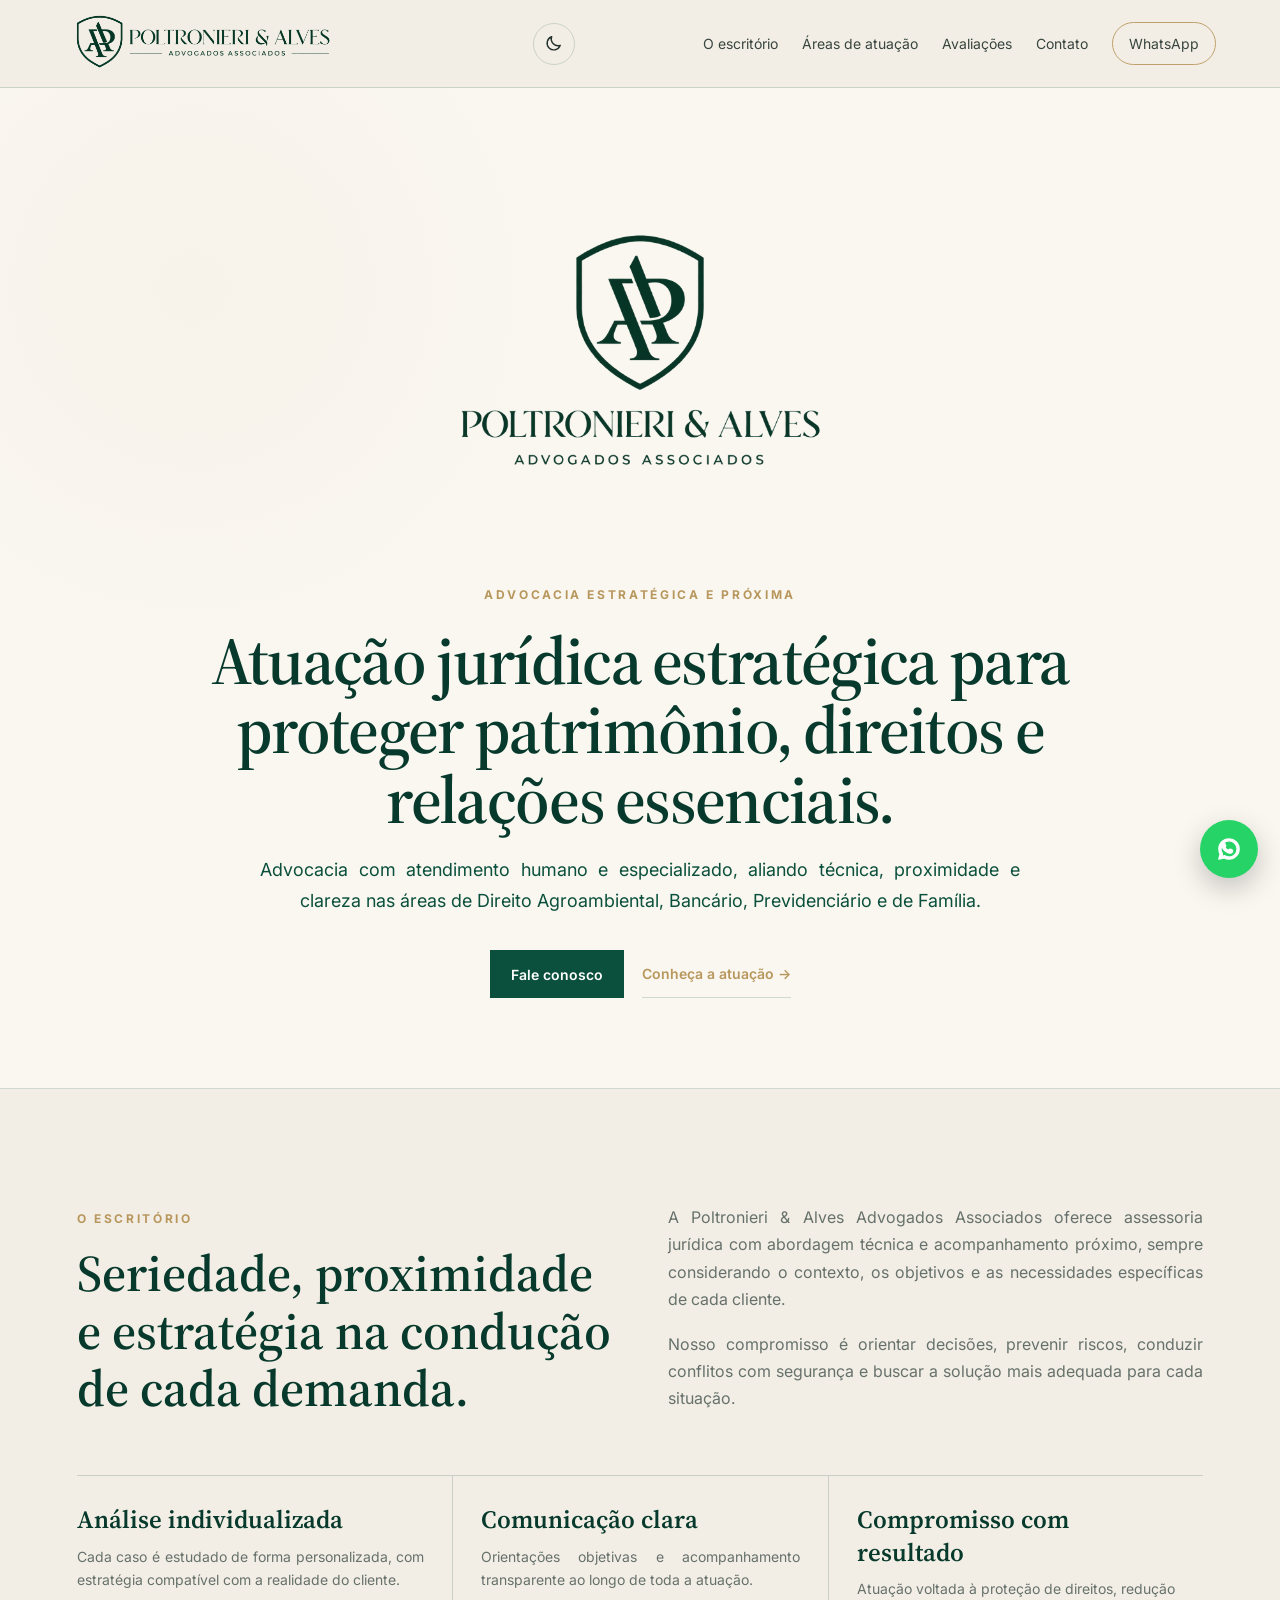
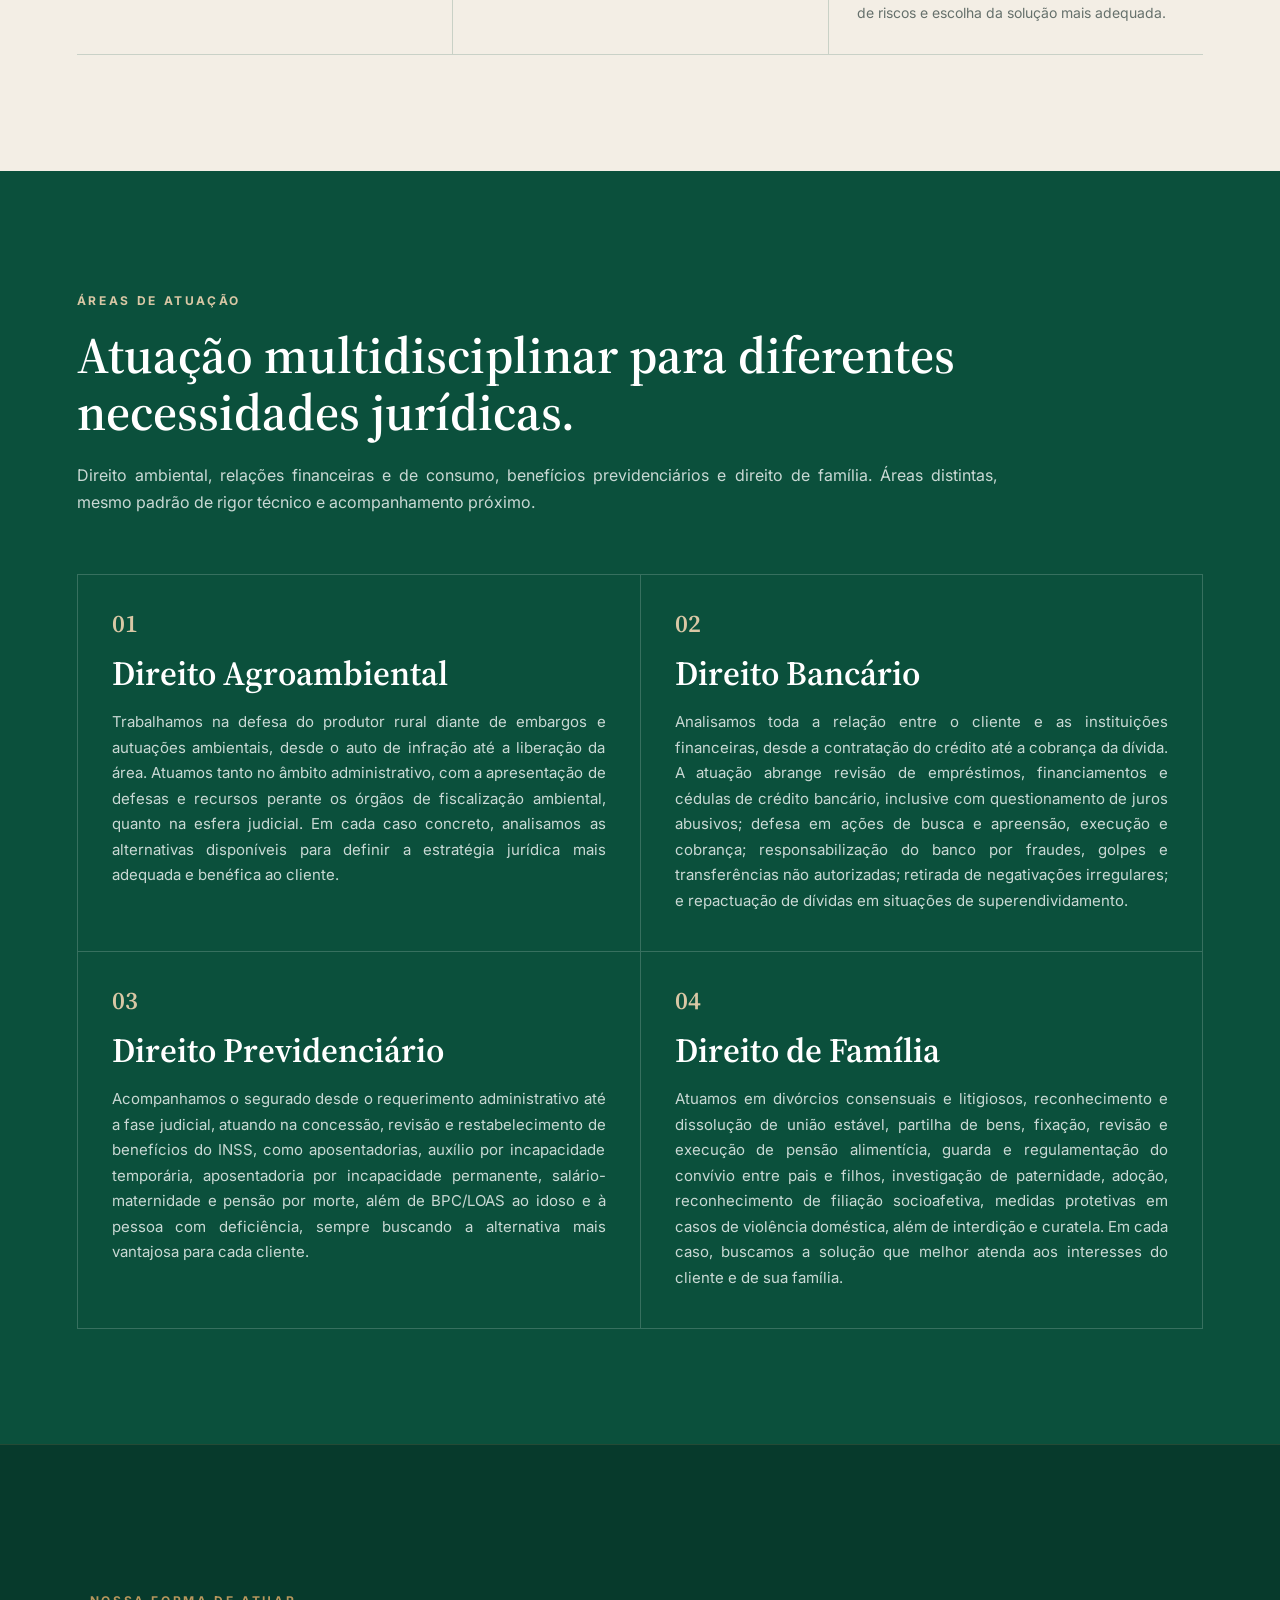
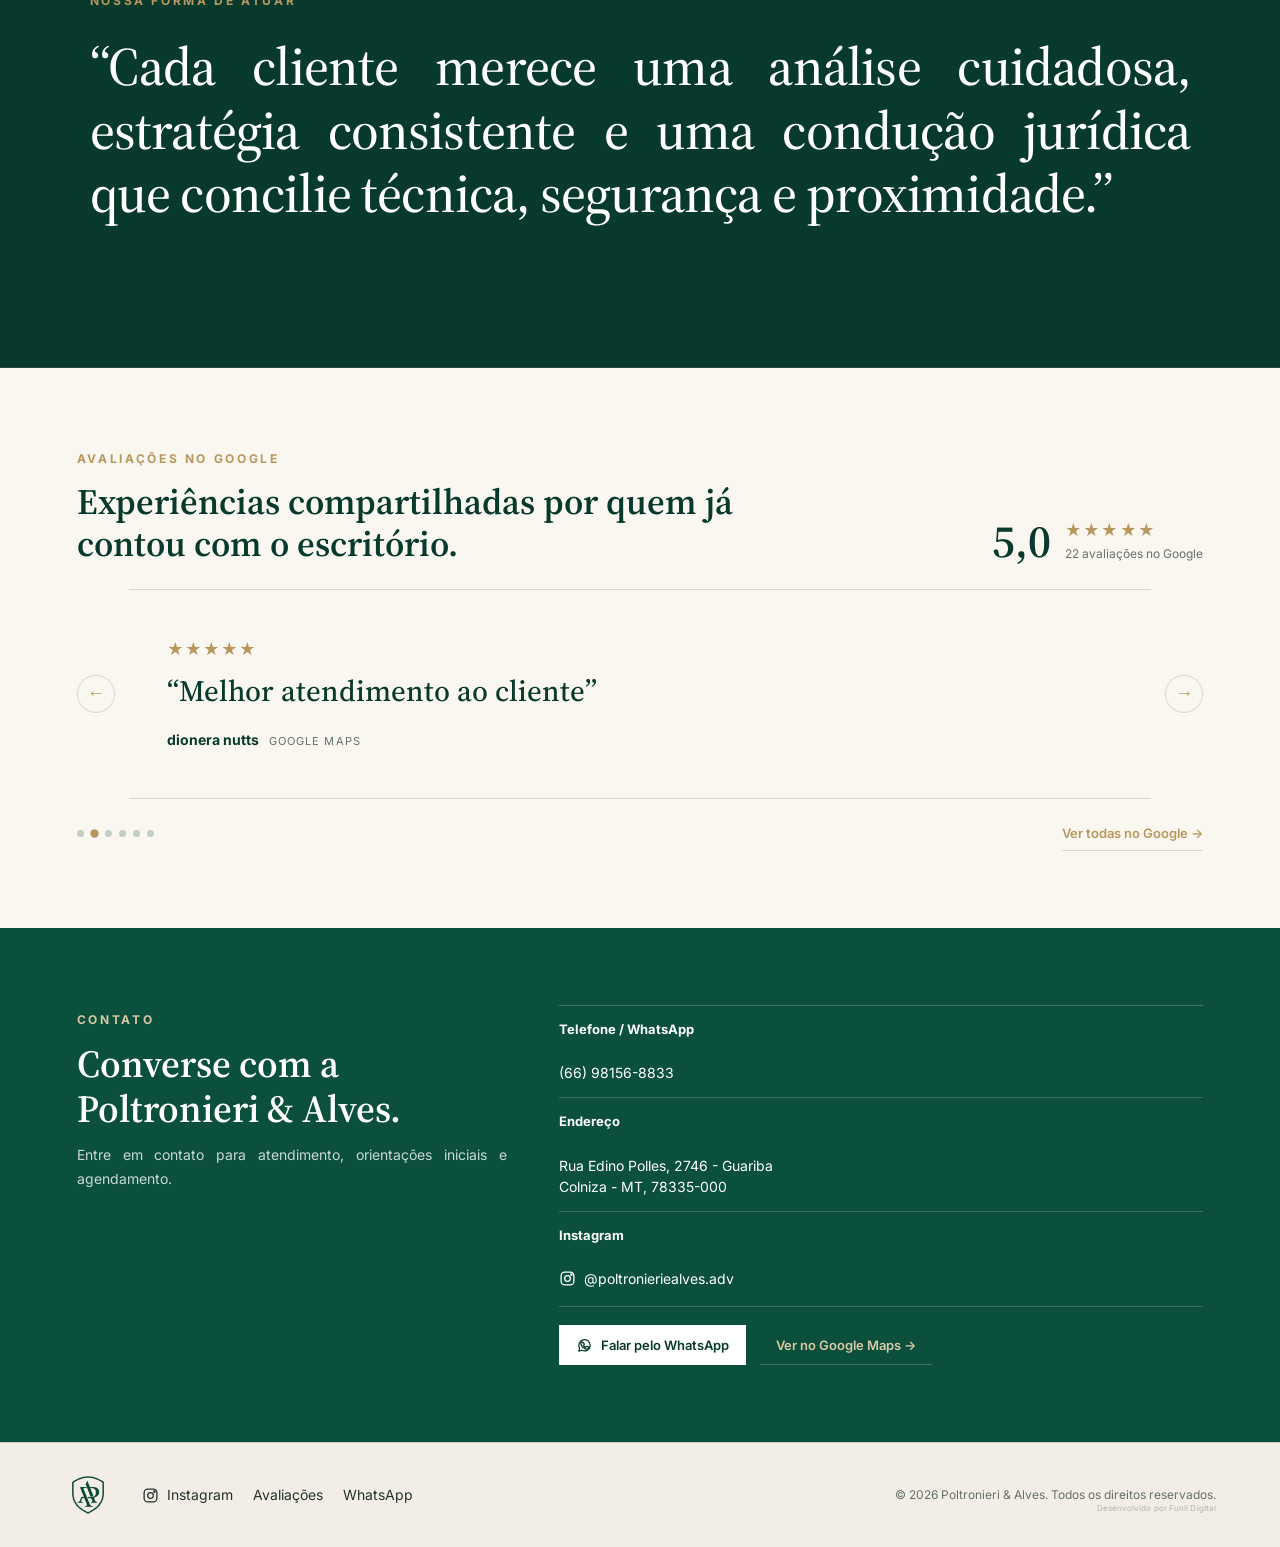
==== index.html @ 0ce02454 "style: use filled WhatsApp icon" ====
<!doctype html>
<html lang="pt-BR">
<head>
  <meta charset="utf-8" />
  <meta name="viewport" content="width=device-width, initial-scale=1" />
  <meta name="description" content="Poltronieri & Alves Advogados Associados — atuação em Direito Agroambiental, Bancário, Previdenciário e de Família." />
  <title>Poltronieri & Alves | Advogados Associados</title>
  <link rel="icon" type="image/png" href="assets/logo-shield-green.png" />
  <link rel="apple-touch-icon" href="assets/logo-shield-green.png" />
  <link rel="preconnect" href="https://fonts.googleapis.com">
  <link rel="preconnect" href="https://fonts.gstatic.com" crossorigin>
  <link href="https://fonts.googleapis.com/css2?family=Source+Serif+4:wght@500;600;700&family=Inter:wght@400;500;600;700&display=swap" rel="stylesheet">
  <script>document.documentElement.dataset.theme=localStorage.getItem('theme')||'light';</script>
  <link rel="stylesheet" href="styles.css" />
  <link rel="stylesheet" href="hero-ornament.css" />
  <link rel="stylesheet" href="tweaks.css" />
  <style>
    .hero::before{width:min(62vw,900px)!important;right:-5vw!important;top:34px!important;opacity:.3!important;mix-blend-mode:multiply!important;filter:saturate(.95) contrast(1)!important}
    html[data-theme="dark"] .hero::before{opacity:.13!important;mix-blend-mode:screen!important;filter:grayscale(.2) saturate(.8) brightness(.95)!important}
    @media(max-width:1000px){.hero::before{width:min(72vw,760px)!important;right:-20vw!important;top:76px!important;opacity:.22!important}}
    @media(max-width:760px){.hero::before{width:500px!important;right:-280px!important;top:150px!important;opacity:.1!important}}
  </style>
</head>
<body>
  <header class="site-header">
    <a class="brand" href="#inicio" aria-label="Poltronieri & Alves - início">
      <img class="brand-logo theme-logo theme-logo-dark" src="assets/logo-horizontal-white.png" alt="Poltronieri & Alves Advogados Associados" />
      <img class="brand-logo theme-logo theme-logo-light" src="assets/logo-horizontal-green.png" alt="Poltronieri & Alves Advogados Associados" />
    </a>
    <div class="header-actions">
      <button class="theme-toggle" type="button" aria-label="Alternar para tema escuro" title="Alternar tema">
        <svg class="theme-icon-sun" viewBox="0 0 24 24" aria-hidden="true"><circle cx="12" cy="12" r="4"></circle><path d="M12 2v2M12 20v2M4.93 4.93l1.42 1.42M17.65 17.65l1.42 1.42M2 12h2M20 12h2M4.93 19.07l1.42-1.42M17.65 6.35l1.42-1.42"></path></svg>
        <svg class="theme-icon-moon" viewBox="0 0 24 24" aria-hidden="true"><path d="M20.5 14.3A8.5 8.5 0 0 1 9.7 3.5 8.5 8.5 0 1 0 20.5 14.3Z"></path></svg>
      </button>
      <button class="menu-toggle" aria-label="Abrir menu" aria-expanded="false">☰</button>
    </div>
    <nav class="nav" aria-label="Navegação principal">
      <a href="#escritorio">O escritório</a>
      <a href="#atuacao">Áreas de atuação</a>
      <a href="#avaliacoes">Avaliações</a>
      <a href="#contato">Contato</a>
      <a class="nav-cta" href="https://wa.me/5566981568833" target="_blank" rel="noopener noreferrer">WhatsApp</a>
    </nav>
  </header>

  <main>
    <section class="hero" id="inicio">
      <div class="hero-copy reveal">
        <img class="hero-brand theme-logo theme-logo-dark" src="assets/logo-stacked-white.png" alt="Poltronieri & Alves Advogados Associados" />
        <img class="hero-brand theme-logo theme-logo-light" src="assets/logo-stacked-green.png" alt="Poltronieri & Alves Advogados Associados" />
        <span class="eyebrow">Advocacia estratégica e próxima</span>
        <h1>Atuação jurídica estratégica para proteger patrimônio, direitos e relações essenciais.</h1>
        <p>Advocacia com atendimento humano e especializado, aliando técnica, proximidade e clareza nas áreas de Direito Agroambiental, Bancário, Previdenciário e de Família.</p>
        <div class="hero-actions">
          <a class="button button-primary" href="https://wa.me/5566981568833" target="_blank" rel="noopener noreferrer">Fale conosco</a>
          <a class="button button-link" href="#atuacao">Conheça a atuação →</a>
        </div>
      </div>
    </section>

    <section class="intro section" id="escritorio">
      <div class="section-heading">
        <div><span class="section-label">O escritório</span><h2>Seriedade, proximidade e estratégia na condução de cada demanda.</h2></div>
        <div class="section-text"><p>A Poltronieri & Alves Advogados Associados oferece assessoria jurídica com abordagem técnica e acompanhamento próximo, sempre considerando o contexto, os objetivos e as necessidades específicas de cada cliente.</p><p>Nosso compromisso é orientar decisões, prevenir riscos, conduzir conflitos com segurança e buscar a solução mais adequada para cada situação.</p></div>
      </div>
      <div class="principles">
        <div><span>01</span><strong>Análise individualizada</strong><p>Cada caso é estudado de forma personalizada, com estratégia compatível com a realidade do cliente.</p></div>
        <div><span>02</span><strong>Comunicação clara</strong><p>Orientações objetivas e acompanhamento transparente ao longo de toda a atuação.</p></div>
        <div><span>03</span><strong>Compromisso com resultado</strong><p>Atuação voltada à proteção de direitos, redução de riscos e escolha da solução mais adequada.</p></div>
      </div>
    </section>

    <section class="practice section" id="atuacao">
      <div class="section-heading">
        <div><span class="section-label">Áreas de atuação</span><h2>Atuação multidisciplinar para diferentes necessidades jurídicas.</h2></div>
        <p>Direito ambiental, relações financeiras e de consumo, benefícios previdenciários e direito de família. Áreas distintas, mesmo padrão de rigor técnico e acompanhamento próximo.</p>
      </div>
      <div class="practice-list">
        <article class="practice-item reveal"><div class="practice-number">01</div><div class="practice-content"><h3>Direito Agroambiental</h3><p>Trabalhamos na defesa do produtor rural diante de embargos e autuações ambientais, desde o auto de infração até a liberação da área. Atuamos tanto no âmbito administrativo, com a apresentação de defesas e recursos perante os órgãos de fiscalização ambiental, quanto na esfera judicial. Em cada caso concreto, analisamos as alternativas disponíveis para definir a estratégia jurídica mais adequada e benéfica ao cliente.</p></div></article>
        <article class="practice-item reveal"><div class="practice-number">02</div><div class="practice-content"><h3>Direito Bancário</h3><p>Analisamos toda a relação entre o cliente e as instituições financeiras, desde a contratação do crédito até a cobrança da dívida. A atuação abrange revisão de empréstimos, financiamentos e cédulas de crédito bancário, inclusive com questionamento de juros abusivos; defesa em ações de busca e apreensão, execução e cobrança; responsabilização do banco por fraudes, golpes e transferências não autorizadas; retirada de negativações irregulares; e repactuação de dívidas em situações de superendividamento.</p></div></article>
        <article class="practice-item reveal"><div class="practice-number">03</div><div class="practice-content"><h3>Direito Previdenciário</h3><p>Acompanhamos o segurado desde o requerimento administrativo até a fase judicial, atuando na concessão, revisão e restabelecimento de benefícios do INSS, como aposentadorias, auxílio por incapacidade temporária, aposentadoria por incapacidade permanente, salário-maternidade e pensão por morte, além de BPC/LOAS ao idoso e à pessoa com deficiência, sempre buscando a alternativa mais vantajosa para cada cliente.</p></div></article>
        <article class="practice-item reveal"><div class="practice-number">04</div><div class="practice-content"><h3>Direito de Família</h3><p>Atuamos em divórcios consensuais e litigiosos, reconhecimento e dissolução de união estável, partilha de bens, fixação, revisão e execução de pensão alimentícia, guarda e regulamentação do convívio entre pais e filhos, investigação de paternidade, adoção, reconhecimento de filiação socioafetiva, medidas protetivas em casos de violência doméstica, além de interdição e curatela. Em cada caso, buscamos a solução que melhor atenda aos interesses do cliente e de sua família.</p></div></article>
      </div>
    </section>

    <section class="statement" id="diferenciais"><div class="statement-inner reveal"><span class="section-label light">Nossa forma de atuar</span><blockquote>“Cada cliente merece uma análise cuidadosa, estratégia consistente e uma condução jurídica que concilie técnica, segurança e proximidade.”</blockquote></div></section>

    <section class="reviews section" id="avaliacoes">
      <div class="reviews-head reveal"><div><span class="section-label">Avaliações no Google</span><h2>Experiências compartilhadas por quem já contou com o escritório.</h2></div><div class="rating-summary" aria-label="Nota 5 de 5 em 22 avaliações"><strong>5,0</strong><div><div class="rating-stars" aria-hidden="true">★★★★★</div><span>22 avaliações no Google</span></div></div></div>
      <div class="reviews-carousel reveal" aria-roledescription="carrossel" aria-label="Avaliações de clientes">
        <button class="carousel-button carousel-prev" type="button" aria-label="Avaliação anterior">←</button>
        <div class="reviews-viewport"><div class="reviews-track">
          <article class="review-slide"><div class="review-stars" aria-label="5 estrelas">★★★★★</div><blockquote>“Competência e trabalho.”</blockquote><footer><strong>Douglas Gomes Oliveira</strong><span>Google Maps</span></footer></article>
          <article class="review-slide"><div class="review-stars" aria-label="5 estrelas">★★★★★</div><blockquote>“Melhor atendimento ao cliente”</blockquote><footer><strong>dionera nutts</strong><span>Google Maps</span></footer></article>
          <article class="review-slide"><div class="review-stars" aria-label="5 estrelas">★★★★★</div><blockquote>“Excelente escritório de advocacia, com atendimento humanizado, profissionais competentes e muito atenciosos.”</blockquote><footer><strong>Sandra Oliveira</strong><span>Google Maps</span></footer></article>
          <article class="review-slide"><div class="review-stars" aria-label="5 estrelas">★★★★★</div><blockquote>“São excelentes Advogados, muito competentes e Atenciosos.”</blockquote><footer><strong>roselaine goncalves</strong><span>Google Maps</span></footer></article>
          <article class="review-slide"><div class="review-stars" aria-label="5 estrelas">★★★★★</div><blockquote>“Profissionais extremamente sérios e competentes!”</blockquote><footer><strong>Felipe Giacchetto de Queiroz</strong><span>Google Maps</span></footer></article>
          <article class="review-slide"><div class="review-stars" aria-label="5 estrelas">★★★★★</div><blockquote>“Atendimento rápido, seguro e muito eficiente. Recomendo o trabalho de toda a equipe.”</blockquote><footer><strong>Jaqueline Medeiros</strong><span>Google Maps</span></footer></article>
        </div></div>
        <button class="carousel-button carousel-next" type="button" aria-label="Próxima avaliação">→</button>
      </div>
      <div class="reviews-footer reveal"><div class="carousel-dots" aria-label="Navegação das avaliações"></div><a class="button button-link" href="https://www.google.com.br/maps/place/Poltronieri+%26+Alves+advogados/@-9.4622697,-59.2281042,14.71z/data=!4m18!1m9!3m8!1s0x93b3232e2f95b8a1:0x21c16306e943656!2sPoltronieri+%26+Alves+advogados!8m2!3d-9.4637153!4d-59.2229645!9m1!1b1!16s%2Fg%2F11zwmxw1gk!3m7!1s0x93b3232e2f95b8a1:0x21c16306e943656!8m2!3d-9.4637153!4d-59.2229645!9m1!1b1!16s%2Fg%2F11zwmxw1gk?hl=pt-BR&entry=ttu" target="_blank" rel="noopener noreferrer">Ver todas no Google →</a></div>
    </section>

    <section class="contact section" id="contato">
      <div class="contact-copy"><span class="section-label">Contato</span><h2>Converse com a Poltronieri & Alves.</h2><p>Entre em contato para atendimento, orientações iniciais e agendamento.</p></div>
      <div class="contact-details reveal">
        <p><strong>Telefone / WhatsApp</strong><br><a href="tel:+5566981568833">(66) 98156-8833</a></p>
        <p><strong>Endereço</strong><br><a href="https://www.google.com/maps/search/?api=1&query=Rua+Edino+Polles%2C+2746+-+Guariba%2C+Colniza+-+MT%2C+78335-000" target="_blank" rel="noopener noreferrer">Rua Edino Polles, 2746 - Guariba<br>Colniza - MT, 78335-000</a></p>
        <p><strong>Instagram</strong><br><a class="social-link" href="https://www.instagram.com/poltronieriealves.adv/" target="_blank" rel="noopener noreferrer"><svg viewBox="0 0 24 24" aria-hidden="true"><rect x="3" y="3" width="18" height="18" rx="5"></rect><circle cx="12" cy="12" r="4"></circle><circle cx="17.5" cy="6.5" r="1"></circle></svg>@poltronieriealves.adv</a></p>
        <div class="contact-actions"><a class="button button-primary icon-button" href="https://wa.me/5566981568833" target="_blank" rel="noopener noreferrer"><svg viewBox="0 0 24 24" aria-hidden="true"><path d="M20 11.7a8 8 0 0 1-11.8 7l-4.2 1.1 1.1-4.1A8 8 0 1 1 20 11.7Z"></path><path d="M9.1 8.2c.2-.4.4-.4.7-.4h.5c.2 0 .4.1.5.4l.8 1.9c.1.3.1.5-.1.7l-.6.8c-.2.2-.1.4 0 .6.5.9 1.2 1.7 2.1 2.2.3.2.5.2.7-.1l.8-1c.2-.3.5-.3.8-.2l1.8.9c.3.1.5.3.5.5 0 .3-.1 1.4-.8 2-.6.5-1.4.8-2.3.6-1.2-.2-2.7-.8-4.3-2.2-1.8-1.6-2.9-3.5-3.2-4.8-.3-1.1 0-1.9.4-2.4.4-.4.9-.7 1.2-.7.2 0 .3 0 .5.1Z"></path></svg>Falar pelo WhatsApp</a><a class="button button-link" href="https://www.google.com/maps/search/?api=1&query=Rua+Edino+Polles%2C+2746+-+Guariba%2C+Colniza+-+MT%2C+78335-000" target="_blank" rel="noopener noreferrer">Ver no Google Maps →</a></div>
      </div>
    </section>
  </main>

  <footer class="site-footer">
    <img class="footer-logo theme-logo theme-logo-dark" src="assets/logo-shield-white.png" alt="" aria-hidden="true" />
    <img class="footer-logo theme-logo theme-logo-light" src="assets/logo-shield-green.png" alt="" aria-hidden="true" />
    <div class="footer-links"><a class="social-link" href="https://www.instagram.com/poltronieriealves.adv/" target="_blank" rel="noopener noreferrer"><svg viewBox="0 0 24 24" aria-hidden="true"><rect x="3" y="3" width="18" height="18" rx="5"></rect><circle cx="12" cy="12" r="4"></circle><circle cx="17.5" cy="6.5" r="1"></circle></svg>Instagram</a><a href="#avaliacoes">Avaliações</a><a class="social-link" href="https://wa.me/5566981568833" target="_blank" rel="noopener noreferrer">WhatsApp</a></div>
    <div class="footer-meta">
      <p>© <span id="year"></span> Poltronieri & Alves. Todos os direitos reservados.</p>
      <a class="developer-credit" href="https://www.funildigital.com.br/" target="_blank" rel="noopener noreferrer">Desenvolvido por Funil Digital</a>
    </div>
  </footer>

  <a class="whatsapp-float" href="https://wa.me/5566981568833" target="_blank" rel="noopener noreferrer" aria-label="Falar pelo WhatsApp">
    <svg viewBox="0 0 32 32" aria-hidden="true">
      <path fill="currentColor" d="M19.11 17.21c-.27-.14-1.61-.79-1.86-.88-.25-.09-.43-.14-.61.14-.18.27-.7.88-.86 1.06-.16.18-.32.2-.59.07-.27-.14-1.16-.43-2.2-1.38-.81-.72-1.36-1.61-1.52-1.88-.16-.27-.02-.41.12-.54.12-.12.27-.32.41-.48.14-.16.18-.27.27-.45.09-.18.05-.34-.02-.48-.07-.14-.61-1.47-.84-2.02-.22-.53-.45-.45-.61-.46h-.52c-.18 0-.48.07-.73.34s-.95.93-.95 2.27.98 2.63 1.11 2.82c.14.18 1.91 2.92 4.63 4.09.65.28 1.16.45 1.56.57.66.21 1.26.18 1.73.11.53-.08 1.61-.66 1.84-1.3.23-.64.23-1.18.16-1.3-.07-.11-.25-.18-.52-.32zM16.02 5.33c-5.89 0-10.67 4.77-10.67 10.66 0 1.87.49 3.7 1.42 5.31L5.33 26.67l5.51-1.41c1.56.85 3.31 1.3 5.11 1.3h.01c5.88 0 10.66-4.78 10.66-10.67 0-2.85-1.11-5.53-3.12-7.54a10.58 10.58 0 0 0-7.48-3.02zm-.01 19.42h-.01c-1.58 0-3.13-.42-4.49-1.22l-.32-.19-3.27.84.87-3.19-.21-.33a8.8 8.8 0 0 1-1.35-4.67c0-4.85 3.95-8.8 8.81-8.8 2.35 0 4.56.92 6.22 2.58a8.75 8.75 0 0 1 2.58 6.22c0 4.86-3.95 8.8-8.83 8.8z"/>
    </svg>
  </a>

  <script src="script.js"></script>
</body>
</html>
---- styles.css ----
:root{
  color-scheme:dark;
  --forest:#173126;
  --forest-deep:#10271e;
  --sage:#a7ad8e;
  --gold:#c9a76b;
  --paper:#152d22;
  --paper-light:#193529;
  --surface:#10271e;
  --text:#f4efe5;
  --heading:#fffaf0;
  --muted:#c6c2b8;
  --line:rgba(211,180,119,.25);
  --header-bg:rgba(16,39,30,.94);
  --button-bg:#c9a76b;
  --button-text:#10271e;
  --featured:linear-gradient(90deg,rgba(201,167,107,.08),transparent 62%);
  --statement-bg:#0d2119;
  --dot:rgba(201,167,107,.30);
}
html[data-theme="light"]{
  color-scheme:light;
  --forest:#0b503c;
  --forest-deep:#073a2c;
  --sage:#8f9d68;
  --gold:#b8975d;
  --paper:#f3eee5;
  --paper-light:#faf7f1;
  --surface:#faf7f1;
  --text:#23322d;
  --heading:#073a2c;
  --muted:#66716c;
  --line:rgba(11,80,60,.18);
  --header-bg:rgba(243,238,229,.94);
  --button-bg:#0b503c;
  --button-text:#fff;
  --featured:linear-gradient(90deg,rgba(11,80,60,.045),transparent 62%);
  --statement-bg:#073a2c;
  --dot:rgba(11,80,60,.24);
}
*{box-sizing:border-box}
html{scroll-behavior:smooth;background:var(--paper)}
body{margin:0;font-family:Inter,Arial,sans-serif;color:var(--text);background:var(--paper);line-height:1.7;transition:background .25s ease,color .25s ease}
a{color:inherit;text-decoration:none}
h1,h2,h3,blockquote,.principles strong,.practice-number,.rating-summary>strong{font-family:"Source Serif 4",Georgia,serif}
.theme-logo-light{display:none!important}html[data-theme="light"] .theme-logo-dark{display:none!important}html[data-theme="light"] .theme-logo-light{display:block!important}.theme-icon-moon{display:none}.theme-icon-sun{display:block}html[data-theme="light"] .theme-icon-sun{display:none}html[data-theme="light"] .theme-icon-moon{display:block}
.site-header{position:sticky;top:0;z-index:30;display:flex;align-items:center;justify-content:space-between;gap:24px;height:88px;min-height:88px;padding:10px clamp(22px,5vw,72px);background:var(--header-bg);backdrop-filter:blur(12px);border-bottom:1px solid var(--line);transition:background .25s ease,border-color .25s ease;overflow:visible}
.brand{display:flex;align-items:center;flex:0 0 auto;height:68px;overflow:visible}.brand-logo{height:68px!important;width:auto!important;max-width:320px!important;object-fit:contain!important;object-position:left center;transform:scale(1.22);transform-origin:left center}.nav{display:flex;align-items:center;gap:24px;font-size:14px;color:var(--text)}.nav a{opacity:.9}.nav a:hover{color:var(--gold);opacity:1}.nav-cta{padding:9px 16px;border:1px solid var(--gold);border-radius:999px}.menu-toggle{display:none;border:0;background:none;font-size:28px;color:var(--text)}
.theme-toggle{display:inline-grid;place-items:center;width:42px;height:42px;flex:0 0 42px;border:1px solid var(--line);border-radius:50%;background:transparent;color:var(--text);cursor:pointer;transition:background .2s ease,color .2s ease,border-color .2s ease}.theme-toggle:hover{background:rgba(201,167,107,.12);border-color:var(--gold)}.theme-toggle svg{width:19px;height:19px;fill:none;stroke:currentColor;stroke-width:1.8;stroke-linecap:round;stroke-linejoin:round}.header-actions{display:flex;align-items:center;gap:12px}
.hero{position:relative;display:block;background:var(--paper-light);color:var(--text);overflow:hidden;border-bottom:1px solid var(--line);transition:background .25s ease}.hero::before{content:"";position:absolute;width:560px;height:560px;border-radius:50%;border:1px solid rgba(201,167,107,.28);right:-210px;top:20px}.hero::after{content:"";position:absolute;inset:0;background:radial-gradient(circle at 15% 20%,rgba(201,167,107,.055),transparent 30%);pointer-events:none}.hero-copy{position:relative;z-index:1;max-width:1280px;margin:0 auto;padding:clamp(44px,5.5vw,78px) clamp(24px,5.5vw,80px) clamp(68px,7vw,96px);text-align:center}.hero-brand{display:block;width:min(100%,1160px);height:auto;max-height:400px;object-fit:contain;margin:0 auto 22px}.eyebrow,.section-label{display:inline-block;text-transform:uppercase;letter-spacing:.22em;font-size:12px;font-weight:700}.eyebrow{color:var(--gold)}.section-label{color:var(--gold)}.hero h1{margin:18px auto 20px;max-width:980px;font-size:clamp(48px,5.25vw,78px);line-height:1.04;letter-spacing:-.025em;color:var(--heading);font-weight:600}.hero p{max-width:760px;margin:0 auto;color:var(--muted);font-size:18px;text-align:justify;text-align-last:center;hyphens:none}.hero-actions,.contact-actions{display:flex;flex-wrap:wrap;gap:18px;align-items:center;margin-top:34px}.hero-actions{justify-content:center}.button{display:inline-flex;align-items:center;justify-content:center;min-height:48px;padding:0 20px;font-size:14px;font-weight:600;transition:transform .2s ease,background .2s ease,color .2s ease}.button:hover{transform:translateY(-1px)}.button-primary{background:var(--button-bg);color:var(--button-text)!important;border:1px solid var(--button-bg)}.button-link{padding-left:0;padding-right:0;color:var(--gold);border-bottom:1px solid var(--line)}
.section{padding:clamp(78px,9vw,120px) clamp(24px,6vw,90px)}.section-heading{display:grid;grid-template-columns:1fr 1fr;gap:56px;align-items:start;margin-bottom:58px}.section-heading h2{margin:14px 0 0;font-size:clamp(38px,4vw,60px);line-height:1.12;color:var(--heading);font-weight:600}.section-heading>p,.section-text p{margin:0;color:var(--muted);font-size:16px;text-align:justify;hyphens:none}.section-text{display:grid;gap:18px}.principles{display:grid;grid-template-columns:repeat(3,1fr);border-top:1px solid var(--line);border-bottom:1px solid var(--line)}.principles>div{padding:28px 28px 30px 0}.principles>div+div{padding-left:28px;border-left:1px solid var(--line)}.principles span{display:none}.principles strong{font-size:25px;line-height:1.25;color:var(--heading);font-weight:600}.principles p{margin:8px 0 0;color:var(--muted);font-size:14px;text-align:justify;hyphens:none}
.practice{background:var(--paper-light);transition:background .25s ease}.practice .section-heading{grid-template-columns:1fr;gap:20px}.practice .section-heading>p{max-width:920px}.practice-list{display:grid;grid-template-columns:repeat(2,minmax(0,1fr));border-top:1px solid var(--line);border-left:1px solid var(--line)}.practice-item{display:block;padding:36px 34px 38px;border-right:1px solid var(--line);border-bottom:1px solid var(--line);min-height:100%}.practice-number{font-size:25px;color:var(--gold);line-height:1;margin-bottom:18px;font-weight:600}.practice-content{max-width:none}.practice-kicker{display:block;margin-bottom:8px;text-transform:uppercase;letter-spacing:.18em;font-size:11px;font-weight:700;color:var(--sage)}.practice-item h3{margin:0 0 16px;font-size:34px;line-height:1.15;color:var(--heading);font-weight:600}.practice-item p{margin:0;color:var(--muted);font-size:15px;text-align:justify;hyphens:none}.practice-item.featured{background:var(--featured)}
.statement{padding:clamp(90px,11vw,150px) clamp(24px,7vw,110px);background:var(--statement-bg);color:#fff;border-top:1px solid rgba(201,167,107,.15);border-bottom:1px solid rgba(201,167,107,.15)}.section-label.light{color:var(--gold)}.statement-inner{max-width:1160px}.statement blockquote{margin:22px 0 0;font-size:clamp(36px,4.2vw,62px);line-height:1.18;letter-spacing:-.015em;text-align:justify;text-justify:inter-word;font-weight:500}
.reviews{background:var(--paper);padding-top:clamp(58px,6vw,82px);padding-bottom:clamp(58px,6vw,82px)}.reviews-head{display:grid;grid-template-columns:1.35fr .65fr;gap:40px;align-items:end;margin-bottom:24px}.reviews h2{margin:10px 0 0;max-width:720px;font-size:clamp(28px,2.8vw,40px);line-height:1.16;color:var(--heading);font-weight:600}.rating-summary{display:flex;justify-content:flex-end;align-items:center;gap:14px}.rating-summary>strong{font-size:46px;line-height:1;color:var(--heading);font-weight:600}.rating-summary span{display:block;color:var(--muted);font-size:12px}.rating-stars,.review-stars{color:var(--gold);letter-spacing:.07em}.reviews-carousel{display:grid;grid-template-columns:auto minmax(0,1fr) auto;align-items:center;gap:14px}.reviews-viewport{overflow:hidden}.reviews-track{display:flex;transition:transform .45s ease}.review-slide{flex:0 0 100%;min-height:190px;padding:28px clamp(18px,3vw,38px);border-top:1px solid var(--line);border-bottom:1px solid var(--line);display:flex;flex-direction:column;justify-content:center}.review-slide blockquote{margin:10px 0 18px;max-width:860px;font-size:clamp(22px,2.3vw,32px);line-height:1.25;color:var(--heading);font-weight:500;text-align:justify;hyphens:none}.review-slide footer{display:flex;flex-direction:row;align-items:baseline;gap:10px}.review-slide footer strong{color:var(--heading);font-size:14px}.review-slide footer span{font-size:11px;color:var(--muted);text-transform:uppercase;letter-spacing:.1em}.carousel-button{width:38px;height:38px;border-radius:50%;border:1px solid var(--line);background:transparent;color:var(--gold);font-size:18px;cursor:pointer}.carousel-button:hover{background:var(--gold);color:var(--forest-deep)}.reviews-footer{display:flex;justify-content:space-between;align-items:center;gap:20px;margin-top:16px}.carousel-dots{display:flex;gap:7px}.carousel-dot{width:7px;height:7px;border:0;border-radius:50%;padding:0;background:var(--dot);cursor:pointer}.carousel-dot.active{background:var(--gold);transform:scale(1.2)}.reviews-footer .button{min-height:36px;font-size:13px}
.contact{display:grid;grid-template-columns:.8fr 1.2fr;gap:52px;align-items:start;background:var(--paper-light);padding-top:clamp(54px,6vw,78px);padding-bottom:clamp(54px,6vw,78px)}.contact-copy h2{margin:10px 0 12px;max-width:520px;font-size:clamp(30px,3vw,42px);line-height:1.16;color:var(--heading);font-weight:600}.contact-copy p{margin:0;max-width:520px;color:var(--muted);font-size:14px;text-align:justify;hyphens:none}.contact-details{border-top:1px solid var(--line)}.contact-details p{margin:0;padding:14px 0;border-bottom:1px solid var(--line);color:var(--muted);font-size:14px;line-height:1.5}.contact-details strong{display:block;margin-bottom:2px;color:var(--heading);font-size:13px}.contact-details a{color:var(--text)}.contact-actions{margin-top:18px;gap:14px}.contact-actions .button{min-height:40px;padding:0 16px;font-size:13px}.social-link{display:inline-flex;align-items:center;gap:8px}.social-link svg,.icon-button svg{width:17px;height:17px;fill:none;stroke:currentColor;stroke-width:1.8;stroke-linecap:round;stroke-linejoin:round;flex:0 0 auto}.icon-button{gap:8px}
.site-footer{display:grid;grid-template-columns:auto 1fr auto;gap:30px;align-items:center;padding:28px clamp(22px,5vw,72px);border-top:1px solid var(--line);background:var(--paper)}.footer-logo{height:48px!important;width:auto!important;max-width:54px!important;object-fit:contain!important}.footer-links{display:flex;gap:20px;flex-wrap:wrap;font-size:14px;color:var(--text)}.footer-meta{position:relative;display:flex;align-items:center;justify-content:flex-end;align-self:center}.site-footer p{margin:0;font-size:12px;line-height:1.2;color:var(--muted);white-space:nowrap}.developer-credit{position:absolute;top:calc(100% + 2px);right:0;font-size:8px;line-height:1;color:var(--muted);opacity:.48;letter-spacing:.01em;white-space:nowrap}.developer-credit:hover{opacity:.9;color:var(--gold)}
html[data-theme="light"] .hero{background:var(--paper-light)}html[data-theme="light"] .hero h1{color:var(--forest-deep)}html[data-theme="light"] .hero p{color:var(--forest)}html[data-theme="light"] .hero .eyebrow{color:var(--gold)}html[data-theme="light"] .intro{background:var(--paper)}html[data-theme="light"] .practice{background:var(--forest);color:#fff}html[data-theme="light"] .practice .section-label{color:#d9c7a5}html[data-theme="light"] .practice .section-heading h2,html[data-theme="light"] .practice .practice-item h3{color:#fff}html[data-theme="light"] .practice .section-heading>p,html[data-theme="light"] .practice .practice-item p{color:rgba(255,255,255,.78)}html[data-theme="light"] .practice-list,html[data-theme="light"] .practice-item{border-color:rgba(255,255,255,.18)}html[data-theme="light"] .practice-number{color:#d9c7a5}html[data-theme="light"] .reviews{background:var(--paper-light)}html[data-theme="light"] .contact{background:var(--forest);color:#fff}html[data-theme="light"] .contact .section-label{color:#d9c7a5}html[data-theme="light"] .contact-copy h2,html[data-theme="light"] .contact-details strong,html[data-theme="light"] .contact-details a{color:#fff}html[data-theme="light"] .contact-copy p,html[data-theme="light"] .contact-details p{color:rgba(255,255,255,.78)}html[data-theme="light"] .contact-details{border-color:rgba(255,255,255,.22)}html[data-theme="light"] .contact-details p{border-color:rgba(255,255,255,.18)}html[data-theme="light"] .contact .button-link{color:#d9c7a5;border-color:rgba(255,255,255,.22)}html[data-theme="light"] .contact .button-primary{background:#fff;color:var(--forest-deep)!important;border-color:#fff}
.reveal{opacity:0;transform:translateY(14px);transition:opacity .65s ease,transform .65s ease}.reveal.visible{opacity:1;transform:none}
@media(max-width:1100px){.site-header{gap:16px}.brand-logo{transform:scale(1.14);max-width:285px!important}.nav{gap:15px}.theme-toggle{width:38px;height:38px;flex-basis:38px}.site-footer{gap:22px}.footer-links{gap:14px;font-size:13px}.practice-item{padding:30px 28px 32px}.practice-item h3{font-size:32px}}
@media(max-width:1000px){.hero-copy{padding-top:42px}.hero-brand{width:min(100%,940px);max-height:320px;margin-bottom:20px}.section-heading,.contact,.reviews-head{grid-template-columns:1fr}.rating-summary{justify-content:flex-start}.principles{grid-template-columns:1fr}.principles>div{padding:24px 0}.principles>div+div{padding-left:0;border-left:0;border-top:1px solid var(--line)}.nav{gap:16px}.reviews-head{gap:18px}.rating-summary>strong{font-size:42px}.contact{gap:30px}}
@media(max-width:760px){.site-header{height:72px;min-height:72px}.brand{height:54px}.brand-logo{height:54px!important;max-width:225px!important;transform:scale(1.1)}.menu-toggle{display:block}.theme-toggle{margin-left:auto}.nav{position:absolute;display:none;top:100%;left:0;right:0;flex-direction:column;align-items:stretch;padding:16px 24px 24px;background:var(--paper);border-bottom:1px solid var(--line)}.nav.open{display:flex}.nav a{padding:9px 0}.nav-cta{text-align:center;margin-top:6px}.hero-copy{padding:34px 20px 58px}.hero-brand{width:min(100%,720px);max-height:240px;margin-bottom:18px}.hero h1{font-size:40px;line-height:1.12;margin-top:16px}.practice-list{grid-template-columns:1fr}.practice-item{padding:28px 22px 30px}.practice-item h3{font-size:30px}.practice-number{font-size:23px;margin-bottom:14px}.reviews{padding-top:52px;padding-bottom:52px}.reviews h2{font-size:30px}.reviews-carousel{grid-template-columns:1fr}.carousel-button{display:none}.review-slide{padding:24px 4px;min-height:180px}.review-slide blockquote{font-size:24px;margin-bottom:14px}.review-slide footer{flex-direction:column;gap:0}.reviews-footer{align-items:flex-start;flex-direction:column;margin-top:14px}.contact{padding-top:48px;padding-bottom:48px}.contact-copy h2{font-size:30px}.contact-details p{padding:12px 0}.contact-actions{margin-top:16px}.site-footer{grid-template-columns:1fr;gap:12px;padding-top:22px;padding-bottom:22px}.footer-logo{height:44px!important;max-width:50px!important}.footer-links{gap:14px}.footer-meta{position:relative;display:block;justify-self:start}.site-footer p{font-size:11px;white-space:normal}.developer-credit{position:static;display:block;margin-top:2px;font-size:7px;line-height:1.1;opacity:.42;white-space:normal}}
---- hero-ornament.css ----
.hero::before{
  content:"";
  position:absolute;
  z-index:0;
  top:18px;
  right:-7vw;
  width:min(54vw,820px);
  aspect-ratio:1.2/1;
  border:0;
  border-radius:0;
  background:url("[data-uri][... ELLIPSIZATION ...]YdLOQI8ZhR+FTjEE/mGcTyh6HCR3K2X/WzyuVERecw43HNOuMoltroamnHHEHckXSlWk8k1KcoMYDd52ulc/gx5qlV482Nmzu4LVzpEoJz49l/5oRpD5prqC9AyHg8zFnmyZplEZLLfyKvoKzKHu+vOeJ8BalLEj7hxJ0ZgbIU7K1XnU+3yaGE6Kxf/vQImK5h2iST12sgFkYCAqO6SuOsYit/J4G4YjR2HE+m9fMK42EtKUavXgABi1gFrnDiPtwjdhQn09NUP364cWLJbTegAZ63hlZPuxFE8BRkmRCbpu+fXtHLL9vjDkrFu0WZa/QByw0u3nGVNNZcti+RHGCr6KP9AKJt62dVVWIFt5vcRP2nWQv7nIeSsB2GX7ekgcOTFpJZV4LJO6hVgvOyMXTYTMplsthJCqYLi7L4h3iid/ACeUKSW97VsUvlWfvghXYE7x1Bhwbdo74xVVvTZQN935VnJNCob0+sZ2IPHtkNTa8VKsB2958h7F+p6ONBQAqq/tH9I9tzo+jpPnuo0HuktXuijP4KvwZCCD6toIS+aElMqFU2XEwfc+SNEWZjN1/L0yqs0WyehQyYiy2Z5UaBeMEg5hBefmQs8YwHaUD3dhjzdQyLluZt+AAaTqeeqln+g8gCcixfCD/M0FaAJuxDVxMQyaEABLswlLmJ0tjChUwX2SrJfy6TvkvJPE4gsLlld+tygRMF2ymoEfwJGwAiMRCuq9G/QmRIH46owGFn3J3zA0IAcBxXxsEf5s3zwW3lz3v8FkJSJG9EDeUoO8R0yNOIdhML0kZsKMeZO+mt9GQ7fl9EaJAvKOA//BSNWUuJofJ9aqB9c3vIvEsVvRC1HpMcTECnaVqyBGMhronXhx5fTZgpJrBayAYsI7o4waC/XoCKhkIrnpF2tPpHDJPe3W4LxLHSAffPkgEpqfCNAkGTugFWKnQXEVtZ3TYcMq+L+HqPZJucGzttjV3kkT3Y/lifDr30NtfVp9uVJMxkIK5HBeaJ8oy3JpTuESNZ6ZOq7evbwygOjS2ed0nwjjKX/O5MNtrBFMAr6PAadHllAOuRfcVuv4XHf6y9Gu4d8hC+jmAlSBAAAAjQ+NtN5kUgJs1cyUZpMybfcga/2DGW/RBIHC3gPU+qbClxahP/qMWJPDynj0EZugaK+rfNI4wDetN+NvI8RCTthmAPgqNoaN1AbJMaD4+aTgSAEMZ5srxOUQvyaVVoL2Fu/PO48Ftg7Nx+2o0BrnCjOQcdGxiBXeexbeoVDNH1CR+yuojRdk7m7EXFibPBB1xdL5jgv/hk62iURg3BZgDbDKvtncx3MTfCN6nPSrIDVoYIKKIHkIY0iOBLs0PXSOl3iT81GDnH+KDBbX4i4bMJ00YDgYUCZHNCIXO0p2fvt2F5JZ7J7XW7Xh5cXiPgmgwPanrZZDxyFzZ8ACP9DernOt/Fs+EHgvVE9ayHIN2Bjpx8IzOZLtQso0WTb8s88TgmyCAAJacgKc1HQoRZ10s/wt9vO9BD94Yg2+H29AHYsYME+AICLV8+Z7nnkP72YDJv7NfBW4MoHbjZDzcVyWfMsjdJRN9t9R5ZiwaRr+3m1x5XhGnPI7Y0vqtg/e4nCFKHkfru2OSDtQvcmYJMhvnO3NGPy0HfzlGNnjG9cnrUPU8TpADrVWIrBR4Nxa9AJ5lmot2w3rjbZK7ukDeYlAcuTU1U0hNdYFSzko1kRVHNmcG+kFj2DIWyHg7mrlf7/YY7pe8nMUXfq6p92gFL+NHRulY++gdJL5P9d9hzKDKaHQl/5XA8hX/0vwnS4jOYLcsXh4Olx6sAlr6vvXLbeio2YQAR+rLILOJSTtdFL16sdmIQ5WWXNJWG7/4SwCLt7ayk5jklgk/FQB2jEu+SosfD9xVVrpB0eB7fVgNe3Uy/UbOMWqiNZZDwFJardHnSSf6cwuIjHiT4Pae38eX2Br4I68DRy1ly9jJrK9HX5s5cYylN8PJszh1U4aNZ2k9JsAYK+EhqX1c0fWFY/XxLJBu+EvCyKUoE/Ea+WdChZi2OWjZhj4dphqv3JASCpoxqdTsHowR3ZYqWeE+XU+i0uYIRbiVwIWxZmHlneRqbaDhObzAuFspB5NIFdbIAD0mvgsWVbi9f8ByEx27AOrH6DAWeR+WxOC8j7zHIDctsQEw+KRhHwPJNJaIHC2iZ4bJsfqDl4AUrCTsXzy82Mbk/ZYHmMWyKvq9vGoITc8ttiVJCu5mnI1wzbhvR6I68k0I+/ue9m4n3LazbF1xaVdXHTFGXm7fqTxlWm9KexwAAdqk5w8DszXmeuDS9tTnusPba611nLN2XsvYMgEL+F4wETYq6PBZD+Kig6Gl2+uNGp23RQE/3fz8pTnH1G9XSKxzFjr71f5P4aC+C2zcSxuFUY2B+YH50bRgZuRFM8wW6lwIuyetb27zZkx5/zQURItQbr+8+znsR+gwKM/Nim5musjVUI+2l53IL5ke1hwjJPF/3k7mx/RWG/B6TbBEEjd5Y2/uk1NbqTz2+i7uGPivkHLlaDILo55j3lMHmY6AG3HQqILJkeLvzQghGj9GQ32f5RQ2xTNFw1Ef35xVqMAOgKVKyfeTOL4CTiiwf35LfJPCW3SQ/[base64]/aFuc4y2jXd6j/Y2DjJpZlJzc17hFN8Q2awensCdr4bLY9DS8sF7GmGo9UDNZqF+scXC/o3iZZnHtTzswhtBm4uOK9hpFajRPw9cKStGYlNA1KUTD6e2KcPHp7EHq8WlWN3htUBljCXlp199ms4OWhEXfXIWFh3fTq7LTwADjZ79HSMm9kMLIB66SKHM6keJWKXAsEAP9tHQ8AAAW8yX9ENauSdZ/P7sYpgXwzpA0vzH7yzbtBi+uPR88HHUN2kNalDi/WHrlAGvTuzLuLxzCYnDd+PjuX9QE2v+PKh9loRXK960qgTi7rPfkvYvcXJi6Nal5tIkMqDNoZW+Lp28pZnbyXlOxt4ro2IMLC5bgqmOxk/qEXDtmIjzW0HJF+cJ4Pvy4JcAAxfS3YKL8UmcTgADF6xdC6xtsyZfmzo2hfNsPoe35L8p2RRxk0Yy5azc/xfWS1w4as5IE1B/[base64]/RnXW6GFufdJIyl/p5+IakGimIkiXs0LhZ52PCIAvixK/r3QG/[base64]/xo8bILDXDa7By7V2t7y6NslHAjluwuMoJVZmIgZplJFK+QdyoQ1XQKJPBAazp7TRdDVvkxvajdvXwxLxDEm6H5bOBIc9wZ1F7A4ZaPrBS9/380eGpELeCWC0Eff4XjcXa93EyUVgAFt/uLKIV4oJHVSUBJL0/b8pIFJR6kYgXJP9SrI3UAAgujquUIdv2CLK9Z//7ZkslE+Y0WMTzN3FVa7V3CS/72ugWY/LF2KTYdgqKvMtPd7/yCFbqut+itNUTzb8L72oRbFccW1nAJT/bTZpvdmwqmdAYIBJNETMXTKnlBtFggxCo3QJ7iWURFw9BRoJ1LaHD/Gc9T15SW42YEI57NyNGglV1Y9SKL5JbOcBL4b7uwUv85ZBpcyaxROz0mVJ//MBXBb9xhjizm2MnaenhaKL6ZuQJ/8Xg1SKqUYTtYVhd2C1eVecxAebm2iLkWocqB2SkG6Zb4vJmqqrLqo2qKKGlywpMd+SlganeqUlbkO7oGCtHoAABFOlhHepcP5oORezWYoHc5z1WLppaeuOvUW5fYk0TDmpzci5z/r6hiSmXrZu0c3lEH51JSxDjySSUlxdXQChBo4+u2haUoIN+14oAPGA+25r3HA0VZFcwmr0encLK5iZEFGP24BQ4ABrZTnjzyP8Dd7uzpL2UleLqCfAB+aeC5kkkOij91HgF3ZVikmo0qOqS86aZkQ29Hh9EnjjbJt9xdabvqA9sZn96Eo7QYIe/6dYMVuzkWt96bHdRO9RDCj1spvCg0ntPpQ1kKz0YpIrcc80rY6H5gH52bMhBM41rq1cUMEavLoPSTxf+pJdnYHxHzN/hBxcRcHxJH+drvNAYlQA4Y0IpZkGLu9gg49qsxDl/5D6+CMxqcJl6wYDFZaWwzmwx/bUyzancrBsa4ijmjiHT1bhbyN7xVsyqxHazkvch0Mpee+VKQJ5ybGSbKIVHBZ1C0nPUackKCRQ3s3ZYH2Z6Yr+190r2poefIs88uIS5LDKwEO9fIi5QOT9E9/bhYe7mh2raqwjHJAAAAAABFGGM2fy1ulSJls+jDlOtJjNq+c+n/tq4IST0IT7ss5G3w8TOsgADXp0pdVBPr4pUZMvNw4d+5n2cI2Z8csTDlkVwOPOuz/fRYMwmJurFNgXuXI3dd+mIdNkaBNbur8SISbC9ISU9boNsLFaE9kn5grPCy9KyMHezJLMD2H/2o+1hGPRJ+IWgxfP/y7kD0nZqY2Bl8V7q02mVphN4WFwP3O689qkaFJ56gfyC3LauWF2KdBqIk7/iKyxGEojPLtk0SjsoQlOErtjdkm9tYumP93/aADJCnCKCwhXz2C1FLMhEi2hH/mcGNfAs/HjsCfALsAUb1dpyYPLx+GppLTbUYvDQuwSUWRgcMO+qr09xpl7BgUf409KJch90Bvqu9GLbdY2Ri7B/cikI+xyNI+jbQr2KbOocFgPFOSOy3LoLsgMU0/BT1ZUHL9oZzsshd5vmzrwaJZfqI/oOV3IBp4ImsFoJtvyasv8AP/tq/TeVL9vf5cKSVjF6Zg872h8UsCxZkKPB+VVqLpomYjxIJSkVZBseloVxMaNO+FuSqoVL/1A/SLXLvAtbSg9Kp+/2rhwOKSUAFDaBC5vkFAAAB1IeTPH7t9VeuUYXpSqI44tN24T4WdGrOBOAABE2eytf9ag9BYTH7w/tsEcQXmYwPgvL/SgJd5qN0Ral0irqQ51rSPigdCzg+OKwZm3830hRZeAq40rsTTffsHme/KTFpTVBXEw7hlbl8qS8SHfEbZog9FtmHncEGGBtNjjdfyf0dxUwCskZdb7Ue1D4afTTn3qwx+UIroJvWCuL4sgGFWis9D7NcwKMV4EQDph4lhtjFZfqT1uhAyT4NbqgufroxYM88I1Y2YSA4E/lHqIQbP01cGtVQeoQ3dR1iDcS17ICa7Nh2oFWGWKlmo5gspSEZcjYnPmG61WfsHeIiWzNTcm7OY+EgVvhsQiUnSmA7+FFGJCAVj+2IdCCoFZTtbIA1LnkRRVAByko//1xTSs+MXtcqMggLdZq/F3tEkjl8jkSD/tYfTW9Hy2OobEojcvN8Jrk3SYI/i8PZPPCsnBDJ7fdP+VNf2tJcC/6a/LwtvB0E33NIrcvrQhzvASBn6TL+SP9G43Ma/SmFrrYcjARlH9HsfdhSXJKCLFwSSSa3L5Aety7xSSWk+GL9TR9/sHWDCyJAAjZtR3SBEAAAgRKSTkZw9+AD7YN78i9OtHeA4637TLkLMkWbX+AABN/y3lfBugl+pLbf6ZOs2AcA5KWP5RmOX6TGkTudhW7OD8E2MqbzN0rA1X+1jdjcCD7LBeHJ9GYahLVU6TPcotqbj04cVO4ejC6vjEm4izPeZGQafOF8SRiMCoXJeXIGuSG/KG3VTBJJY/9jSK1d27Bo9BD/TT0EvVD4QaqilrtJSig92h3GJgT9N3fX3oQGs/Arfpp+YdwWnbiDIhoWHrUvdybD7L0TVoYCD1rSh9lnRMjFtI62s58YMzw8yavUz7vGuO8QBZIZ8AjceOh8Y0Z4t7aY73Z+xzClsRU0yNag01H13FK9v25GOQhtpAatuLr6JtG/GSWxqS65bGZ4/rRE5YYDGQ0ilqCrUSB7vrFVbkYuZ5cLOosWSHLDbuZKD/9M85624FPnbKHtxXdEw3l93hWqVF1zrS0rnTXcwbDgmZ/3P5rV108JC9iXB2Q4vZ9vd2rxi6NogM/tkUM8JBmP++TN7ip4KlEeXp1h3qY4/i/xP7mHPwvTiXFxFxb4JV8hMZ8ZE/EX8iyP79btEmTLEKFUCjWhGTyVo/NVdMgAABMdxdXZPmOa8m3lP+Uj/KgLGrD+xPPXFDjpXhZsgWIz+XgAB5dzipJNSziIfzsGINMFVVRX5EJAnbsvr8rxBEmWhqITF9N0H3+uJr5V89KclA7/ivKhiJJRNSWjW06TZROjEVry6c1vRO3SEH/qZH6iYRreo+jooLW6CcraSdfLtoEiPAN+cpWnxl+2ZiItqcyJFFZtAAi5OXoyUByzTnUwBSRi1BvQMl5tScXOJWDNTqAXgJaXiA1ECuHsB/OAVHfmuz+3adAwp6xiJymg62YgbZu5KaMS6/woIfHkxxJF1dWgjjaSg2B0UGDltxBJy45Bp2A07TPHWYpFol2DyV0y4PPDQLzr22pN265Qie6xx8K/ai4zGnOZBe6oyKaDA/gIXm0nwRdjrHfMwgkVJoQ7Exd6lvSuWNnuJr3g6sNXf4w6Yv/D5vaoNTSL9VxZbE7VzGE0VPy1l8MVzONPr6w/uMzdzxoEI9lQTj8XUnHCk1EQQ4+XEQdXDyrHM6d9zS9kAAAIefxHo1E3x00jK/qJBXfPWgMX2GNzGDgAAAW0aNQXGUbG1ylwbqc3qiZmxOVuuJJbX/hMNAzu6eSATcC0NJz5YPW6UBk8ThvxjnYpIE2pK3vgSX3cP1Sy+J7CvfpNr4B/jDnkqy1Btro64NZeUZQM5vqpXRusseK7OOyC6Z5T+yB9ercnniHA8yFCRTdniy3s4s1Iql7KrGyXjsUZBsHd0cYKSYNoYhGCMsAv/aknmIcj0NnJVpOPqrgqjid7m/YcB5qCeGgUZUQ1G8pKXn+3+5FQf5SF+PBrkJ77vGpgx2H2SE6hyDVf4n7JtykBb39fm46mO8Dd/C/oIRrVhD9cbbIepGOmrITY6DsXadqUcbcE223r3E38soVYaZ2GzIWfP51473Mcw7SK/57AAAAD6lxjz4BRMxIb6fGKYetapo/6ElLeNHiizm8dg6IIAAFJfH40WecsH/U5Io9vmXsV9g6E8+Dv+cC9YUq629p3DqXBpeGI8NEkzHF4HYr5EMX6u56GVoX5PHfl8beS5lN8BvQRNZhptWBs7ZGE5ifPwlUjGd83eCpV9SgfAXnet9gsPBnz1ROxyiOjiD28zAYOxDQtJOa+/tDkjNXW4596nngw7c96TAZ9aU2d5MT9+iq3D5o2guolFAycm9CejNLQK76d9yK+28euF9PEb2gETKLTHVsuU819VzvRf/baRumCo/wEuAHk3NU8w/kE3YviStiAxxfw4yk4z9nEugGSqGy53t2WIAAABNOztgp1AZJvDO/QUClF7O2BoqGXKxd9vzdF2bI+CbehPvxAAAAAACePXBVrf5hN8TFeCSH/Zqh9iJHSD+/[base64]/a0wFU1iaeYSwdgf+fC3uPfG/7cXxBvcWx1ALKgYr9qu7Bp3oTTa8unDzUMEaGwHcbNl77m+R/80Qkdgz+8l92j2IZBV+hyHLTtyZdUo2/0JqszlkNSZWVKh0lXqH6nI/hHUASyQZ/N3J5gEC/co0dRtPutZ+lgBaoJgO6rO3bgn183tMCsBvvV2/ikkh3vhTX5Q7XFeKEfodsK0w7hw20D6npwXKpjcAAAFgApirS9qJ7mvcYvO6aOv73B+yJ3pAQqMg8cIvgACVh8M1PlvwSvaPo5vnhkRj/XEdb8LEbXaEgPrWLUGtn6Px/12O1P88nzRS3Ph84ClejECfG7U3OaQVSYXEflUriK/+G5+n2Cm7AwIxuUosPh9knQL9l+5wjieryXwxzJntLpJnXH9/gCWor6qn8dfGIrlkF8PAXCEucaWX05bsPozWSqaYjTeRw++iy367NPN5zj6HW6qSrmZX4w6wJVQzDqK+QZV2gJ3UiKJM5DdOHxtE8yCtOrhcz+LY8rFEd4qm6iIzy2VNnESJ3cTJqe0w/mP2A/EW0WDpw7g3/qsO3sucxtjNXnlFvR3pwxN21mtAvhFiUpCbbu3ant8UF7bOfDDHpSEQ/1cWmBKBrp9+VN2Y/VUOW3jSfvhzE/Qdo6dEG+TOuSy4raS+YzQPf1/Bm/yk0o0zRLbed0WGxMEO+HxhA/7mDcrenMh0S38j0awcCnMBGoKjvLnXr/WrYpDLj7onNOimfbq7M7ieOBbxnjjr0TJS/95GdHeGLDhyeO/xaDKOp7flhei+Q5k0EI9NOtME1v807cQo6K7QMC+phdHNJ+30qF8UAAACVi6WhhtQ7kzy0d02Gwp7Cz+FBtC/yzrWarIa9IOsMAABQzkvqSXVKZkM/Gc6rnYGxwK3rHuAbn9ootX8Rtx570Szo0+vv2SroEZJgmR4912QQPNcUv/xp9o8D7hBwgfOR+ZA/wavQPKQIoc/K0mdkZ2OEwDDcwlIwUcKMIv0aUFXm5yAhjE2af2VpzbrUMpf/S+4GQkNS+nFoKjPktu5ZJ5eNzCLZGeLIdTIMDeT5N4a8p/ZbVC0jEBd/ZSMg34oQt9X6pKcAAABd+qYgXrX2/+Me3b0qIfhLx6JmUM+4yvupVoAAAAAAAAATWw6LzDOh2U8UDfs44uKKP1j/MbJHTEZYphGefdjmt9DAAAAAAAAB6YCMvqf9A9Z8p3H06ASNirKu9Dri3N1V0roQAAAAAAAINUCSyTRdDuj/keoqO+pBdmQUH6mRe0d0U2AAAAAAAACCHX2PftL3V0JdvSY2xegybFUvrIMAHG5YxUwJNAPuAAAAAAAAO1Tn49/q6+KKoqBXYak2kVF76ySe9UgAAAAAAAGIj8IWSPygNcm7U7Bhn5dj36uLzk/LiRxP74Nvi1OEAAAAAAABch50Fur4YtnA5p9z/zjscYlztKsi6e9fo9CTcF9Rq3pwAAAAAAAB8ag8h/fD13tvbe+JrigqtEzOpHiVMjRuHrTJ1J78AAAAAAABgjhioT68+qvXzSUG6lVntXmHNZABQ18juVJ4AAAAAAAQu9k//Kjd6bnkG25hIbIY1fhQbQv8syr+UxT/H8O4lAAAAAAAAVHK9f2Xpp0EL5nhNXZ3INBUhlaFjj4+jQAAAAAAAGt+QY0Fxv32AZFWKYgNEqE1Jsc1s+CwAAAAA") center/contain no-repeat;
  opacity:.16;
  mix-blend-mode:multiply;
  filter:saturate(.9) contrast(.96);
  transform:rotate(-1.5deg);
  transform-origin:center;
  pointer-events:none;
}
.hero-copy{z-index:1}
html[data-theme="dark"] .hero::before{
  opacity:.075;
  mix-blend-mode:screen;
  filter:grayscale(.35) saturate(.7) brightness(.9);
}
@media(max-width:1000px){
  .hero::before{width:min(66vw,700px);right:-18vw;top:56px;opacity:.12}
  html[data-theme="dark"] .hero::before{opacity:.055}
}
@media(max-width:760px){
  .hero::before{width:520px;right:-280px;top:110px;opacity:.07;transform:rotate(-4deg)}
  html[data-theme="dark"] .hero::before{opacity:.035}
}
---- tweaks.css ----
.brand-logo{transform:scale(1.36)!important;max-width:360px!important}.brand{width:340px}.whatsapp-float{position:fixed;right:22px;bottom:22px;z-index:60;width:58px;height:58px;border-radius:50%;display:grid;place-items:center;background:#25d366;color:#fff;box-shadow:0 10px 28px rgba(0,0,0,.22);transition:transform .2s ease,box-shadow .2s ease}.whatsapp-float:hover{transform:translateY(-2px) scale(1.03);box-shadow:0 14px 34px rgba(0,0,0,.28)}.whatsapp-float svg{width:30px;height:30px;fill:none;stroke:currentColor;stroke-width:1.8;stroke-linecap:round;stroke-linejoin:round}.hero::before{width:min(68vw,980px)!important;right:-3vw!important;top:26px!important;opacity:.42!important;background-position:center!important;background-size:contain!important}.hero-copy{position:relative;z-index:2}@media(max-width:1100px){.brand{width:300px}.brand-logo{transform:scale(1.26)!important;max-width:320px!important}}@media(max-width:760px){.brand{width:215px}.brand-logo{transform:scale(1.18)!important;max-width:235px!important}.hero p,.section-heading>p,.section-text p,.principles p,.review-slide blockquote,.contact-copy p,.statement blockquote{text-align:center!important;text-align-last:center!important;word-spacing:normal!important;letter-spacing:normal}.principles strong{display:block;text-align:center!important}.practice-item p{text-align:justify!important;text-align-last:auto!important;word-spacing:normal!important;letter-spacing:normal!important}.section-heading,.practice-content,.contact-copy,.contact-details,.review-slide,.statement-inner{text-align:center}.hero-actions,.contact-actions,.reviews-footer{justify-content:center}.review-slide footer{align-items:center}.whatsapp-float{right:16px;bottom:16px;width:54px;height:54px}.whatsapp-float svg{width:28px;height:28px}.hero::before{width:520px!important;right:-240px!important;top:120px!important;opacity:.16!important}}
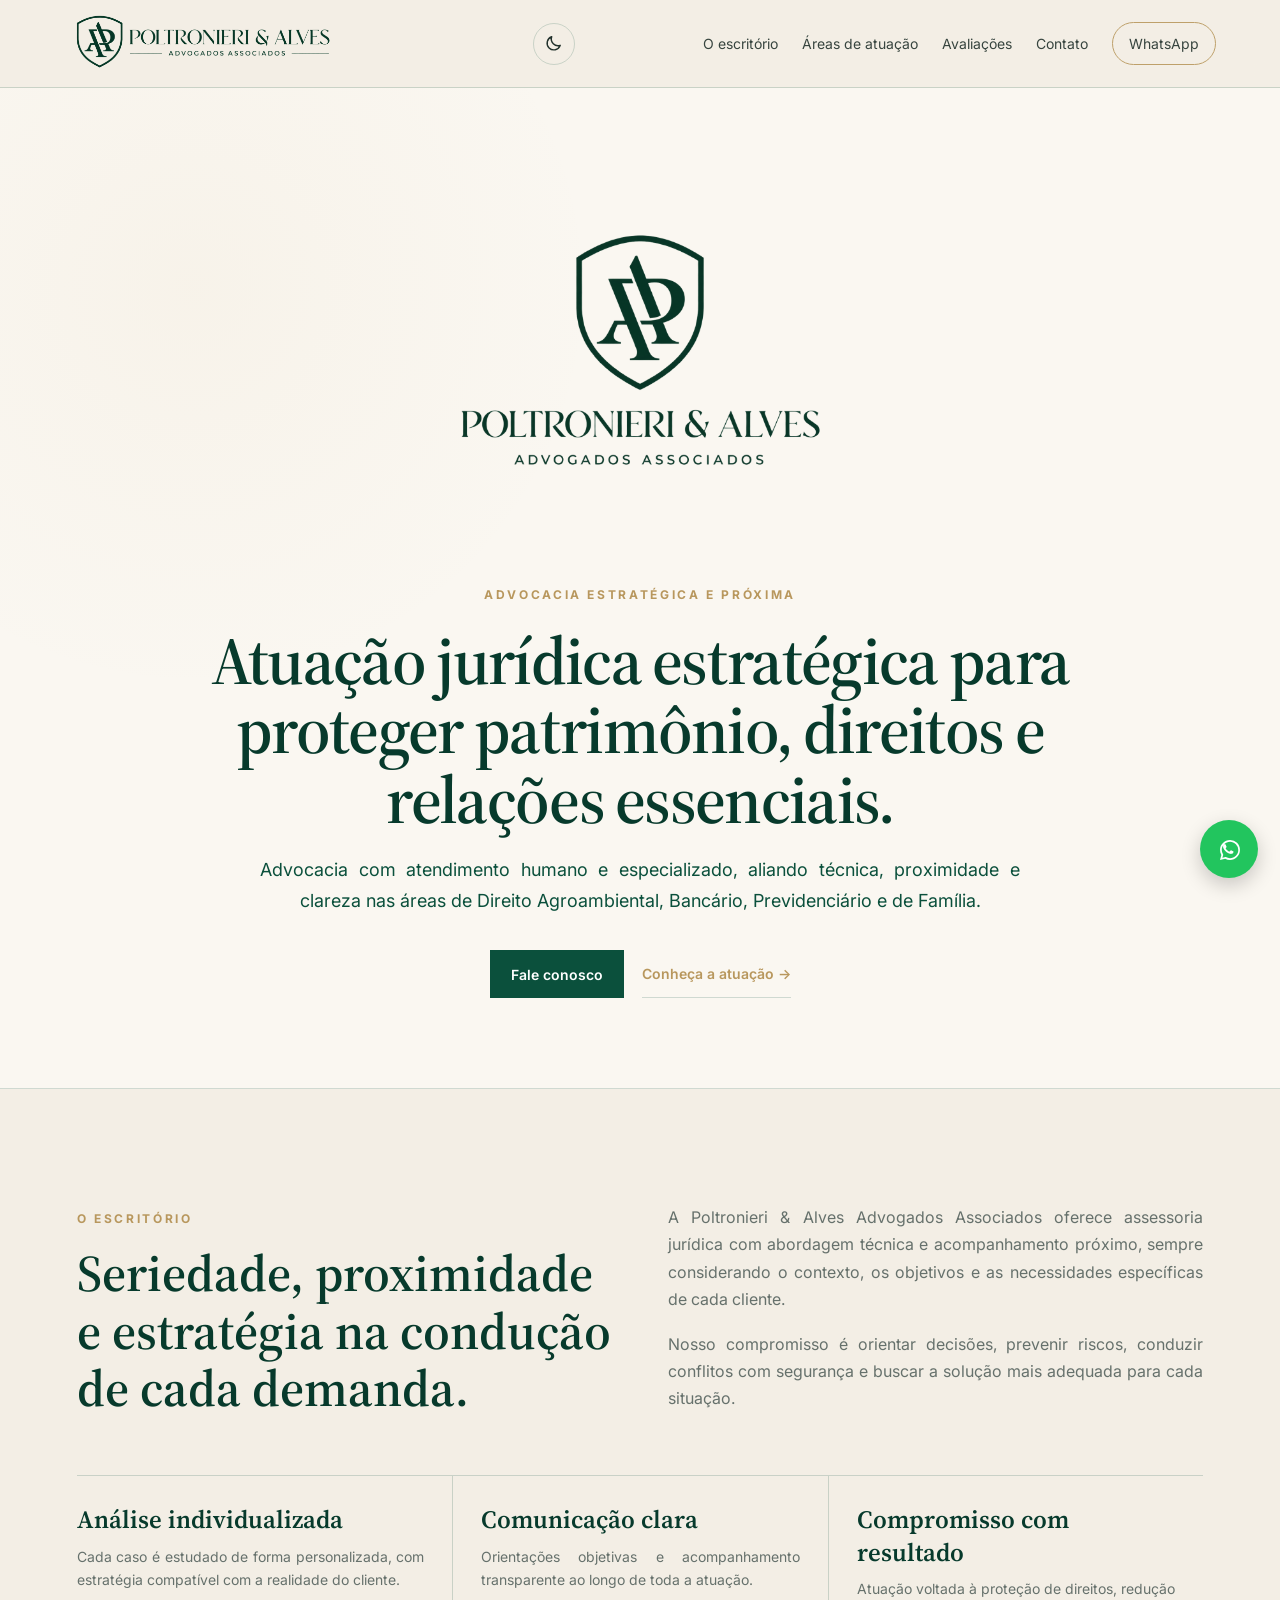
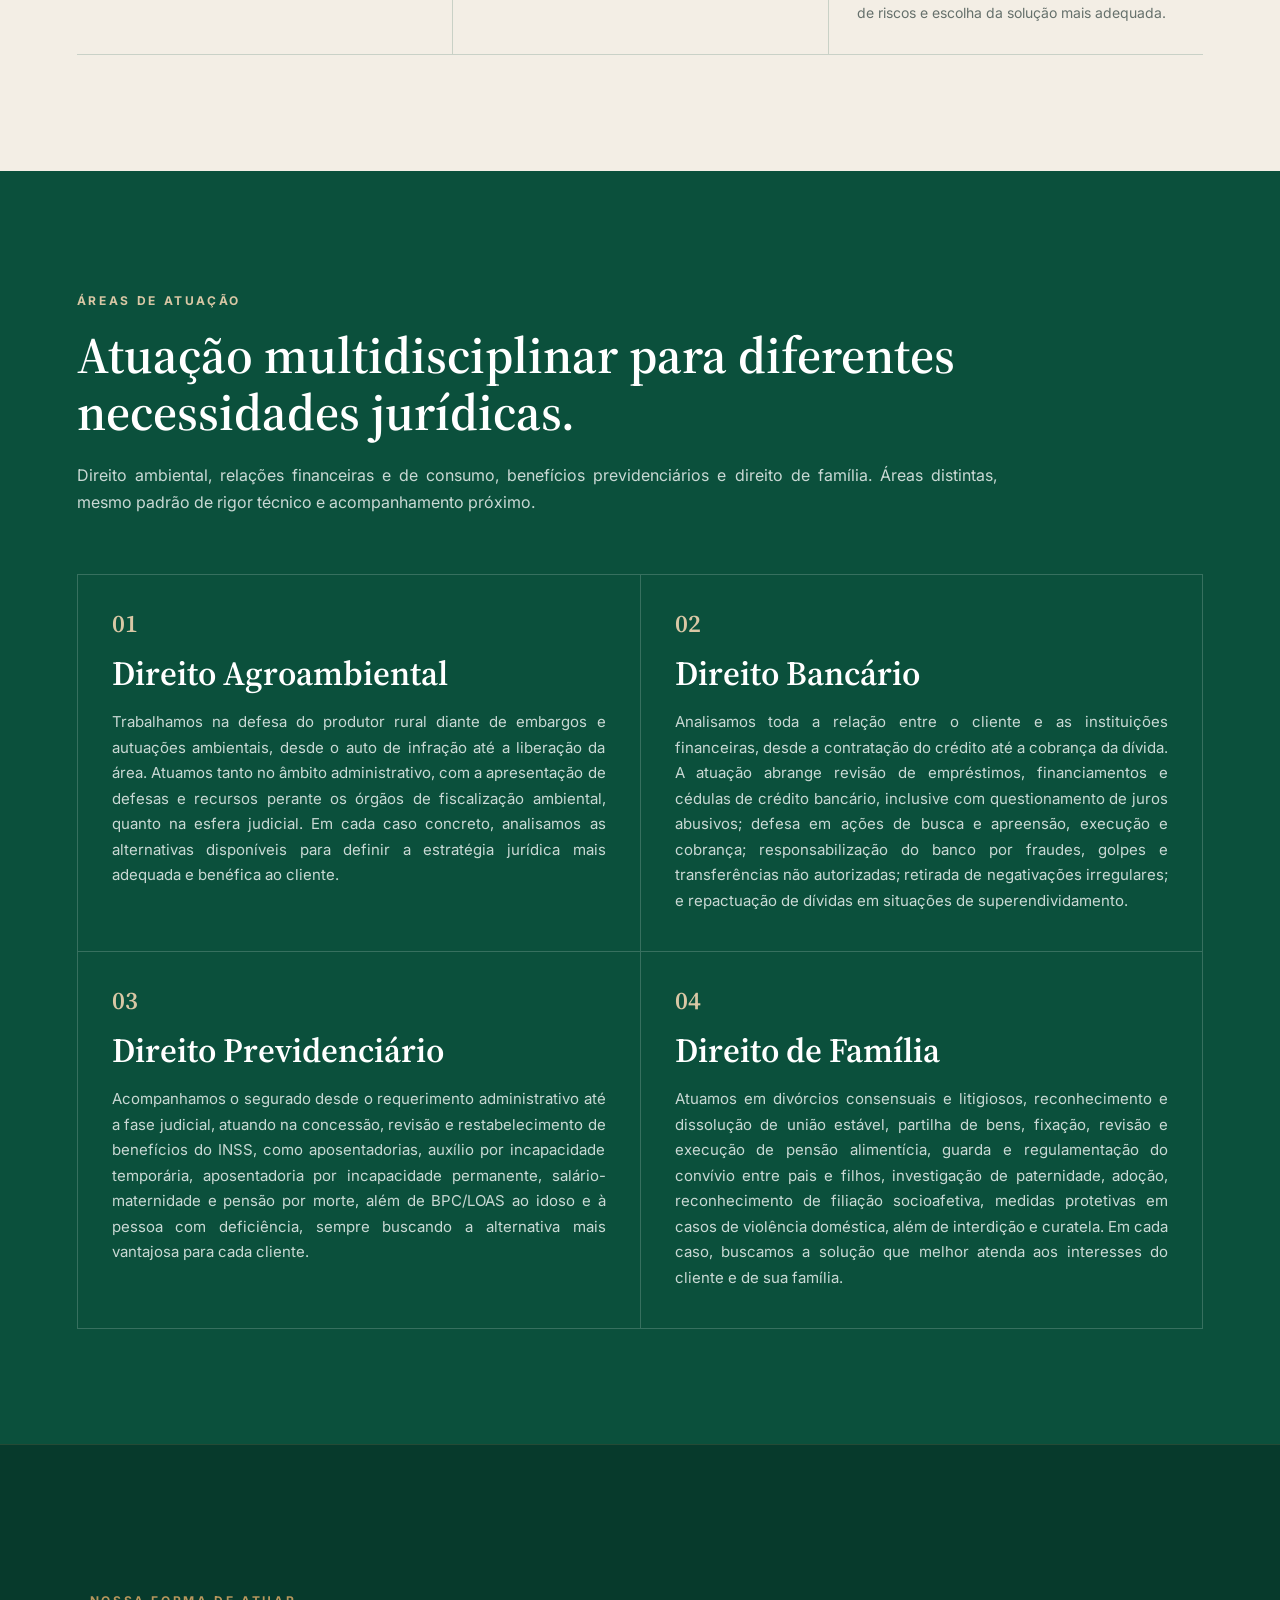
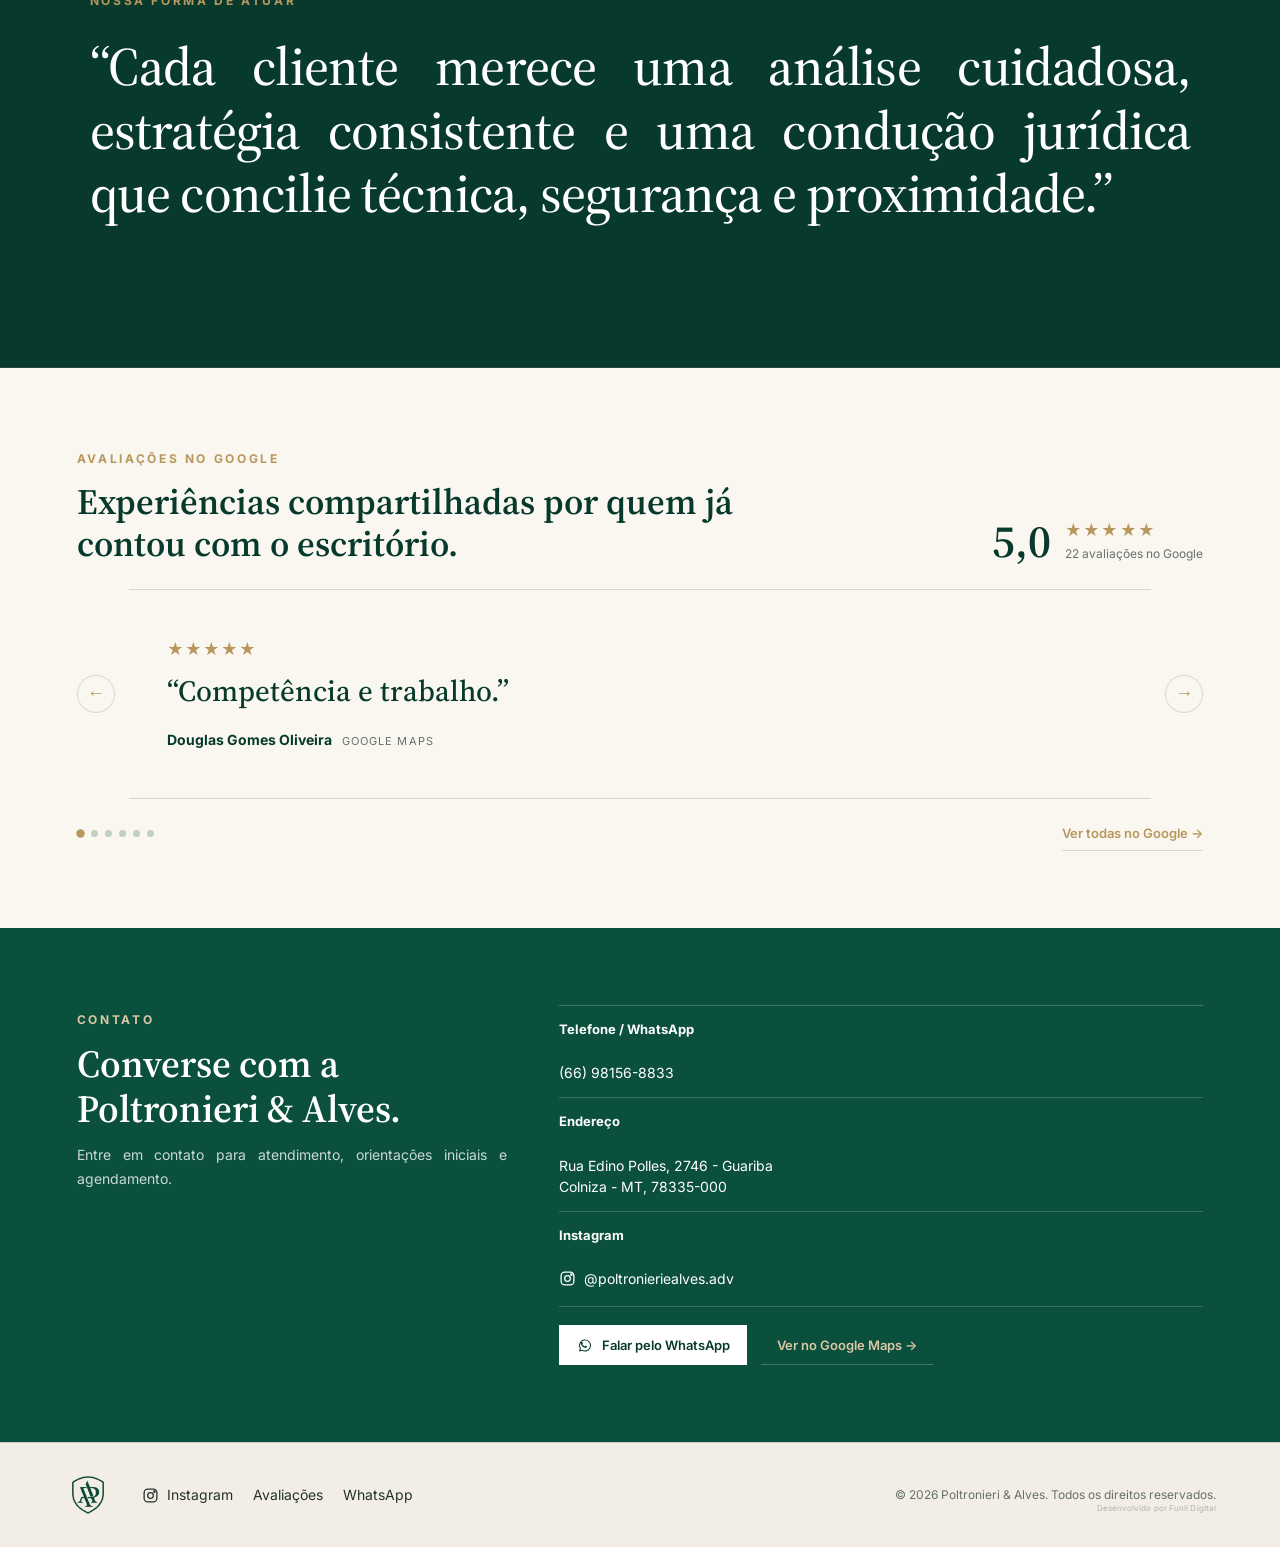
==== commit 77e1d0f5: "style: correct inline WhatsApp icon" ====
--- a/index.html
+++ b/index.html
@@ -108,7 +108,7 @@
         <p><strong>Telefone / WhatsApp</strong><br><a href="tel:+5566981568833">(66) 98156-8833</a></p>
         <p><strong>Endereço</strong><br><a href="https://www.google.com/maps/search/?api=1&query=Rua+Edino+Polles%2C+2746+-+Guariba%2C+Colniza+-+MT%2C+78335-000" target="_blank" rel="noopener noreferrer">Rua Edino Polles, 2746 - Guariba<br>Colniza - MT, 78335-000</a></p>
         <p><strong>Instagram</strong><br><a class="social-link" href="https://www.instagram.com/poltronieriealves.adv/" target="_blank" rel="noopener noreferrer"><svg viewBox="0 0 24 24" aria-hidden="true"><rect x="3" y="3" width="18" height="18" rx="5"></rect><circle cx="12" cy="12" r="4"></circle><circle cx="17.5" cy="6.5" r="1"></circle></svg>@poltronieriealves.adv</a></p>
-        <div class="contact-actions"><a class="button button-primary icon-button" href="https://wa.me/5566981568833" target="_blank" rel="noopener noreferrer"><svg viewBox="0 0 24 24" aria-hidden="true"><path d="M20 11.7a8 8 0 0 1-11.8 7l-4.2 1.1 1.1-4.1A8 8 0 1 1 20 11.7Z"></path><path d="M9.1 8.2c.2-.4.4-.4.7-.4h.5c.2 0 .4.1.5.4l.8 1.9c.1.3.1.5-.1.7l-.6.8c-.2.2-.1.4 0 .6.5.9 1.2 1.7 2.1 2.2.3.2.5.2.7-.1l.8-1c.2-.3.5-.3.8-.2l1.8.9c.3.1.5.3.5.5 0 .3-.1 1.4-.8 2-.6.5-1.4.8-2.3.6-1.2-.2-2.7-.8-4.3-2.2-1.8-1.6-2.9-3.5-3.2-4.8-.3-1.1 0-1.9.4-2.4.4-.4.9-.7 1.2-.7.2 0 .3 0 .5.1Z"></path></svg>Falar pelo WhatsApp</a><a class="button button-link" href="https://www.google.com/maps/search/?api=1&query=Rua+Edino+Polles%2C+2746+-+Guariba%2C+Colniza+-+MT%2C+78335-000" target="_blank" rel="noopener noreferrer">Ver no Google Maps →</a></div>
+        <div class="contact-actions"><a class="button button-primary icon-button" href="https://wa.me/5566981568833" target="_blank" rel="noopener noreferrer"><svg class="whatsapp-inline-icon" viewBox="0 0 32 32" aria-hidden="true"><path d="M19.11 17.21c-.27-.14-1.61-.79-1.86-.88-.25-.09-.43-.14-.61.14-.18.27-.7.88-.86 1.06-.16.18-.32.2-.59.07-.27-.14-1.16-.43-2.2-1.38-.81-.72-1.36-1.61-1.52-1.88-.16-.27-.02-.41.12-.54.12-.12.27-.32.41-.48.14-.16.18-.27.27-.45.09-.18.05-.34-.02-.48-.07-.14-.61-1.47-.84-2.02-.22-.53-.45-.45-.61-.46h-.52c-.18 0-.48.07-.73.34s-.95.93-.95 2.27.98 2.63 1.11 2.82c.14.18 1.91 2.92 4.63 4.09.65.28 1.16.45 1.56.57.66.21 1.26.18 1.73.11.53-.08 1.61-.66 1.84-1.3.23-.64.23-1.18.16-1.3-.07-.11-.25-.18-.52-.32zM16.02 5.33c-5.89 0-10.67 4.77-10.67 10.66 0 1.87.49 3.7 1.42 5.31L5.33 26.67l5.51-1.41c1.56.85 3.31 1.3 5.11 1.3h.01c5.88 0 10.66-4.78 10.66-10.67 0-2.85-1.11-5.53-3.12-7.54a10.58 10.58 0 0 0-7.48-3.02zm-.01 19.42h-.01c-1.58 0-3.13-.42-4.49-1.22l-.32-.19-3.27.84.87-3.19-.21-.33a8.8 8.8 0 0 1-1.35-4.67c0-4.85 3.95-8.8 8.81-8.8 2.35 0 4.56.92 6.22 2.58a8.75 8.75 0 0 1 2.58 6.22c0 4.86-3.95 8.8-8.83 8.8z"/></svg>Falar pelo WhatsApp</a><a class="button button-link" href="https://www.google.com/maps/search/?api=1&query=Rua+Edino+Polles%2C+2746+-+Guariba%2C+Colniza+-+MT%2C+78335-000" target="_blank" rel="noopener noreferrer">Ver no Google Maps →</a></div>
       </div>
     </section>
   </main>
--- a/tweaks.css
+++ b/tweaks.css
@@ -1 +1 @@
-.brand-logo{transform:scale(1.36)!important;max-width:360px!important}.brand{width:340px}.whatsapp-float{position:fixed;right:22px;bottom:22px;z-index:60;width:58px;height:58px;border-radius:50%;display:grid;place-items:center;background:#25d366;color:#fff;box-shadow:0 10px 28px rgba(0,0,0,.22);transition:transform .2s ease,box-shadow .2s ease}.whatsapp-float:hover{transform:translateY(-2px) scale(1.03);box-shadow:0 14px 34px rgba(0,0,0,.28)}.whatsapp-float svg{width:30px;height:30px;fill:none;stroke:currentColor;stroke-width:1.8;stroke-linecap:round;stroke-linejoin:round}.hero::before{width:min(68vw,980px)!important;right:-3vw!important;top:26px!important;opacity:.42!important;background-position:center!important;background-size:contain!important}.hero-copy{position:relative;z-index:2}@media(max-width:1100px){.brand{width:300px}.brand-logo{transform:scale(1.26)!important;max-width:320px!important}}@media(max-width:760px){.brand{width:215px}.brand-logo{transform:scale(1.18)!important;max-width:235px!important}.hero p,.section-heading>p,.section-text p,.principles p,.review-slide blockquote,.contact-copy p,.statement blockquote{text-align:center!important;text-align-last:center!important;word-spacing:normal!important;letter-spacing:normal}.principles strong{display:block;text-align:center!important}.practice-item p{text-align:justify!important;text-align-last:auto!important;word-spacing:normal!important;letter-spacing:normal!important}.section-heading,.practice-content,.contact-copy,.contact-details,.review-slide,.statement-inner{text-align:center}.hero-actions,.contact-actions,.reviews-footer{justify-content:center}.review-slide footer{align-items:center}.whatsapp-float{right:16px;bottom:16px;width:54px;height:54px}.whatsapp-float svg{width:28px;height:28px}.hero::before{width:520px!important;right:-240px!important;top:120px!important;opacity:.16!important}}+.brand-logo{transform:scale(1.36)!important;max-width:360px!important}.brand{width:340px}.whatsapp-float{position:fixed;right:22px;bottom:22px;z-index:60;width:58px;height:58px;border-radius:50%;display:grid;place-items:center;background:#22c55e;color:#fff;border:0;box-shadow:0 7px 20px rgba(0,0,0,.2);transition:transform .2s ease,box-shadow .2s ease}.whatsapp-float:hover{transform:translateY(-2px) scale(1.035);box-shadow:0 10px 26px rgba(0,0,0,.26)}.whatsapp-float svg{width:30px;height:30px;display:block;fill:currentColor!important;stroke:none!important;transform:translate(1px,1px)}.whatsapp-float svg path{fill:currentColor!important;stroke:none!important}.whatsapp-inline-icon{width:18px!important;height:18px!important;display:block;fill:currentColor!important;stroke:none!important;transform:translateY(.5px)}.whatsapp-inline-icon path{fill:currentColor!important;stroke:none!important}.hero::before{width:min(68vw,980px)!important;right:-3vw!important;top:26px!important;opacity:.42!important;background-position:center!important;background-size:contain!important}.hero-copy{position:relative;z-index:2}@media(max-width:1100px){.brand{width:300px}.brand-logo{transform:scale(1.26)!important;max-width:320px!important}}@media(max-width:760px){.brand{width:215px}.brand-logo{transform:scale(1.18)!important;max-width:235px!important}.hero p,.section-heading>p,.section-text p,.principles p,.review-slide blockquote,.contact-copy p,.statement blockquote{text-align:center!important;text-align-last:center!important;word-spacing:normal!important;letter-spacing:normal}.principles strong{display:block;text-align:center!important}.practice-item p{text-align:justify!important;text-align-last:auto!important;word-spacing:normal!important;letter-spacing:normal!important}.section-heading,.practice-content,.contact-copy,.contact-details,.review-slide,.statement-inner{text-align:center}.hero-actions,.contact-actions,.reviews-footer{justify-content:center}.review-slide footer{align-items:center}.whatsapp-float{right:16px;bottom:16px;width:54px;height:54px}.whatsapp-float svg{width:28px;height:28px;transform:translate(1px,1px)}.hero::before{width:520px!important;right:-240px!important;top:120px!important;opacity:.16!important}}
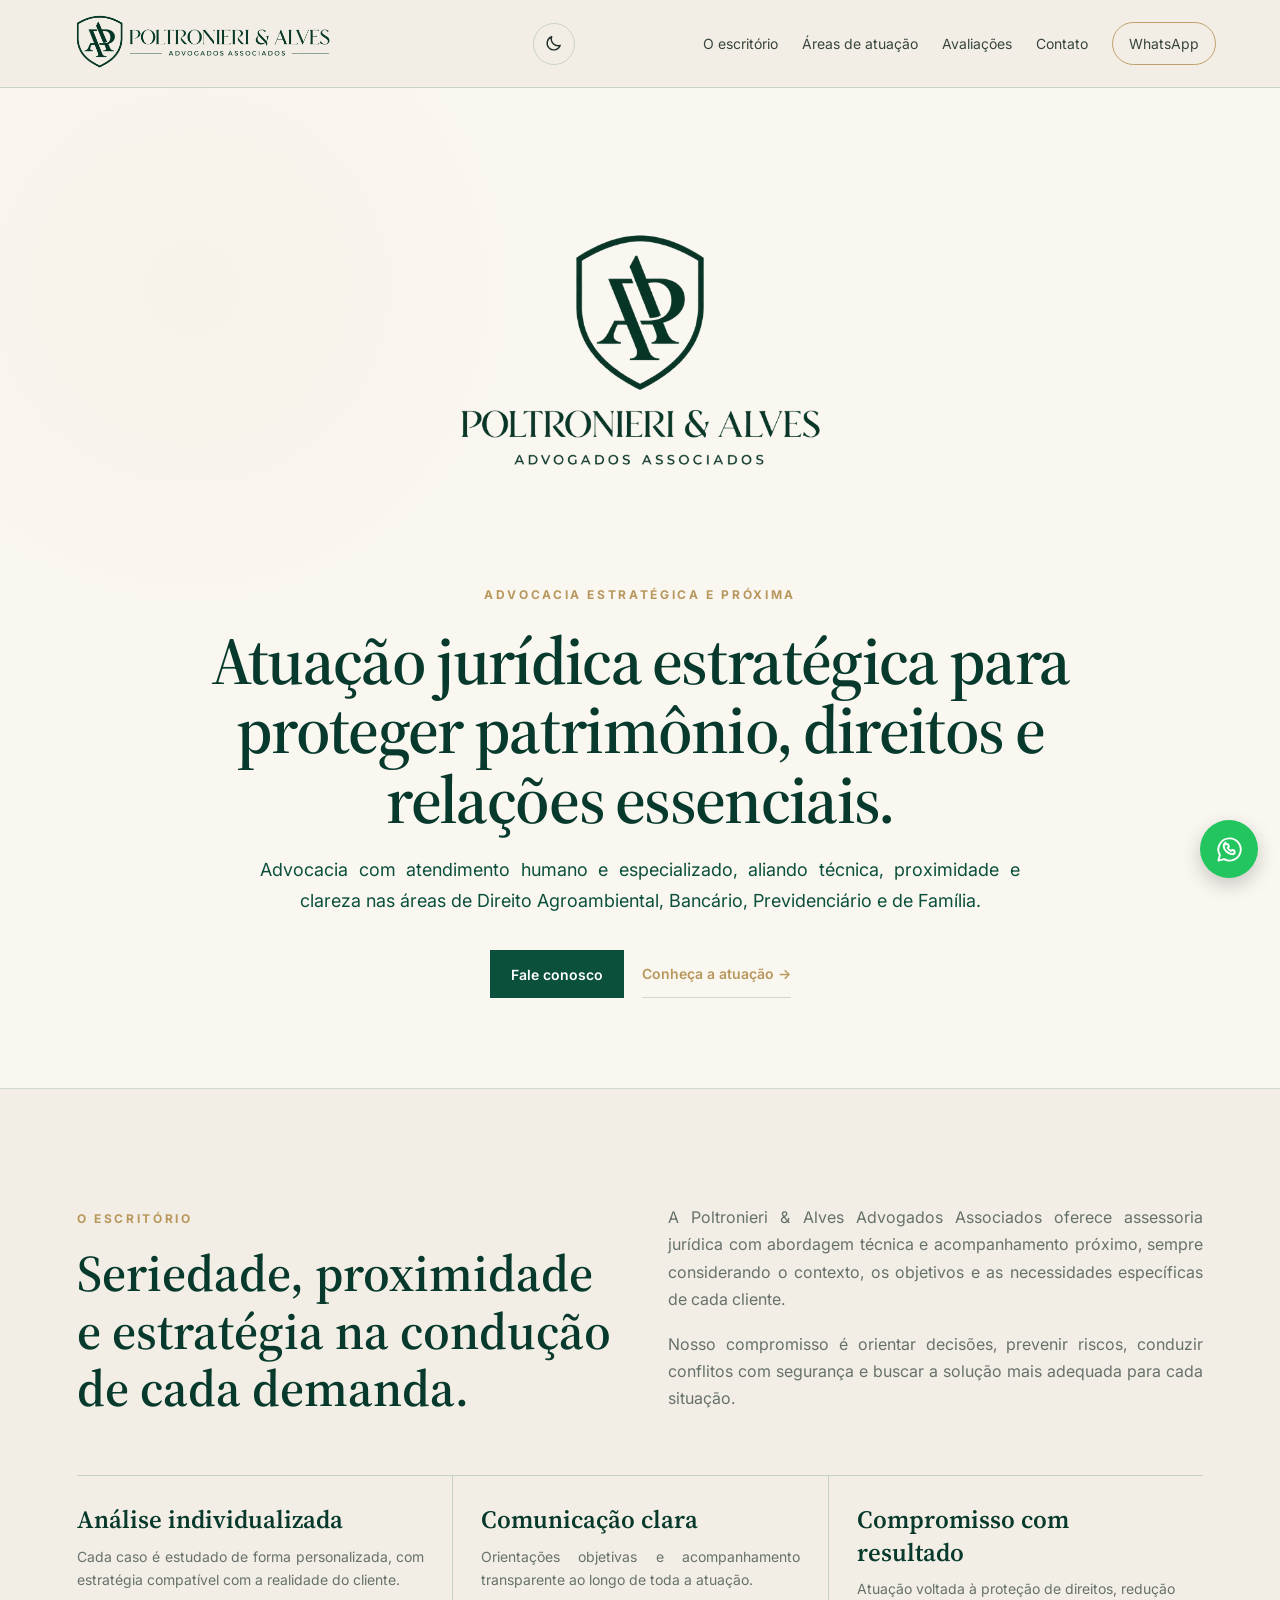
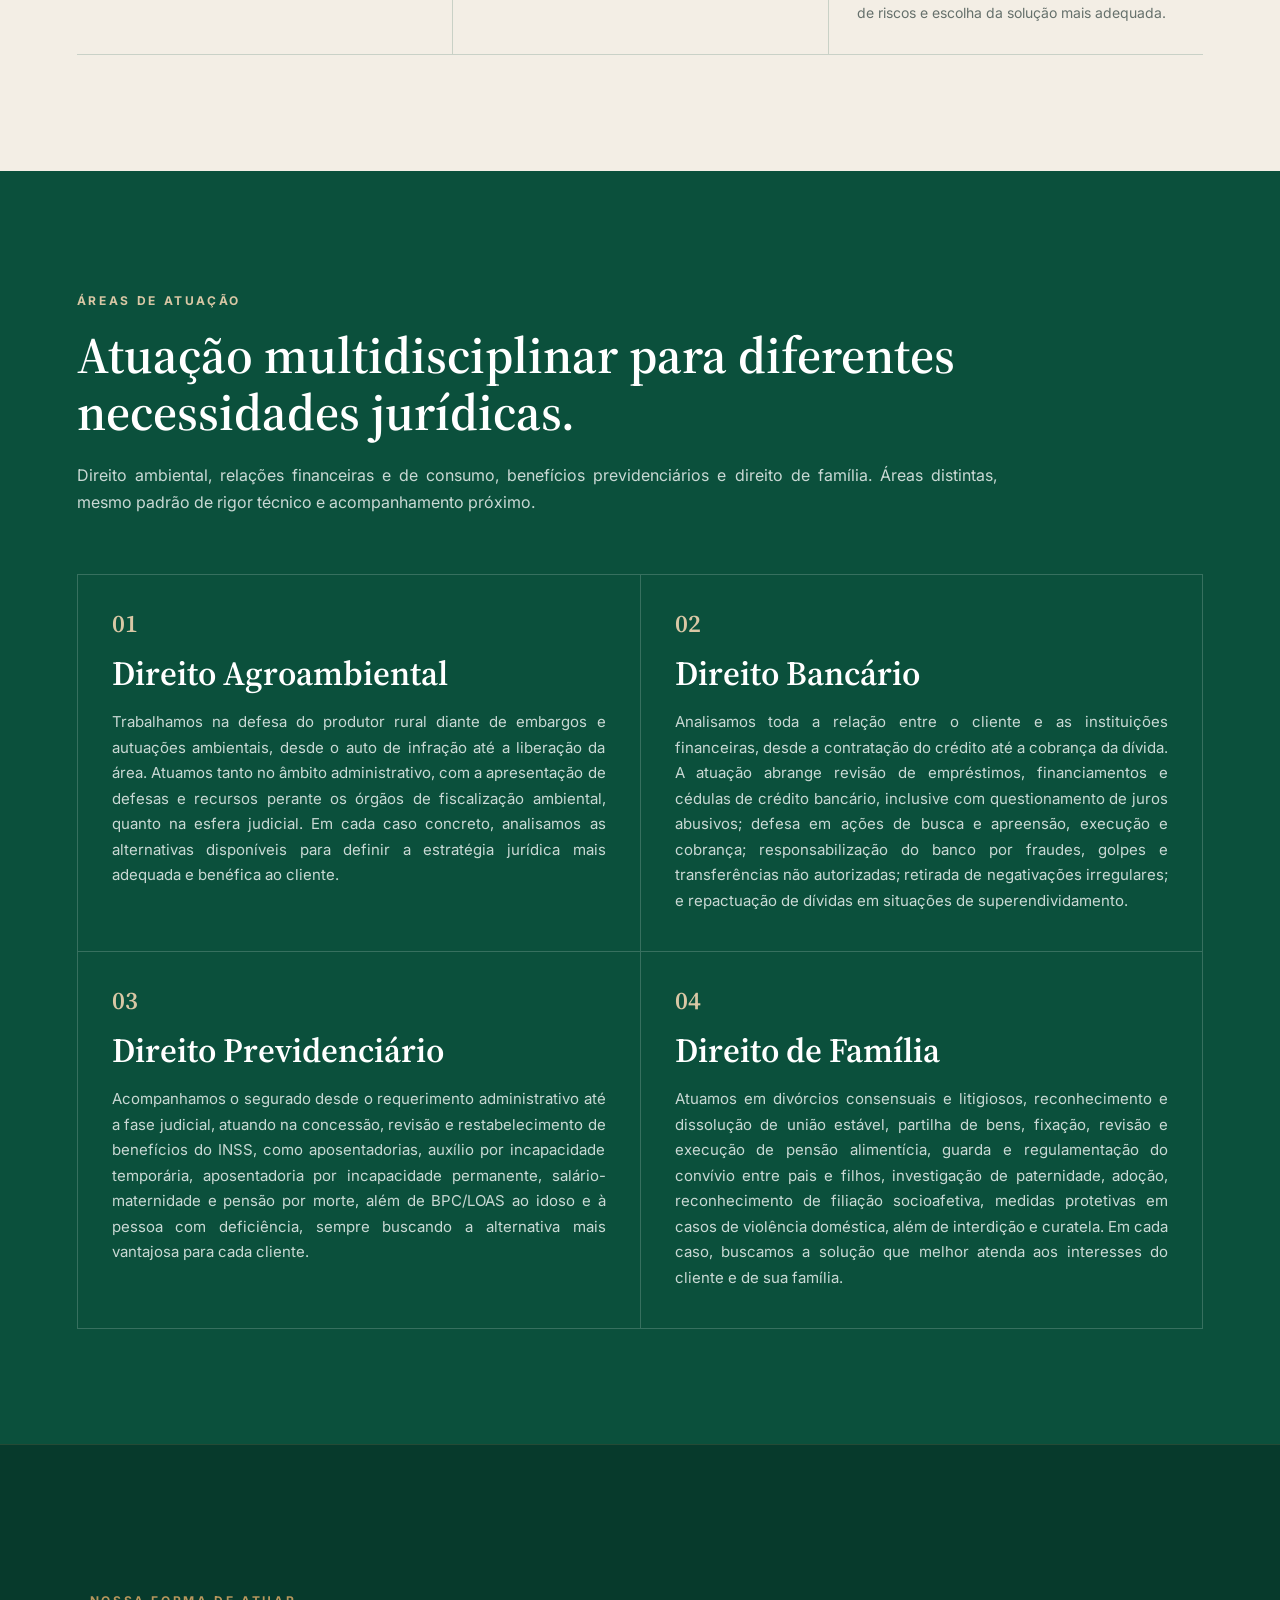
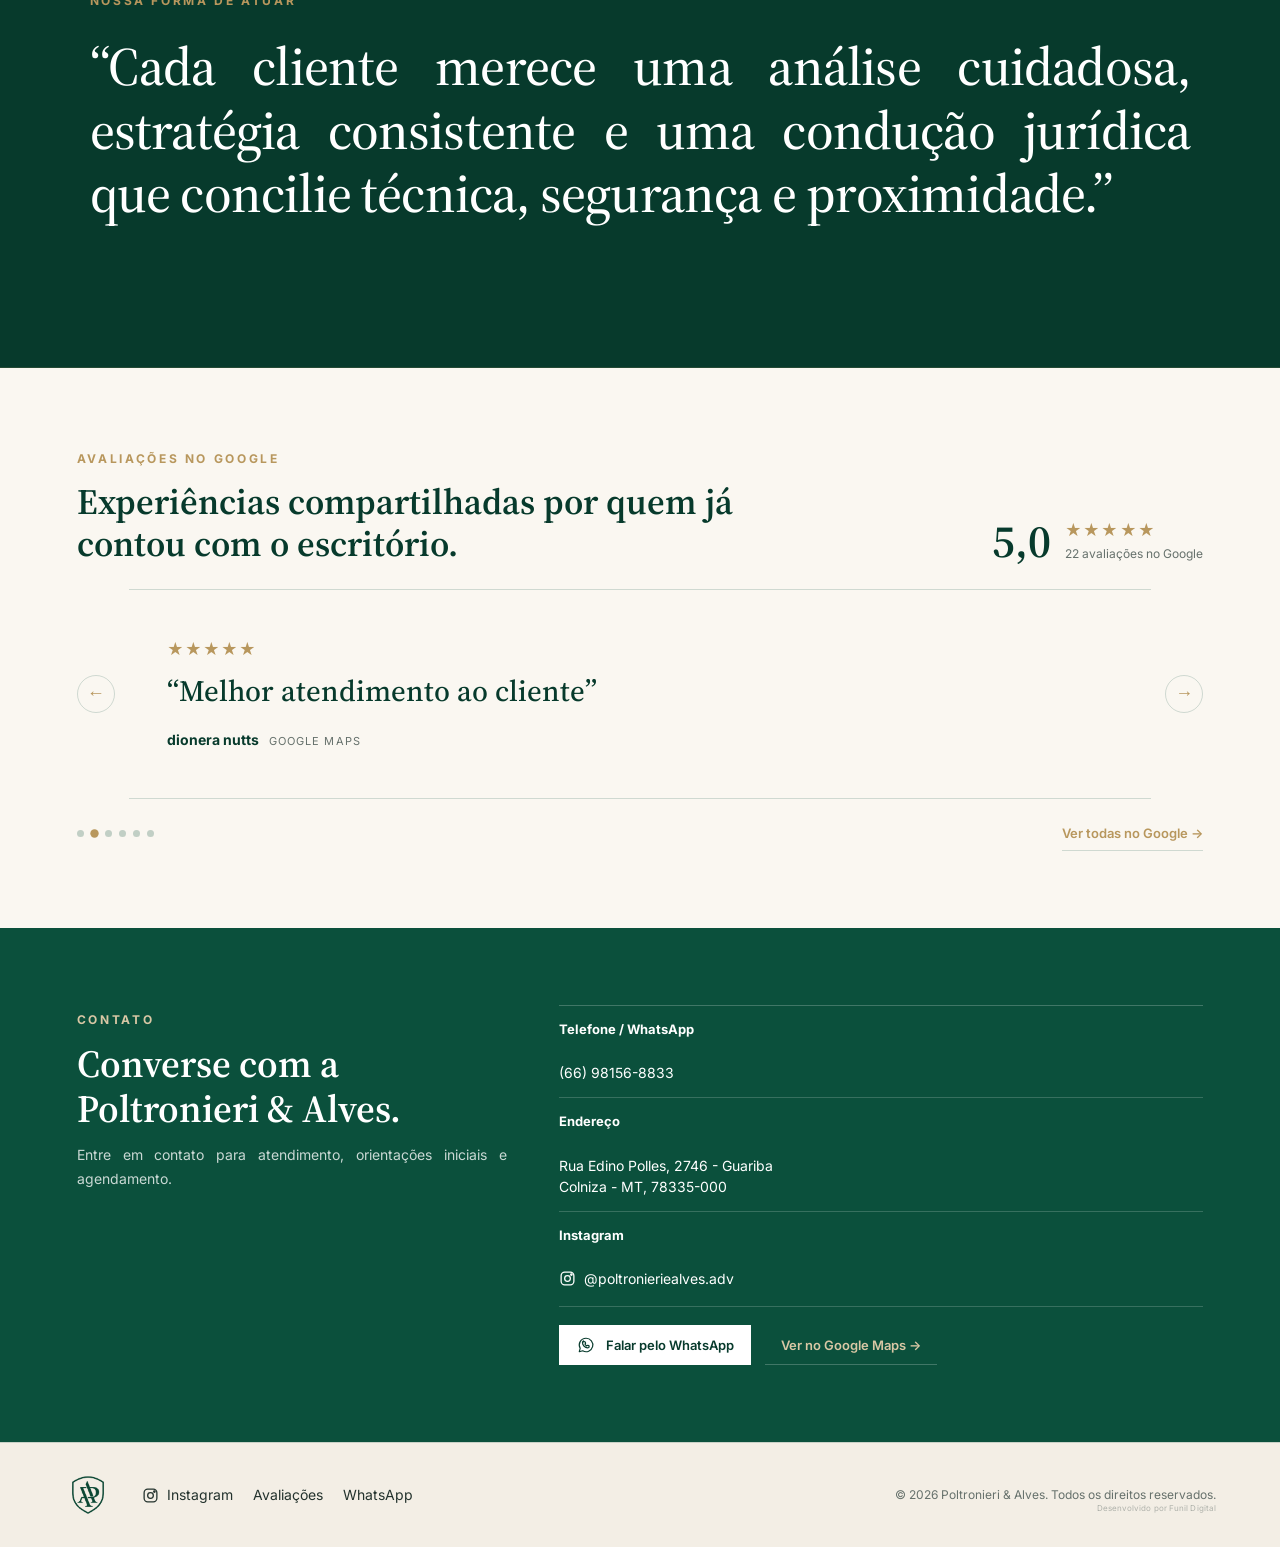
==== commit 1f6be8cb: "style: redraw WhatsApp icon geometry" ====
--- a/index.html
+++ b/index.html
@@ -108,7 +108,7 @@
         <p><strong>Telefone / WhatsApp</strong><br><a href="tel:+5566981568833">(66) 98156-8833</a></p>
         <p><strong>Endereço</strong><br><a href="https://www.google.com/maps/search/?api=1&query=Rua+Edino+Polles%2C+2746+-+Guariba%2C+Colniza+-+MT%2C+78335-000" target="_blank" rel="noopener noreferrer">Rua Edino Polles, 2746 - Guariba<br>Colniza - MT, 78335-000</a></p>
         <p><strong>Instagram</strong><br><a class="social-link" href="https://www.instagram.com/poltronieriealves.adv/" target="_blank" rel="noopener noreferrer"><svg viewBox="0 0 24 24" aria-hidden="true"><rect x="3" y="3" width="18" height="18" rx="5"></rect><circle cx="12" cy="12" r="4"></circle><circle cx="17.5" cy="6.5" r="1"></circle></svg>@poltronieriealves.adv</a></p>
-        <div class="contact-actions"><a class="button button-primary icon-button" href="https://wa.me/5566981568833" target="_blank" rel="noopener noreferrer"><svg class="whatsapp-inline-icon" viewBox="0 0 32 32" aria-hidden="true"><path d="M19.11 17.21c-.27-.14-1.61-.79-1.86-.88-.25-.09-.43-.14-.61.14-.18.27-.7.88-.86 1.06-.16.18-.32.2-.59.07-.27-.14-1.16-.43-2.2-1.38-.81-.72-1.36-1.61-1.52-1.88-.16-.27-.02-.41.12-.54.12-.12.27-.32.41-.48.14-.16.18-.27.27-.45.09-.18.05-.34-.02-.48-.07-.14-.61-1.47-.84-2.02-.22-.53-.45-.45-.61-.46h-.52c-.18 0-.48.07-.73.34s-.95.93-.95 2.27.98 2.63 1.11 2.82c.14.18 1.91 2.92 4.63 4.09.65.28 1.16.45 1.56.57.66.21 1.26.18 1.73.11.53-.08 1.61-.66 1.84-1.3.23-.64.23-1.18.16-1.3-.07-.11-.25-.18-.52-.32zM16.02 5.33c-5.89 0-10.67 4.77-10.67 10.66 0 1.87.49 3.7 1.42 5.31L5.33 26.67l5.51-1.41c1.56.85 3.31 1.3 5.11 1.3h.01c5.88 0 10.66-4.78 10.66-10.67 0-2.85-1.11-5.53-3.12-7.54a10.58 10.58 0 0 0-7.48-3.02zm-.01 19.42h-.01c-1.58 0-3.13-.42-4.49-1.22l-.32-.19-3.27.84.87-3.19-.21-.33a8.8 8.8 0 0 1-1.35-4.67c0-4.85 3.95-8.8 8.81-8.8 2.35 0 4.56.92 6.22 2.58a8.75 8.75 0 0 1 2.58 6.22c0 4.86-3.95 8.8-8.83 8.8z"/></svg>Falar pelo WhatsApp</a><a class="button button-link" href="https://www.google.com/maps/search/?api=1&query=Rua+Edino+Polles%2C+2746+-+Guariba%2C+Colniza+-+MT%2C+78335-000" target="_blank" rel="noopener noreferrer">Ver no Google Maps →</a></div>
+        <div class="contact-actions"><a class="button button-primary icon-button" href="https://wa.me/5566981568833" target="_blank" rel="noopener noreferrer"><svg class="whatsapp-inline-icon" viewBox="0 0 32 32" aria-hidden="true"><path class="wa-bubble" d="M16 5.25a10.75 10.75 0 0 0-9.29 16.16L5.25 26.75l5.52-1.45A10.75 10.75 0 1 0 16 5.25Z"/><path class="wa-phone" d="M12.05 10.9c.23-.22.55-.34.84-.29l1.34.22c.29.05.5.24.59.51l.48 1.55c.08.26.02.52-.17.72l-.8.86c.54 1.3 1.57 2.36 2.86 2.93l.9-.77c.21-.18.48-.23.73-.14l1.52.54c.27.1.45.32.49.61l.17 1.35c.04.31-.09.61-.33.82-.54.47-1.34.78-2.21.78-3.86 0-8.05-4.18-8.05-8.04 0-.84.29-1.61.74-2.15l.9-1.04Z"/></svg>Falar pelo WhatsApp</a><a class="button button-link" href="https://www.google.com/maps/search/?api=1&query=Rua+Edino+Polles%2C+2746+-+Guariba%2C+Colniza+-+MT%2C+78335-000" target="_blank" rel="noopener noreferrer">Ver no Google Maps →</a></div>
       </div>
     </section>
   </main>
@@ -124,9 +124,7 @@
   </footer>
 
   <a class="whatsapp-float" href="https://wa.me/5566981568833" target="_blank" rel="noopener noreferrer" aria-label="Falar pelo WhatsApp">
-    <svg viewBox="0 0 32 32" aria-hidden="true">
-      <path fill="currentColor" d="M19.11 17.21c-.27-.14-1.61-.79-1.86-.88-.25-.09-.43-.14-.61.14-.18.27-.7.88-.86 1.06-.16.18-.32.2-.59.07-.27-.14-1.16-.43-2.2-1.38-.81-.72-1.36-1.61-1.52-1.88-.16-.27-.02-.41.12-.54.12-.12.27-.32.41-.48.14-.16.18-.27.27-.45.09-.18.05-.34-.02-.48-.07-.14-.61-1.47-.84-2.02-.22-.53-.45-.45-.61-.46h-.52c-.18 0-.48.07-.73.34s-.95.93-.95 2.27.98 2.63 1.11 2.82c.14.18 1.91 2.92 4.63 4.09.65.28 1.16.45 1.56.57.66.21 1.26.18 1.73.11.53-.08 1.61-.66 1.84-1.3.23-.64.23-1.18.16-1.3-.07-.11-.25-.18-.52-.32zM16.02 5.33c-5.89 0-10.67 4.77-10.67 10.66 0 1.87.49 3.7 1.42 5.31L5.33 26.67l5.51-1.41c1.56.85 3.31 1.3 5.11 1.3h.01c5.88 0 10.66-4.78 10.66-10.67 0-2.85-1.11-5.53-3.12-7.54a10.58 10.58 0 0 0-7.48-3.02zm-.01 19.42h-.01c-1.58 0-3.13-.42-4.49-1.22l-.32-.19-3.27.84.87-3.19-.21-.33a8.8 8.8 0 0 1-1.35-4.67c0-4.85 3.95-8.8 8.81-8.8 2.35 0 4.56.92 6.22 2.58a8.75 8.75 0 0 1 2.58 6.22c0 4.86-3.95 8.8-8.83 8.8z"/>
-    </svg>
+    <svg viewBox="0 0 32 32" aria-hidden="true"><path class="wa-bubble" d="M16 5.25a10.75 10.75 0 0 0-9.29 16.16L5.25 26.75l5.52-1.45A10.75 10.75 0 1 0 16 5.25Z"/><path class="wa-phone" d="M12.05 10.9c.23-.22.55-.34.84-.29l1.34.22c.29.05.5.24.59.51l.48 1.55c.08.26.02.52-.17.72l-.8.86c.54 1.3 1.57 2.36 2.86 2.93l.9-.77c.21-.18.48-.23.73-.14l1.52.54c.27.1.45.32.49.61l.17 1.35c.04.31-.09.61-.33.82-.54.47-1.34.78-2.21.78-3.86 0-8.05-4.18-8.05-8.04 0-.84.29-1.61.74-2.15l.9-1.04Z"/></svg>
   </a>
 
   <script src="script.js"></script>
--- a/tweaks.css
+++ b/tweaks.css
@@ -1 +1 @@
-.brand-logo{transform:scale(1.36)!important;max-width:360px!important}.brand{width:340px}.whatsapp-float{position:fixed;right:22px;bottom:22px;z-index:60;width:58px;height:58px;border-radius:50%;display:grid;place-items:center;background:#22c55e;color:#fff;border:0;box-shadow:0 7px 20px rgba(0,0,0,.2);transition:transform .2s ease,box-shadow .2s ease}.whatsapp-float:hover{transform:translateY(-2px) scale(1.035);box-shadow:0 10px 26px rgba(0,0,0,.26)}.whatsapp-float svg{width:30px;height:30px;display:block;fill:currentColor!important;stroke:none!important;transform:translate(1px,1px)}.whatsapp-float svg path{fill:currentColor!important;stroke:none!important}.whatsapp-inline-icon{width:18px!important;height:18px!important;display:block;fill:currentColor!important;stroke:none!important;transform:translateY(.5px)}.whatsapp-inline-icon path{fill:currentColor!important;stroke:none!important}.hero::before{width:min(68vw,980px)!important;right:-3vw!important;top:26px!important;opacity:.42!important;background-position:center!important;background-size:contain!important}.hero-copy{position:relative;z-index:2}@media(max-width:1100px){.brand{width:300px}.brand-logo{transform:scale(1.26)!important;max-width:320px!important}}@media(max-width:760px){.brand{width:215px}.brand-logo{transform:scale(1.18)!important;max-width:235px!important}.hero p,.section-heading>p,.section-text p,.principles p,.review-slide blockquote,.contact-copy p,.statement blockquote{text-align:center!important;text-align-last:center!important;word-spacing:normal!important;letter-spacing:normal}.principles strong{display:block;text-align:center!important}.practice-item p{text-align:justify!important;text-align-last:auto!important;word-spacing:normal!important;letter-spacing:normal!important}.section-heading,.practice-content,.contact-copy,.contact-details,.review-slide,.statement-inner{text-align:center}.hero-actions,.contact-actions,.reviews-footer{justify-content:center}.review-slide footer{align-items:center}.whatsapp-float{right:16px;bottom:16px;width:54px;height:54px}.whatsapp-float svg{width:28px;height:28px;transform:translate(1px,1px)}.hero::before{width:520px!important;right:-240px!important;top:120px!important;opacity:.16!important}}+.brand-logo{transform:scale(1.36)!important;max-width:360px!important}.brand{width:340px}.whatsapp-float{position:fixed;right:22px;bottom:22px;z-index:60;width:58px;height:58px;border-radius:50%;display:grid;place-items:center;background:#22c55e;color:#fff;border:0;box-shadow:0 7px 20px rgba(0,0,0,.2);transition:transform .2s ease,box-shadow .2s ease}.whatsapp-float:hover{transform:translateY(-2px) scale(1.035);box-shadow:0 10px 26px rgba(0,0,0,.26)}.whatsapp-float svg{width:33px;height:33px;display:block;fill:none!important;stroke:currentColor!important;transform:none}.whatsapp-float .wa-bubble,.whatsapp-float .wa-phone{fill:none!important;stroke:currentColor!important;stroke-linecap:round;stroke-linejoin:round}.whatsapp-float .wa-bubble{stroke-width:1.85}.whatsapp-float .wa-phone{stroke-width:1.95}.icon-button{display:inline-flex!important;align-items:center!important;justify-content:center!important;gap:10px!important}.whatsapp-inline-icon{width:20px!important;height:20px!important;display:block!important;flex:0 0 auto!important;fill:none!important;stroke:currentColor!important;transform:translateY(0)!important}.whatsapp-inline-icon .wa-bubble,.whatsapp-inline-icon .wa-phone{fill:none!important;stroke:currentColor!important;stroke-linecap:round;stroke-linejoin:round}.whatsapp-inline-icon .wa-bubble{stroke-width:1.85}.whatsapp-inline-icon .wa-phone{stroke-width:1.95}.hero::before{width:min(68vw,980px)!important;right:-3vw!important;top:26px!important;opacity:.42!important;background-position:center!important;background-size:contain!important}.hero-copy{position:relative;z-index:2}@media(max-width:1100px){.brand{width:300px}.brand-logo{transform:scale(1.26)!important;max-width:320px!important}}@media(max-width:760px){.brand{width:215px}.brand-logo{transform:scale(1.18)!important;max-width:235px!important}.hero p,.section-heading>p,.section-text p,.principles p,.review-slide blockquote,.contact-copy p,.statement blockquote{text-align:center!important;text-align-last:center!important;word-spacing:normal!important;letter-spacing:normal}.principles strong{display:block;text-align:center!important}.practice-item p{text-align:justify!important;text-align-last:auto!important;word-spacing:normal!important;letter-spacing:normal!important}.section-heading,.practice-content,.contact-copy,.contact-details,.review-slide,.statement-inner{text-align:center}.hero-actions,.contact-actions,.reviews-footer{justify-content:center}.review-slide footer{align-items:center}.whatsapp-float{right:16px;bottom:16px;width:54px;height:54px}.whatsapp-float svg{width:31px;height:31px}.hero::before{width:520px!important;right:-240px!important;top:120px!important;opacity:.16!important}}
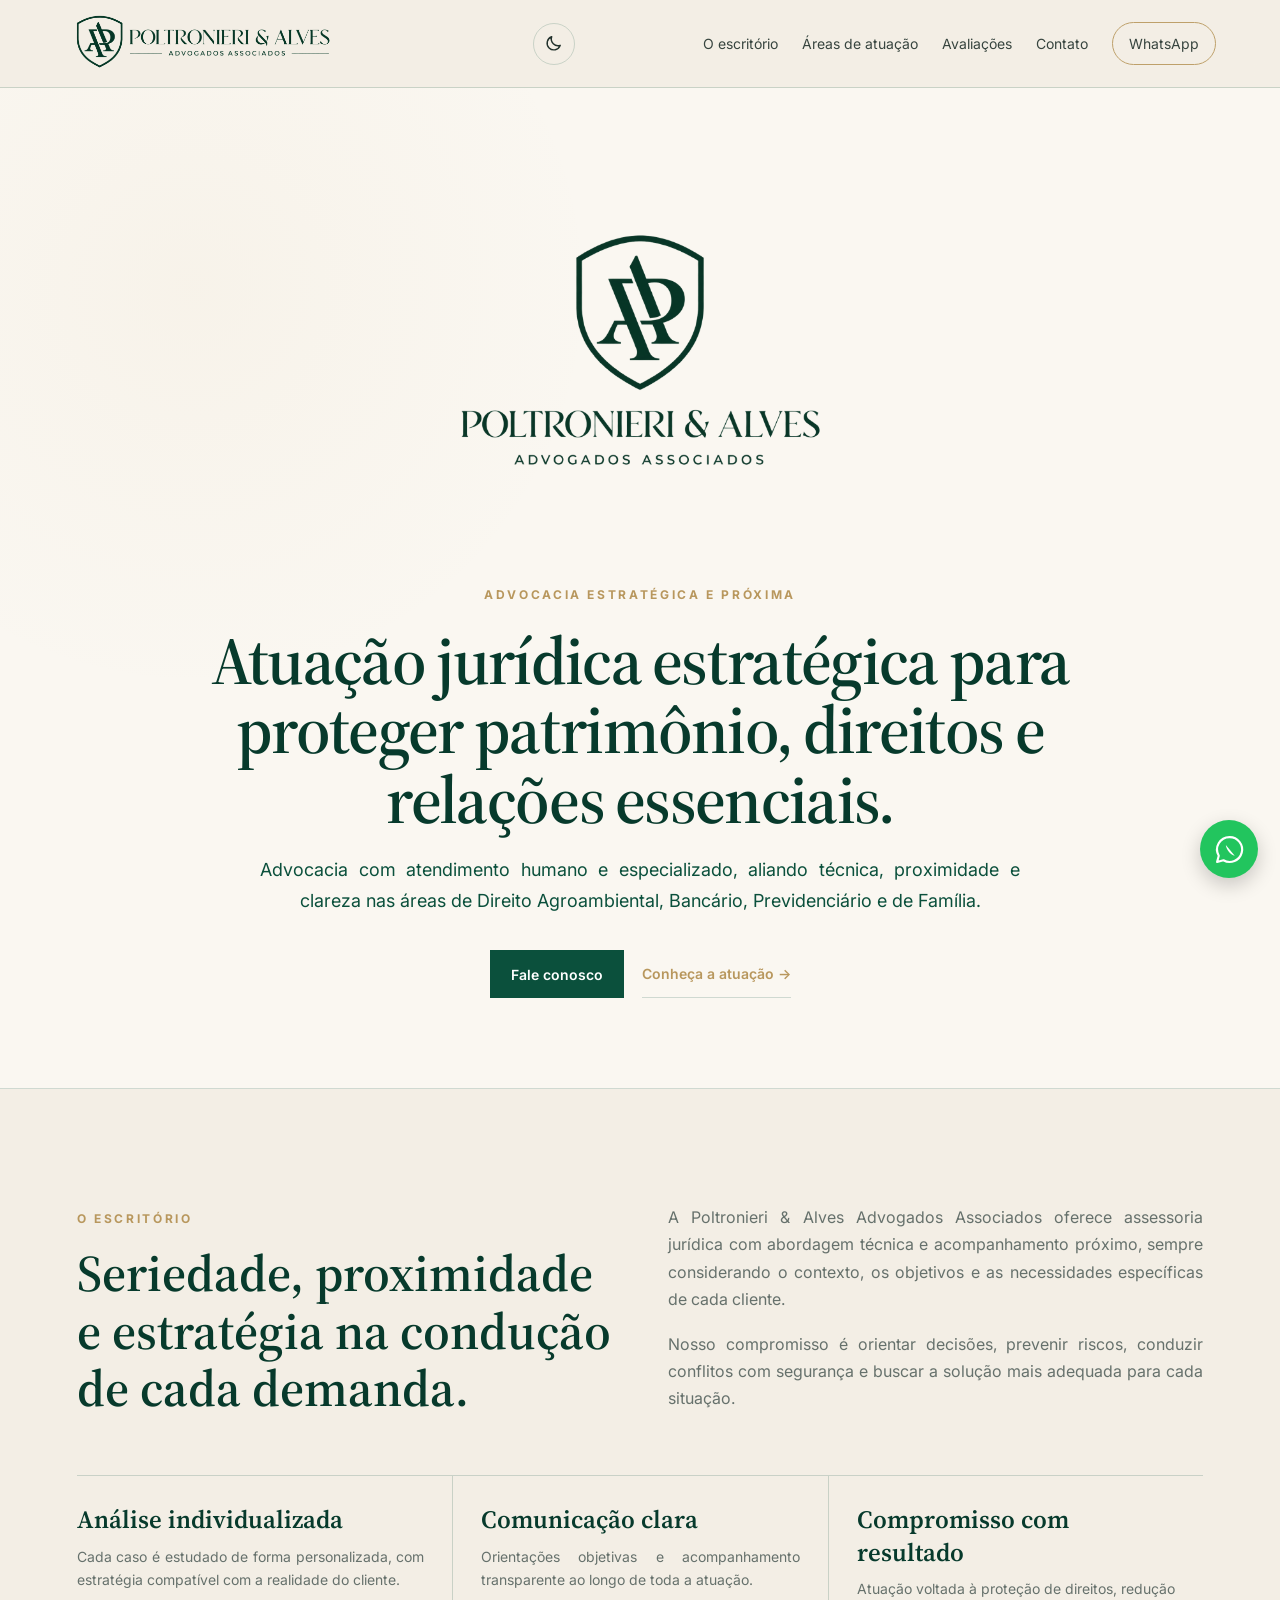
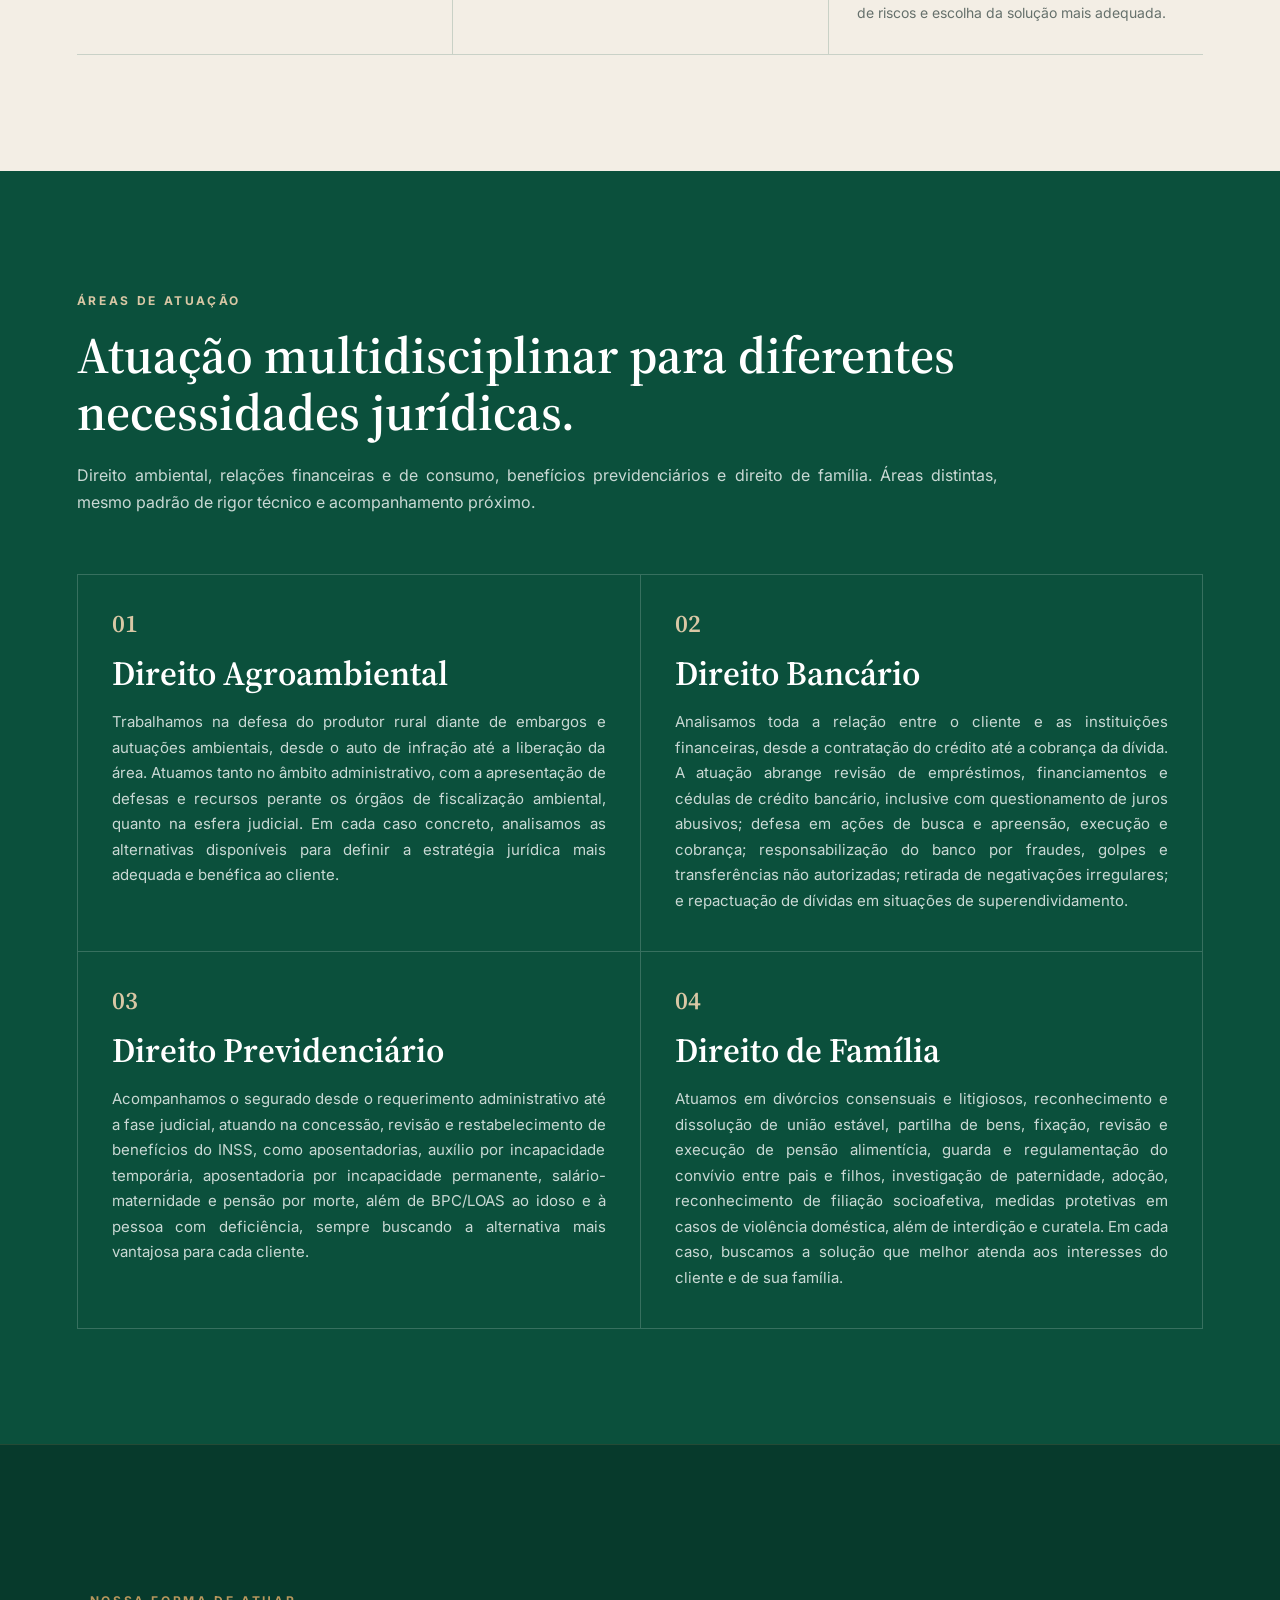
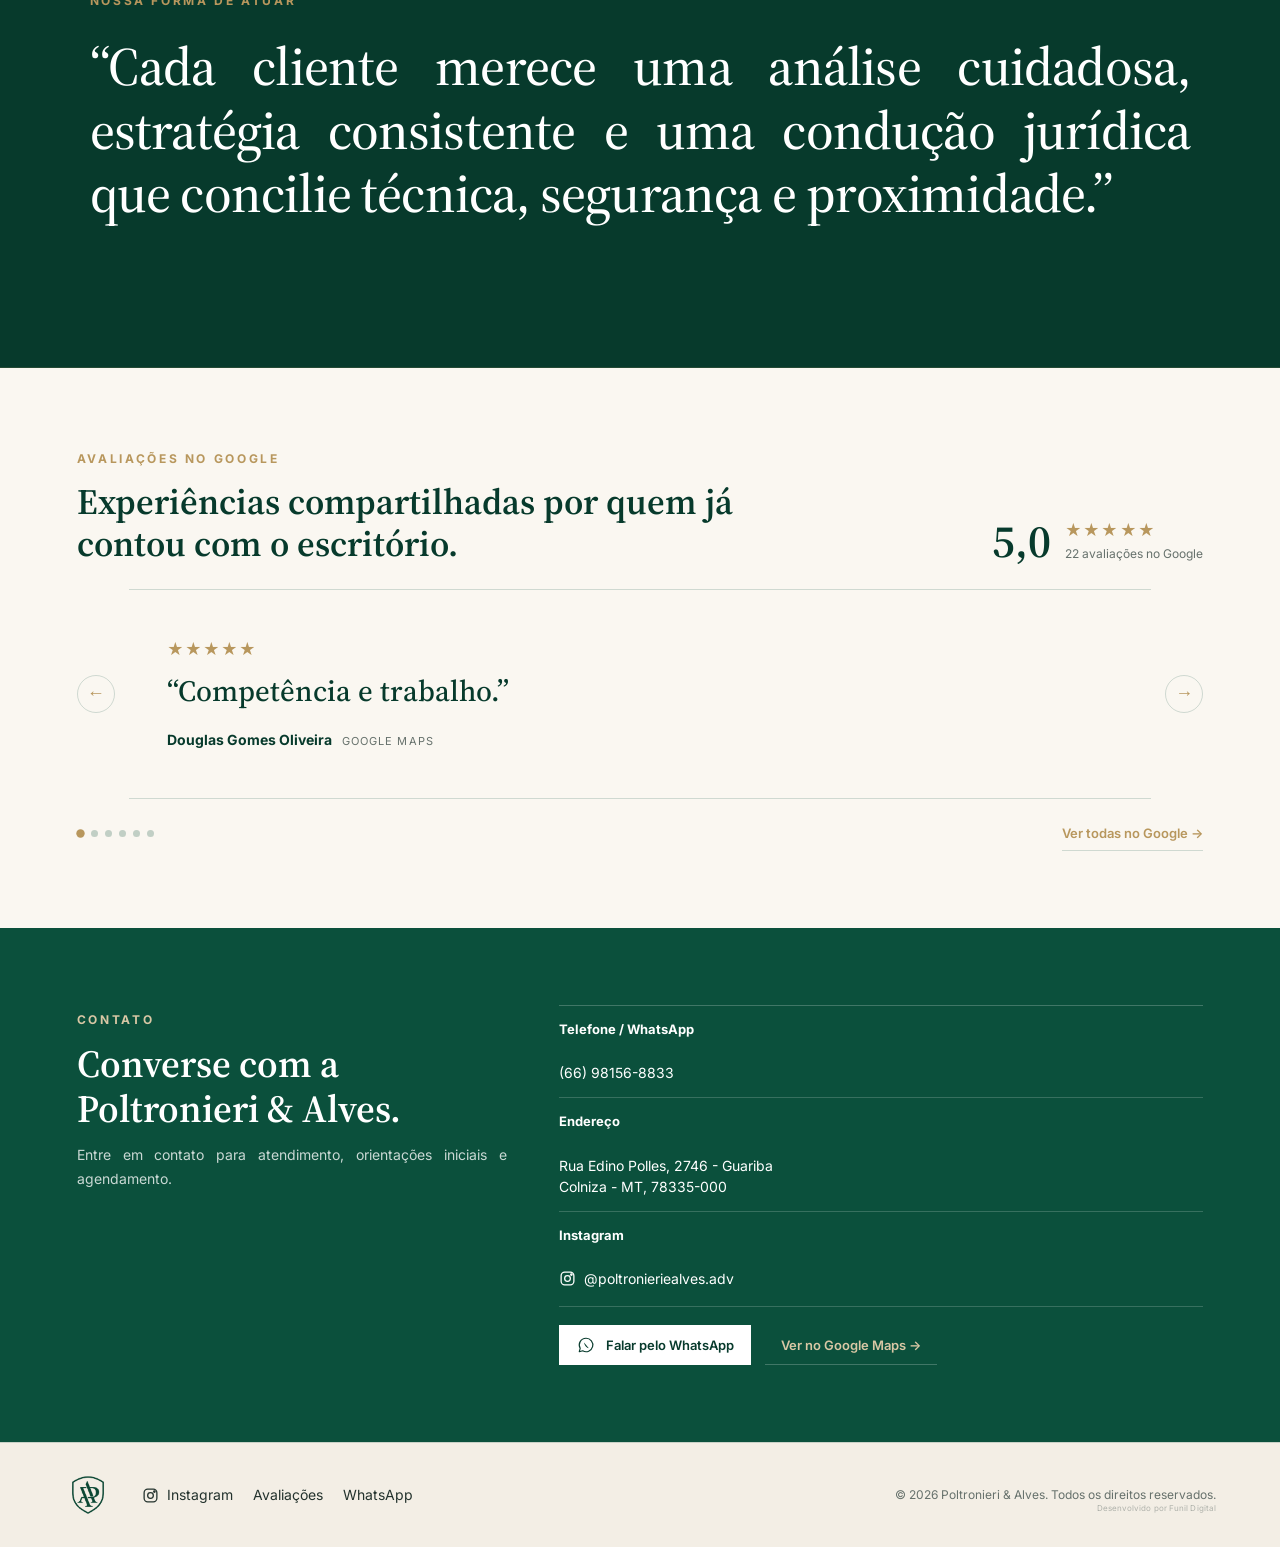
==== commit ec73bb36: "style: redraw WhatsApp handset slimmer" ====
--- a/index.html
+++ b/index.html
@@ -108,7 +108,7 @@
         <p><strong>Telefone / WhatsApp</strong><br><a href="tel:+5566981568833">(66) 98156-8833</a></p>
         <p><strong>Endereço</strong><br><a href="https://www.google.com/maps/search/?api=1&query=Rua+Edino+Polles%2C+2746+-+Guariba%2C+Colniza+-+MT%2C+78335-000" target="_blank" rel="noopener noreferrer">Rua Edino Polles, 2746 - Guariba<br>Colniza - MT, 78335-000</a></p>
         <p><strong>Instagram</strong><br><a class="social-link" href="https://www.instagram.com/poltronieriealves.adv/" target="_blank" rel="noopener noreferrer"><svg viewBox="0 0 24 24" aria-hidden="true"><rect x="3" y="3" width="18" height="18" rx="5"></rect><circle cx="12" cy="12" r="4"></circle><circle cx="17.5" cy="6.5" r="1"></circle></svg>@poltronieriealves.adv</a></p>
-        <div class="contact-actions"><a class="button button-primary icon-button" href="https://wa.me/5566981568833" target="_blank" rel="noopener noreferrer"><svg class="whatsapp-inline-icon" viewBox="0 0 32 32" aria-hidden="true"><path class="wa-bubble" d="M16 5.25a10.75 10.75 0 0 0-9.29 16.16L5.25 26.75l5.52-1.45A10.75 10.75 0 1 0 16 5.25Z"/><path class="wa-phone" d="M12.05 10.9c.23-.22.55-.34.84-.29l1.34.22c.29.05.5.24.59.51l.48 1.55c.08.26.02.52-.17.72l-.8.86c.54 1.3 1.57 2.36 2.86 2.93l.9-.77c.21-.18.48-.23.73-.14l1.52.54c.27.1.45.32.49.61l.17 1.35c.04.31-.09.61-.33.82-.54.47-1.34.78-2.21.78-3.86 0-8.05-4.18-8.05-8.04 0-.84.29-1.61.74-2.15l.9-1.04Z"/></svg>Falar pelo WhatsApp</a><a class="button button-link" href="https://www.google.com/maps/search/?api=1&query=Rua+Edino+Polles%2C+2746+-+Guariba%2C+Colniza+-+MT%2C+78335-000" target="_blank" rel="noopener noreferrer">Ver no Google Maps →</a></div>
+        <div class="contact-actions"><a class="button button-primary icon-button" href="https://wa.me/5566981568833" target="_blank" rel="noopener noreferrer"><svg class="whatsapp-inline-icon" viewBox="0 0 32 32" aria-hidden="true"><path class="wa-bubble" d="M16 5.25a10.75 10.75 0 0 0-9.29 16.16L5.25 26.75l5.52-1.45A10.75 10.75 0 1 0 16 5.25Z"/><path class="wa-phone" d="M12.65 11.45c.3 2.12 1.38 4.2 3.08 5.89 1.46 1.46 3.18 2.45 4.97 2.86"/></svg>Falar pelo WhatsApp</a><a class="button button-link" href="https://www.google.com/maps/search/?api=1&query=Rua+Edino+Polles%2C+2746+-+Guariba%2C+Colniza+-+MT%2C+78335-000" target="_blank" rel="noopener noreferrer">Ver no Google Maps →</a></div>
       </div>
     </section>
   </main>
@@ -124,7 +124,7 @@
   </footer>
 
   <a class="whatsapp-float" href="https://wa.me/5566981568833" target="_blank" rel="noopener noreferrer" aria-label="Falar pelo WhatsApp">
-    <svg viewBox="0 0 32 32" aria-hidden="true"><path class="wa-bubble" d="M16 5.25a10.75 10.75 0 0 0-9.29 16.16L5.25 26.75l5.52-1.45A10.75 10.75 0 1 0 16 5.25Z"/><path class="wa-phone" d="M12.05 10.9c.23-.22.55-.34.84-.29l1.34.22c.29.05.5.24.59.51l.48 1.55c.08.26.02.52-.17.72l-.8.86c.54 1.3 1.57 2.36 2.86 2.93l.9-.77c.21-.18.48-.23.73-.14l1.52.54c.27.1.45.32.49.61l.17 1.35c.04.31-.09.61-.33.82-.54.47-1.34.78-2.21.78-3.86 0-8.05-4.18-8.05-8.04 0-.84.29-1.61.74-2.15l.9-1.04Z"/></svg>
+    <svg viewBox="0 0 32 32" aria-hidden="true"><path class="wa-bubble" d="M16 5.25a10.75 10.75 0 0 0-9.29 16.16L5.25 26.75l5.52-1.45A10.75 10.75 0 1 0 16 5.25Z"/><path class="wa-phone" d="M12.65 11.45c.3 2.12 1.38 4.2 3.08 5.89 1.46 1.46 3.18 2.45 4.97 2.86"/></svg>
   </a>
 
   <script src="script.js"></script>
--- a/tweaks.css
+++ b/tweaks.css
@@ -1 +1 @@
-.brand-logo{transform:scale(1.36)!important;max-width:360px!important}.brand{width:340px}.whatsapp-float{position:fixed;right:22px;bottom:22px;z-index:60;width:58px;height:58px;border-radius:50%;display:grid;place-items:center;background:#22c55e;color:#fff;border:0;box-shadow:0 7px 20px rgba(0,0,0,.2);transition:transform .2s ease,box-shadow .2s ease}.whatsapp-float:hover{transform:translateY(-2px) scale(1.035);box-shadow:0 10px 26px rgba(0,0,0,.26)}.whatsapp-float svg{width:33px;height:33px;display:block;fill:none!important;stroke:currentColor!important;transform:none}.whatsapp-float .wa-bubble,.whatsapp-float .wa-phone{fill:none!important;stroke:currentColor!important;stroke-linecap:round;stroke-linejoin:round}.whatsapp-float .wa-bubble{stroke-width:1.85}.whatsapp-float .wa-phone{stroke-width:1.95}.icon-button{display:inline-flex!important;align-items:center!important;justify-content:center!important;gap:10px!important}.whatsapp-inline-icon{width:20px!important;height:20px!important;display:block!important;flex:0 0 auto!important;fill:none!important;stroke:currentColor!important;transform:translateY(0)!important}.whatsapp-inline-icon .wa-bubble,.whatsapp-inline-icon .wa-phone{fill:none!important;stroke:currentColor!important;stroke-linecap:round;stroke-linejoin:round}.whatsapp-inline-icon .wa-bubble{stroke-width:1.85}.whatsapp-inline-icon .wa-phone{stroke-width:1.95}.hero::before{width:min(68vw,980px)!important;right:-3vw!important;top:26px!important;opacity:.42!important;background-position:center!important;background-size:contain!important}.hero-copy{position:relative;z-index:2}@media(max-width:1100px){.brand{width:300px}.brand-logo{transform:scale(1.26)!important;max-width:320px!important}}@media(max-width:760px){.brand{width:215px}.brand-logo{transform:scale(1.18)!important;max-width:235px!important}.hero p,.section-heading>p,.section-text p,.principles p,.review-slide blockquote,.contact-copy p,.statement blockquote{text-align:center!important;text-align-last:center!important;word-spacing:normal!important;letter-spacing:normal}.principles strong{display:block;text-align:center!important}.practice-item p{text-align:justify!important;text-align-last:auto!important;word-spacing:normal!important;letter-spacing:normal!important}.section-heading,.practice-content,.contact-copy,.contact-details,.review-slide,.statement-inner{text-align:center}.hero-actions,.contact-actions,.reviews-footer{justify-content:center}.review-slide footer{align-items:center}.whatsapp-float{right:16px;bottom:16px;width:54px;height:54px}.whatsapp-float svg{width:31px;height:31px}.hero::before{width:520px!important;right:-240px!important;top:120px!important;opacity:.16!important}}+.brand-logo{transform:scale(1.36)!important;max-width:360px!important}.brand{width:340px}.whatsapp-float{position:fixed;right:22px;bottom:22px;z-index:60;width:58px;height:58px;border-radius:50%;display:grid;place-items:center;background:#22c55e;color:#fff;border:0;box-shadow:0 7px 20px rgba(0,0,0,.2);transition:transform .2s ease,box-shadow .2s ease}.whatsapp-float:hover{transform:translateY(-2px) scale(1.035);box-shadow:0 10px 26px rgba(0,0,0,.26)}.whatsapp-float svg{width:37px;height:37px;display:block;fill:none!important;stroke:currentColor!important;transform:none}.whatsapp-float .wa-bubble,.whatsapp-inline-icon .wa-bubble{fill:none!important;stroke:currentColor!important;stroke-linecap:round;stroke-linejoin:round;stroke-width:1.85}.whatsapp-float .wa-phone,.whatsapp-inline-icon .wa-phone{fill:currentColor!important;stroke:none!important;transform-box:fill-box;transform-origin:center;transform:translateY(.9px) scale(1.06) scaleX(.90)}.icon-button{display:inline-flex!important;align-items:center!important;justify-content:center!important;gap:10px!important}.whatsapp-inline-icon{width:20px!important;height:20px!important;display:block!important;flex:0 0 auto!important;fill:none!important;stroke:currentColor!important;transform:translateY(0)!important}.hero::before{width:min(68vw,980px)!important;right:-3vw!important;top:26px!important;opacity:.42!important;background-position:center!important;background-size:contain!important}.hero-copy{position:relative;z-index:2}@media(max-width:1100px){.brand{width:300px}.brand-logo{transform:scale(1.26)!important;max-width:320px!important}}@media(max-width:760px){.brand{width:215px}.brand-logo{transform:scale(1.18)!important;max-width:235px!important}.hero p,.section-heading>p,.section-text p,.principles p,.review-slide blockquote,.contact-copy p,.statement blockquote{text-align:center!important;text-align-last:center!important;word-spacing:normal!important;letter-spacing:normal}.principles strong{display:block;text-align:center!important}.practice-item p{text-align:justify!important;text-align-last:auto!important;word-spacing:normal!important;letter-spacing:normal!important}.section-heading,.practice-content,.contact-copy,.contact-details,.review-slide,.statement-inner{text-align:center}.hero-actions,.contact-actions,.reviews-footer{justify-content:center}.review-slide footer{align-items:center}.whatsapp-float{right:16px;bottom:16px;width:54px;height:54px}.whatsapp-float svg{width:35px;height:35px}.hero::before{width:520px!important;right:-240px!important;top:120px!important;opacity:.16!important}}
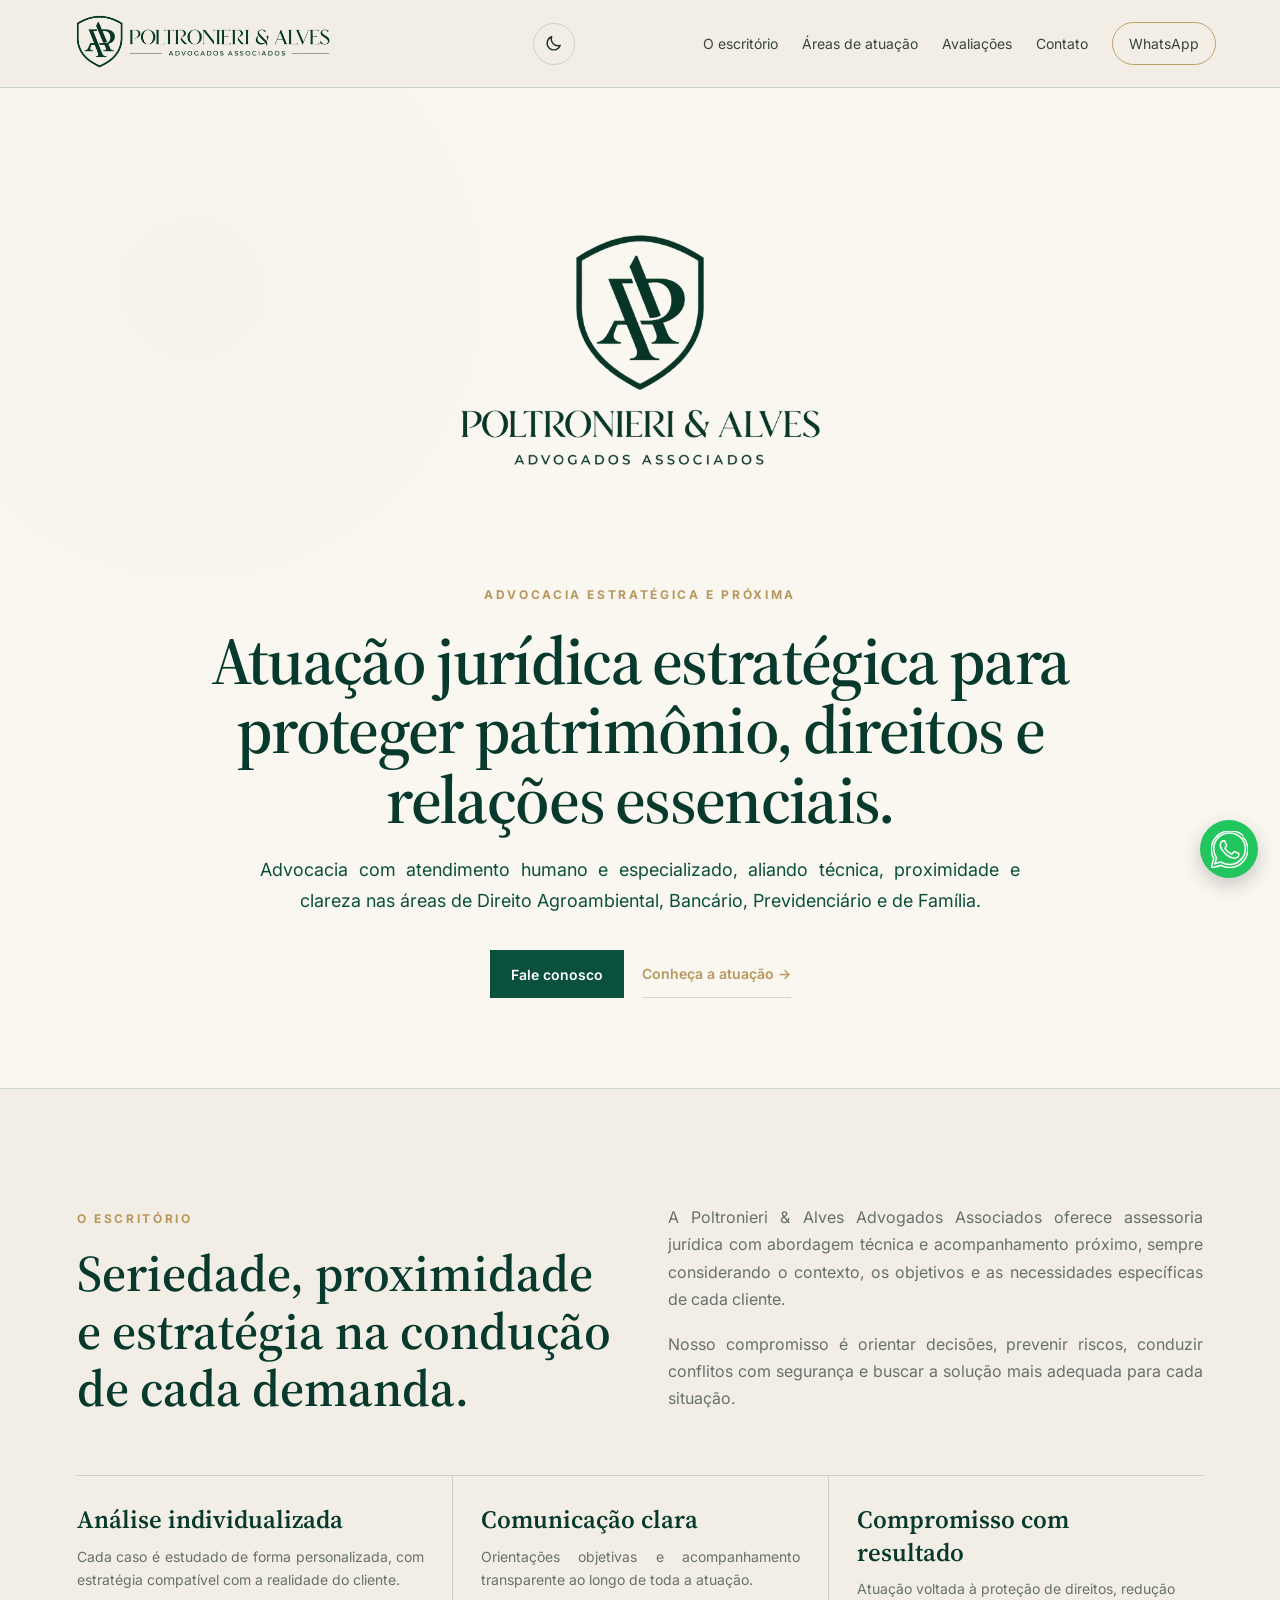
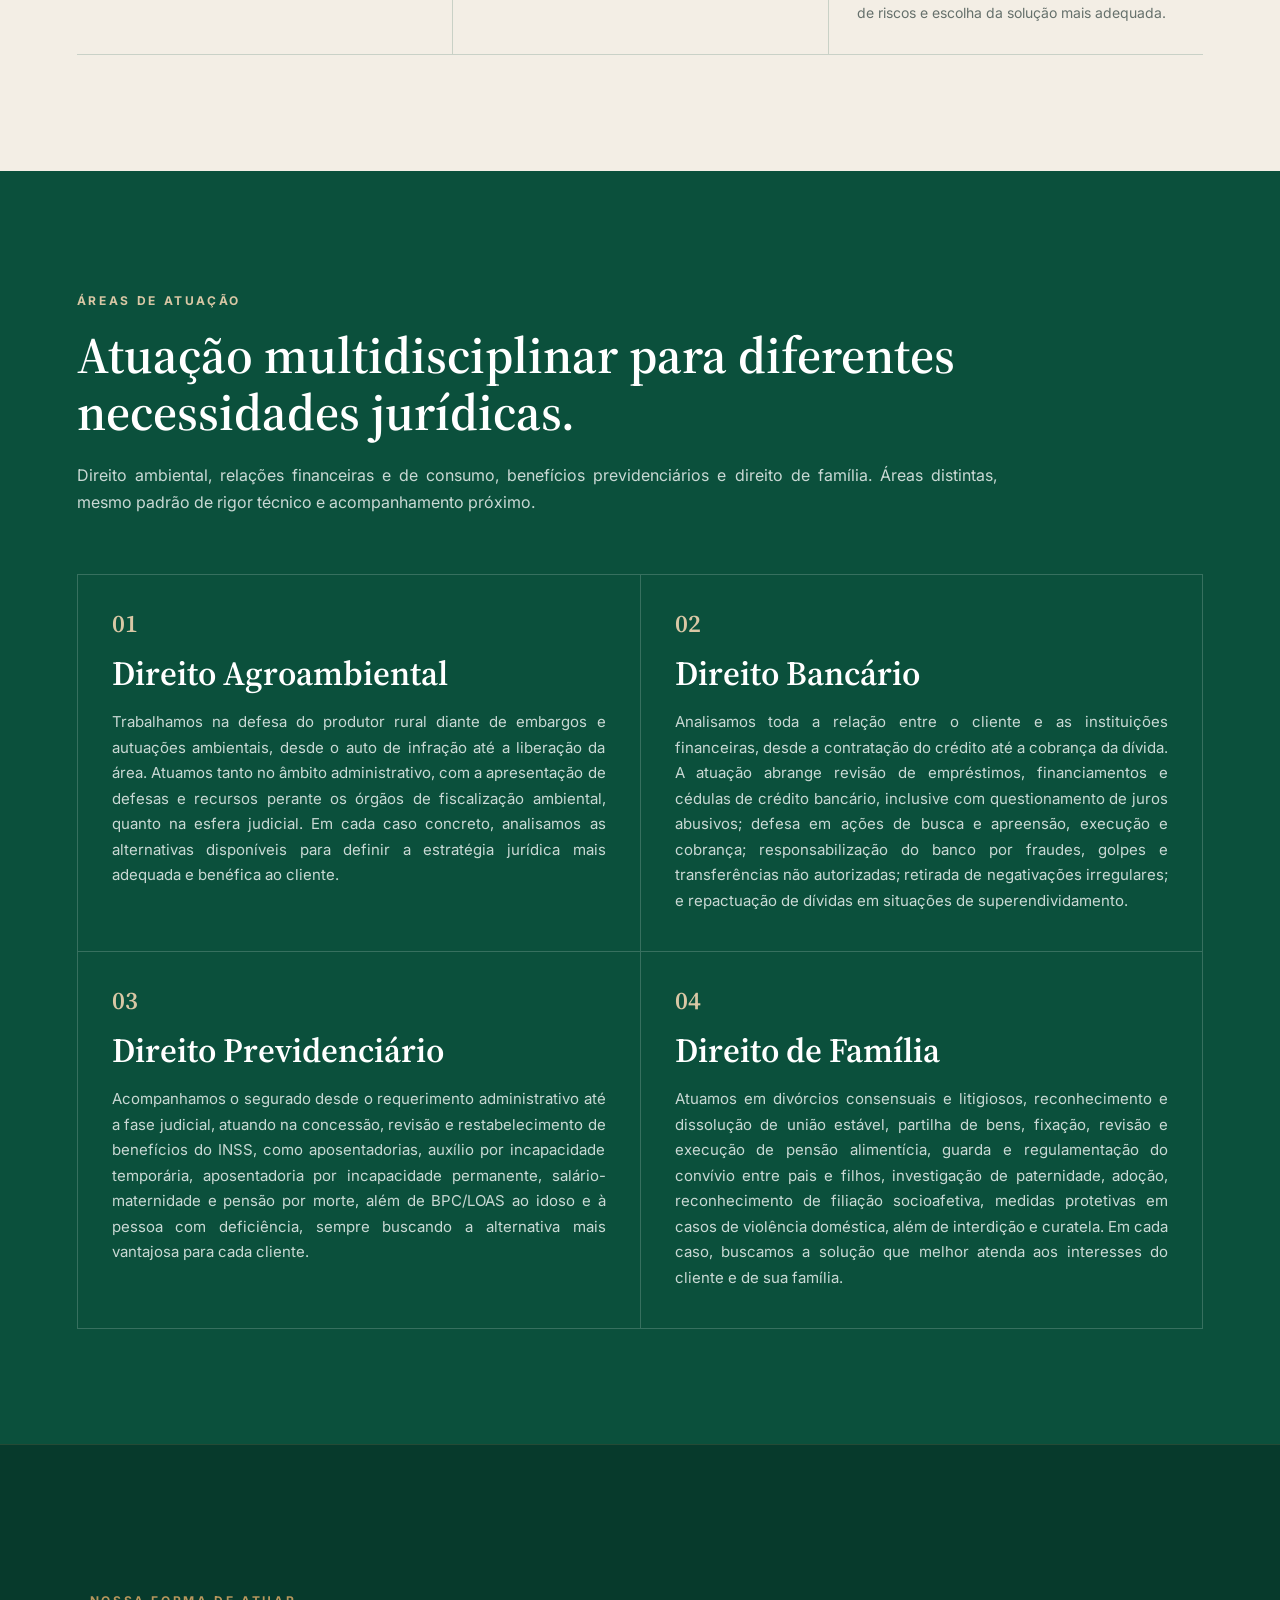
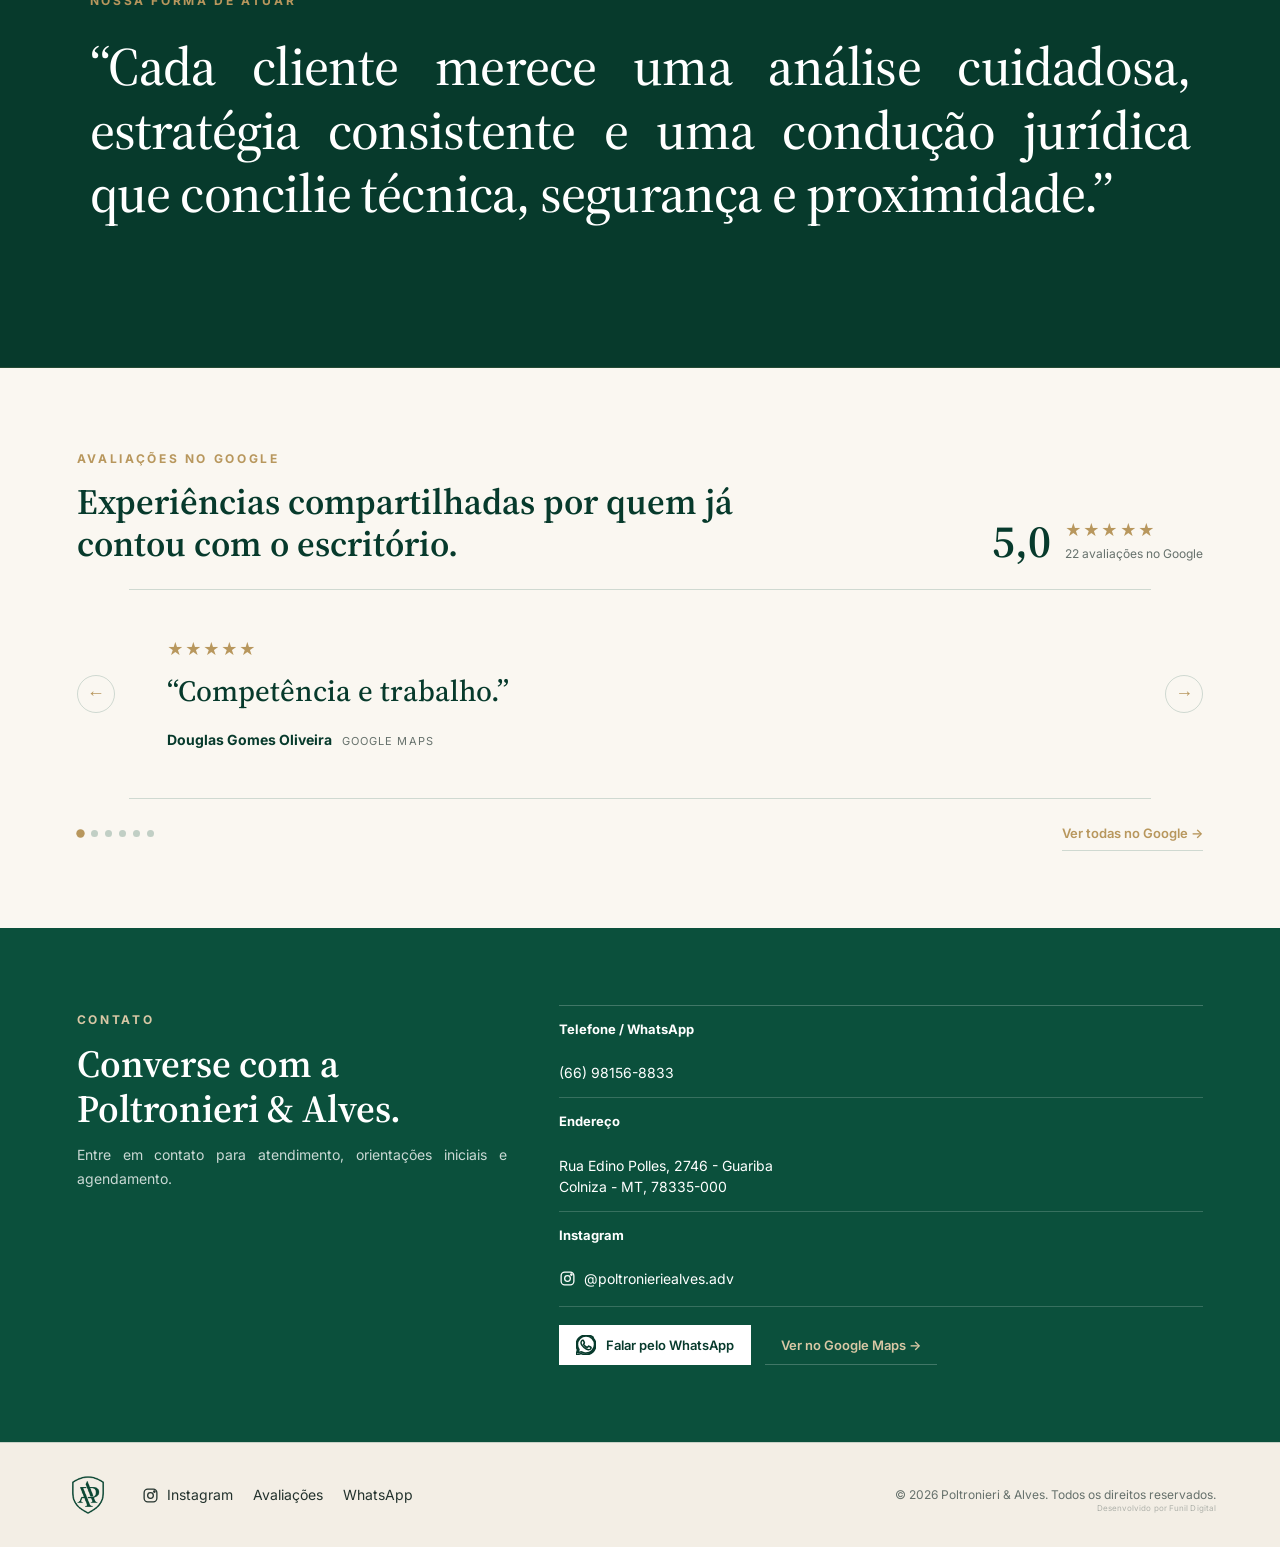
==== commit 79e9c636: "fix: replace custom WhatsApp drawing with canonical mark" ====
--- a/index.html
+++ b/index.html
@@ -108,7 +108,7 @@
         <p><strong>Telefone / WhatsApp</strong><br><a href="tel:+5566981568833">(66) 98156-8833</a></p>
         <p><strong>Endereço</strong><br><a href="https://www.google.com/maps/search/?api=1&query=Rua+Edino+Polles%2C+2746+-+Guariba%2C+Colniza+-+MT%2C+78335-000" target="_blank" rel="noopener noreferrer">Rua Edino Polles, 2746 - Guariba<br>Colniza - MT, 78335-000</a></p>
         <p><strong>Instagram</strong><br><a class="social-link" href="https://www.instagram.com/poltronieriealves.adv/" target="_blank" rel="noopener noreferrer"><svg viewBox="0 0 24 24" aria-hidden="true"><rect x="3" y="3" width="18" height="18" rx="5"></rect><circle cx="12" cy="12" r="4"></circle><circle cx="17.5" cy="6.5" r="1"></circle></svg>@poltronieriealves.adv</a></p>
-        <div class="contact-actions"><a class="button button-primary icon-button" href="https://wa.me/5566981568833" target="_blank" rel="noopener noreferrer"><svg class="whatsapp-inline-icon" viewBox="0 0 32 32" aria-hidden="true"><path class="wa-bubble" d="M16 5.25a10.75 10.75 0 0 0-9.29 16.16L5.25 26.75l5.52-1.45A10.75 10.75 0 1 0 16 5.25Z"/><path class="wa-phone" d="M12.65 11.45c.3 2.12 1.38 4.2 3.08 5.89 1.46 1.46 3.18 2.45 4.97 2.86"/></svg>Falar pelo WhatsApp</a><a class="button button-link" href="https://www.google.com/maps/search/?api=1&query=Rua+Edino+Polles%2C+2746+-+Guariba%2C+Colniza+-+MT%2C+78335-000" target="_blank" rel="noopener noreferrer">Ver no Google Maps →</a></div>
+        <div class="contact-actions"><a class="button button-primary icon-button" href="https://wa.me/5566981568833" target="_blank" rel="noopener noreferrer"><svg class="whatsapp-inline-icon whatsapp-mark" viewBox="0 0 24 24" aria-hidden="true"><path d="M17.472 14.382c-.297-.149-1.758-.867-2.03-.966-.273-.099-.471-.148-.67.15-.197.297-.767.966-.94 1.164-.173.198-.347.223-.644.074-.297-.149-1.255-.463-2.39-1.475-.883-.788-1.48-1.761-1.653-2.059-.173-.297-.018-.458.13-.606.134-.133.297-.347.446-.52.149-.174.198-.298.297-.497.1-.198.05-.371-.025-.52-.074-.149-.669-1.612-.916-2.207-.242-.579-.487-.5-.669-.51-.173-.008-.371-.01-.57-.01-.198 0-.52.074-.792.372-.272.297-1.04 1.016-1.04 2.479s1.065 2.876 1.213 3.074c.149.198 2.095 3.2 5.076 4.487.709.306 1.262.489 1.694.625.712.227 1.36.195 1.871.118.571-.085 1.758-.719 2.006-1.413.248-.694.248-1.289.173-1.413-.074-.124-.272-.198-.57-.347m-5.421 7.403h-.004a10.24 10.24 0 01-5.228-1.43l-.375-.223-3.888 1.02 1.037-3.79-.245-.39a10.23 10.23 0 01-1.57-5.47c.002-5.645 4.596-10.239 10.242-10.239 2.735 0 5.306 1.066 7.24 3.002a10.17 10.17 0 012.998 7.243c-.003 5.645-4.597 10.239-10.237 10.239m8.72-18.956A12.15 12.15 0 0012.012 0C5.495 0 .192 5.304.19 11.821c0 2.084.543 4.119 1.573 5.91L.09 24l6.411-1.682a11.82 11.82 0 005.509 1.404h.005c6.517 0 11.82-5.304 11.823-11.821a11.74 11.74 0 00-3.447-8.352"/></svg>Falar pelo WhatsApp</a><a class="button button-link" href="https://www.google.com/maps/search/?api=1&query=Rua+Edino+Polles%2C+2746+-+Guariba%2C+Colniza+-+MT%2C+78335-000" target="_blank" rel="noopener noreferrer">Ver no Google Maps →</a></div>
       </div>
     </section>
   </main>
@@ -124,7 +124,7 @@
   </footer>
 
   <a class="whatsapp-float" href="https://wa.me/5566981568833" target="_blank" rel="noopener noreferrer" aria-label="Falar pelo WhatsApp">
-    <svg viewBox="0 0 32 32" aria-hidden="true"><path class="wa-bubble" d="M16 5.25a10.75 10.75 0 0 0-9.29 16.16L5.25 26.75l5.52-1.45A10.75 10.75 0 1 0 16 5.25Z"/><path class="wa-phone" d="M12.65 11.45c.3 2.12 1.38 4.2 3.08 5.89 1.46 1.46 3.18 2.45 4.97 2.86"/></svg>
+    <svg class="whatsapp-mark" viewBox="0 0 24 24" aria-hidden="true"><path d="M17.472 14.382c-.297-.149-1.758-.867-2.03-.966-.273-.099-.471-.148-.67.15-.197.297-.767.966-.94 1.164-.173.198-.347.223-.644.074-.297-.149-1.255-.463-2.39-1.475-.883-.788-1.48-1.761-1.653-2.059-.173-.297-.018-.458.13-.606.134-.133.297-.347.446-.52.149-.174.198-.298.297-.497.1-.198.05-.371-.025-.52-.074-.149-.669-1.612-.916-2.207-.242-.579-.487-.5-.669-.51-.173-.008-.371-.01-.57-.01-.198 0-.52.074-.792.372-.272.297-1.04 1.016-1.04 2.479s1.065 2.876 1.213 3.074c.149.198 2.095 3.2 5.076 4.487.709.306 1.262.489 1.694.625.712.227 1.36.195 1.871.118.571-.085 1.758-.719 2.006-1.413.248-.694.248-1.289.173-1.413-.074-.124-.272-.198-.57-.347m-5.421 7.403h-.004a10.24 10.24 0 01-5.228-1.43l-.375-.223-3.888 1.02 1.037-3.79-.245-.39a10.23 10.23 0 01-1.57-5.47c.002-5.645 4.596-10.239 10.242-10.239 2.735 0 5.306 1.066 7.24 3.002a10.17 10.17 0 012.998 7.243c-.003 5.645-4.597 10.239-10.237 10.239m8.72-18.956A12.15 12.15 0 0012.012 0C5.495 0 .192 5.304.19 11.821c0 2.084.543 4.119 1.573 5.91L.09 24l6.411-1.682a11.82 11.82 0 005.509 1.404h.005c6.517 0 11.82-5.304 11.823-11.821a11.74 11.74 0 00-3.447-8.352"/></svg>
   </a>
 
   <script src="script.js"></script>
--- a/tweaks.css
+++ b/tweaks.css
@@ -1 +1 @@
-.brand-logo{transform:scale(1.36)!important;max-width:360px!important}.brand{width:340px}.whatsapp-float{position:fixed;right:22px;bottom:22px;z-index:60;width:58px;height:58px;border-radius:50%;display:grid;place-items:center;background:#22c55e;color:#fff;border:0;box-shadow:0 7px 20px rgba(0,0,0,.2);transition:transform .2s ease,box-shadow .2s ease}.whatsapp-float:hover{transform:translateY(-2px) scale(1.035);box-shadow:0 10px 26px rgba(0,0,0,.26)}.whatsapp-float svg{width:37px;height:37px;display:block;fill:none!important;stroke:currentColor!important;transform:none}.whatsapp-float .wa-bubble,.whatsapp-inline-icon .wa-bubble{fill:none!important;stroke:currentColor!important;stroke-linecap:round;stroke-linejoin:round;stroke-width:1.85}.whatsapp-float .wa-phone,.whatsapp-inline-icon .wa-phone{fill:currentColor!important;stroke:none!important;transform-box:fill-box;transform-origin:center;transform:translateY(.9px) scale(1.06) scaleX(.90)}.icon-button{display:inline-flex!important;align-items:center!important;justify-content:center!important;gap:10px!important}.whatsapp-inline-icon{width:20px!important;height:20px!important;display:block!important;flex:0 0 auto!important;fill:none!important;stroke:currentColor!important;transform:translateY(0)!important}.hero::before{width:min(68vw,980px)!important;right:-3vw!important;top:26px!important;opacity:.42!important;background-position:center!important;background-size:contain!important}.hero-copy{position:relative;z-index:2}@media(max-width:1100px){.brand{width:300px}.brand-logo{transform:scale(1.26)!important;max-width:320px!important}}@media(max-width:760px){.brand{width:215px}.brand-logo{transform:scale(1.18)!important;max-width:235px!important}.hero p,.section-heading>p,.section-text p,.principles p,.review-slide blockquote,.contact-copy p,.statement blockquote{text-align:center!important;text-align-last:center!important;word-spacing:normal!important;letter-spacing:normal}.principles strong{display:block;text-align:center!important}.practice-item p{text-align:justify!important;text-align-last:auto!important;word-spacing:normal!important;letter-spacing:normal!important}.section-heading,.practice-content,.contact-copy,.contact-details,.review-slide,.statement-inner{text-align:center}.hero-actions,.contact-actions,.reviews-footer{justify-content:center}.review-slide footer{align-items:center}.whatsapp-float{right:16px;bottom:16px;width:54px;height:54px}.whatsapp-float svg{width:35px;height:35px}.hero::before{width:520px!important;right:-240px!important;top:120px!important;opacity:.16!important}}+.brand-logo{transform:scale(1.36)!important;max-width:360px!important}.brand{width:340px}.whatsapp-float{position:fixed;right:22px;bottom:22px;z-index:60;width:58px;height:58px;border-radius:50%;display:grid;place-items:center;background:#22c55e;color:#fff;border:0;box-shadow:0 7px 20px rgba(0,0,0,.2);transition:transform .2s ease,box-shadow .2s ease}.whatsapp-float:hover{transform:translateY(-2px) scale(1.035);box-shadow:0 10px 26px rgba(0,0,0,.26)}.whatsapp-float svg{width:37px;height:37px;display:block;fill:none!important;stroke:currentColor!important;transform:none}.whatsapp-float .wa-bubble,.whatsapp-inline-icon .wa-bubble{fill:none!important;stroke:currentColor!important;stroke-linecap:round;stroke-linejoin:round;stroke-width:1.85}.whatsapp-float .wa-phone,.whatsapp-inline-icon .wa-phone{fill:currentColor!important;stroke:none!important;transform-box:fill-box;transform-origin:center;transform:translateY(.9px) scale(1.08) scaleX(.78)}.icon-button{display:inline-flex!important;align-items:center!important;justify-content:center!important;gap:10px!important}.whatsapp-inline-icon{width:20px!important;height:20px!important;display:block!important;flex:0 0 auto!important;fill:none!important;stroke:currentColor!important;transform:translateY(0)!important}.hero::before{width:min(68vw,980px)!important;right:-3vw!important;top:26px!important;opacity:.42!important;background-position:center!important;background-size:contain!important}.hero-copy{position:relative;z-index:2}@media(max-width:1100px){.brand{width:300px}.brand-logo{transform:scale(1.26)!important;max-width:320px!important}}@media(max-width:760px){.brand{width:215px}.brand-logo{transform:scale(1.18)!important;max-width:235px!important}.hero p,.section-heading>p,.section-text p,.principles p,.review-slide blockquote,.contact-copy p,.statement blockquote{text-align:center!important;text-align-last:center!important;word-spacing:normal!important;letter-spacing:normal}.principles strong{display:block;text-align:center!important}.practice-item p{text-align:justify!important;text-align-last:auto!important;word-spacing:normal!important;letter-spacing:normal!important}.section-heading,.practice-content,.contact-copy,.contact-details,.review-slide,.statement-inner{text-align:center}.hero-actions,.contact-actions,.reviews-footer{justify-content:center}.review-slide footer{align-items:center}.whatsapp-float{right:16px;bottom:16px;width:54px;height:54px}.whatsapp-float svg{width:35px;height:35px}.hero::before{width:520px!important;right:-240px!important;top:120px!important;opacity:.16!important}}
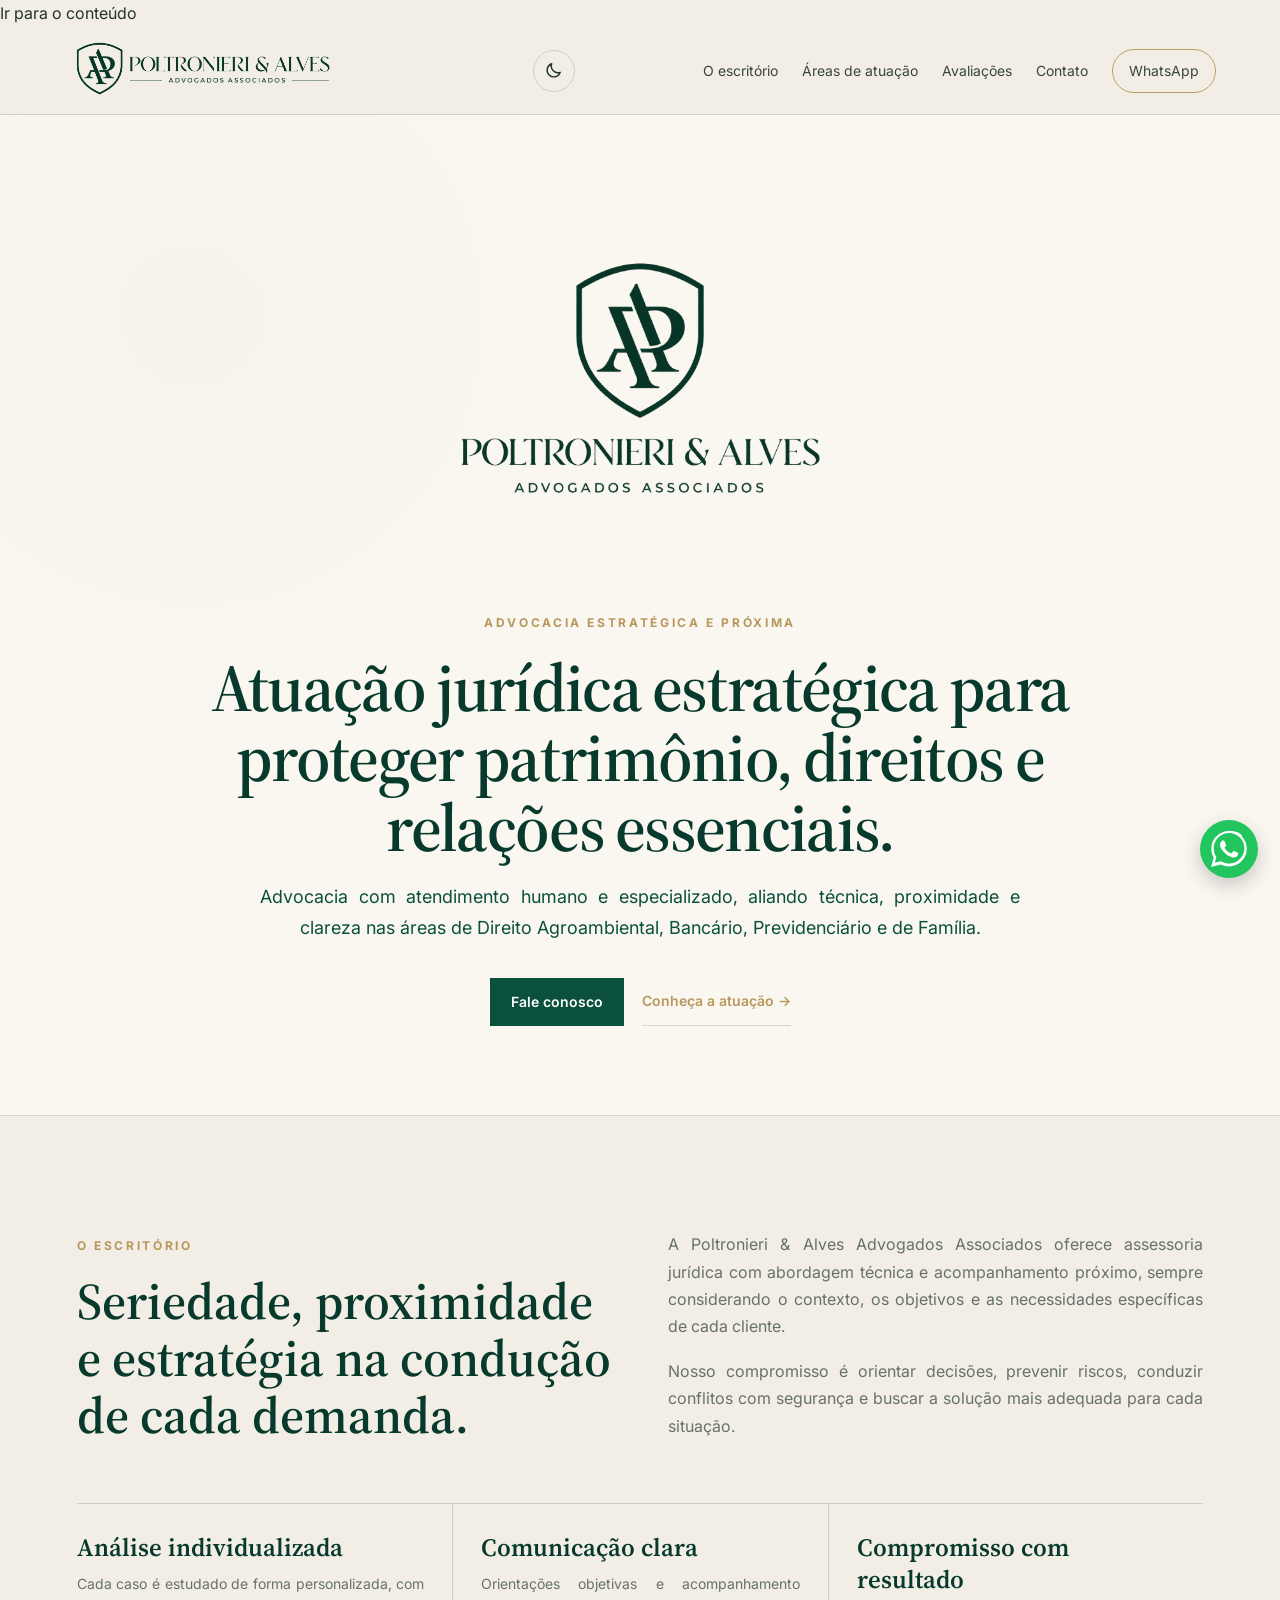
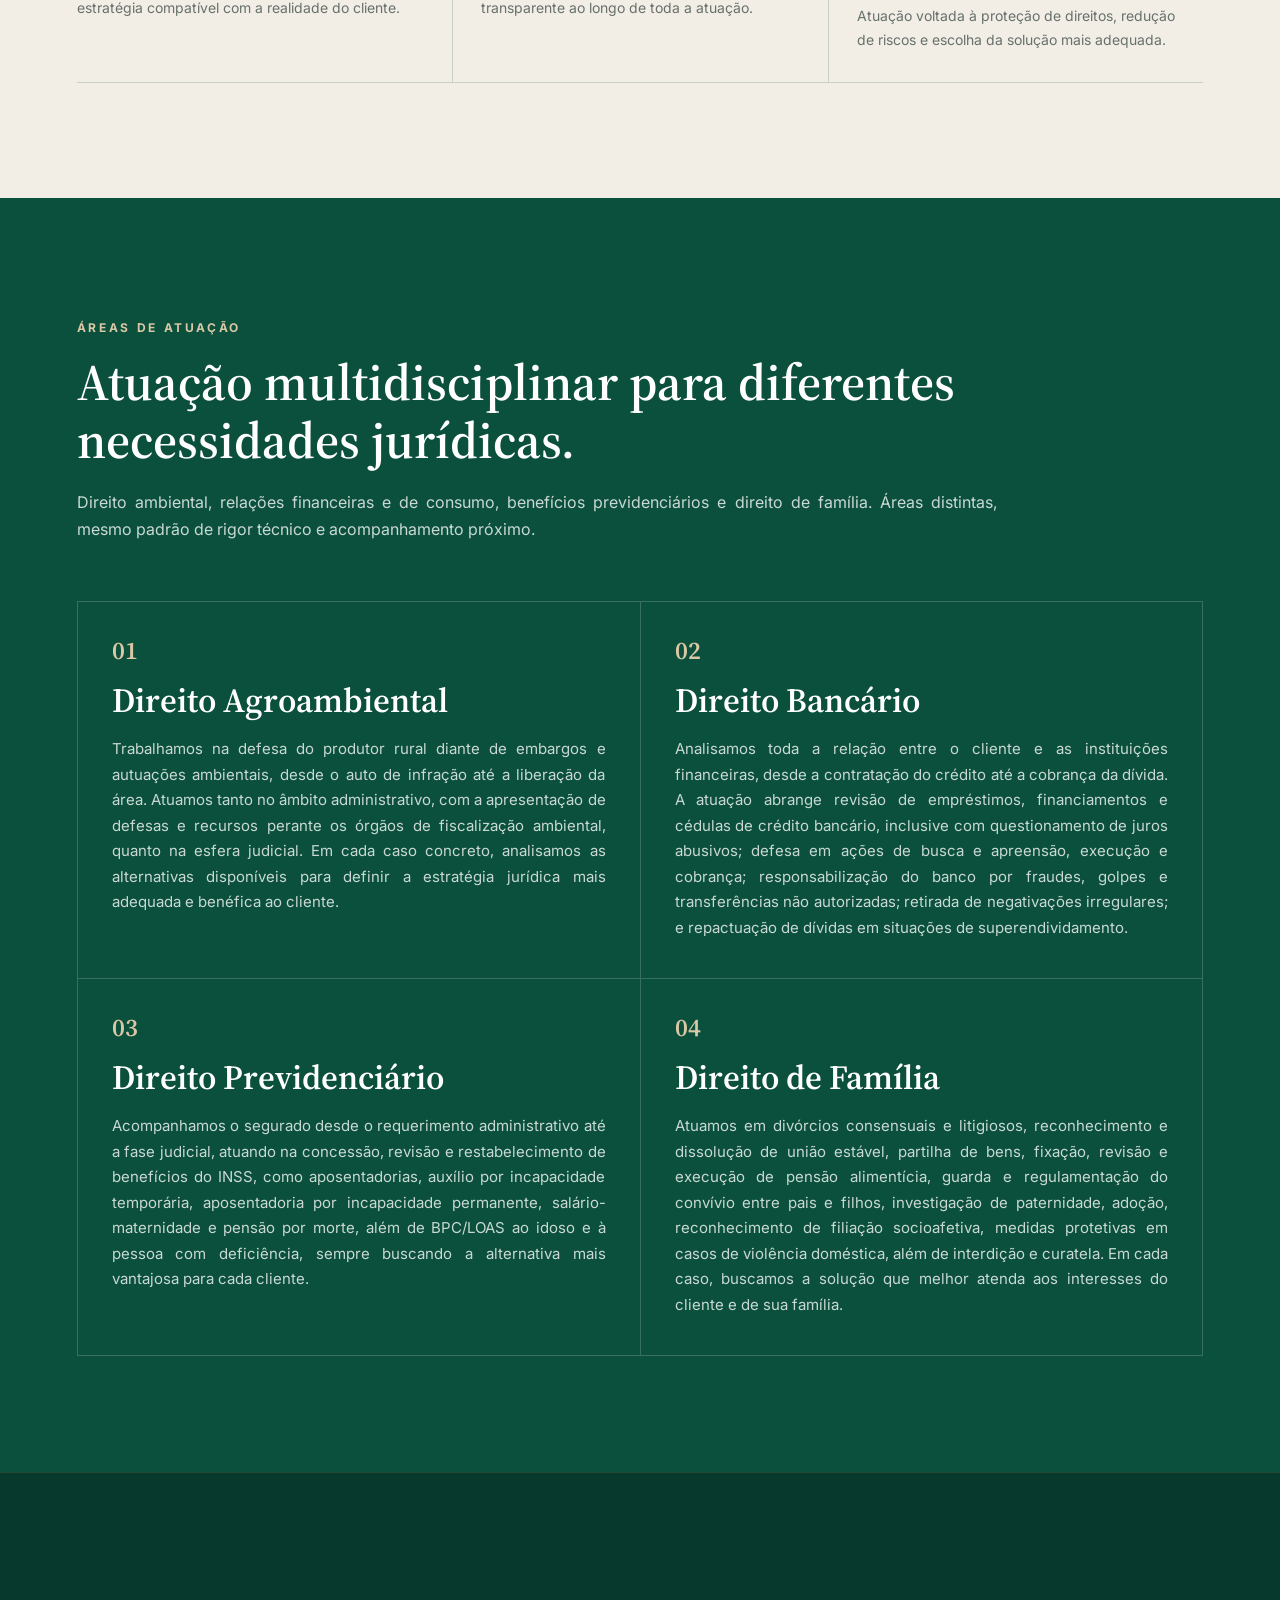
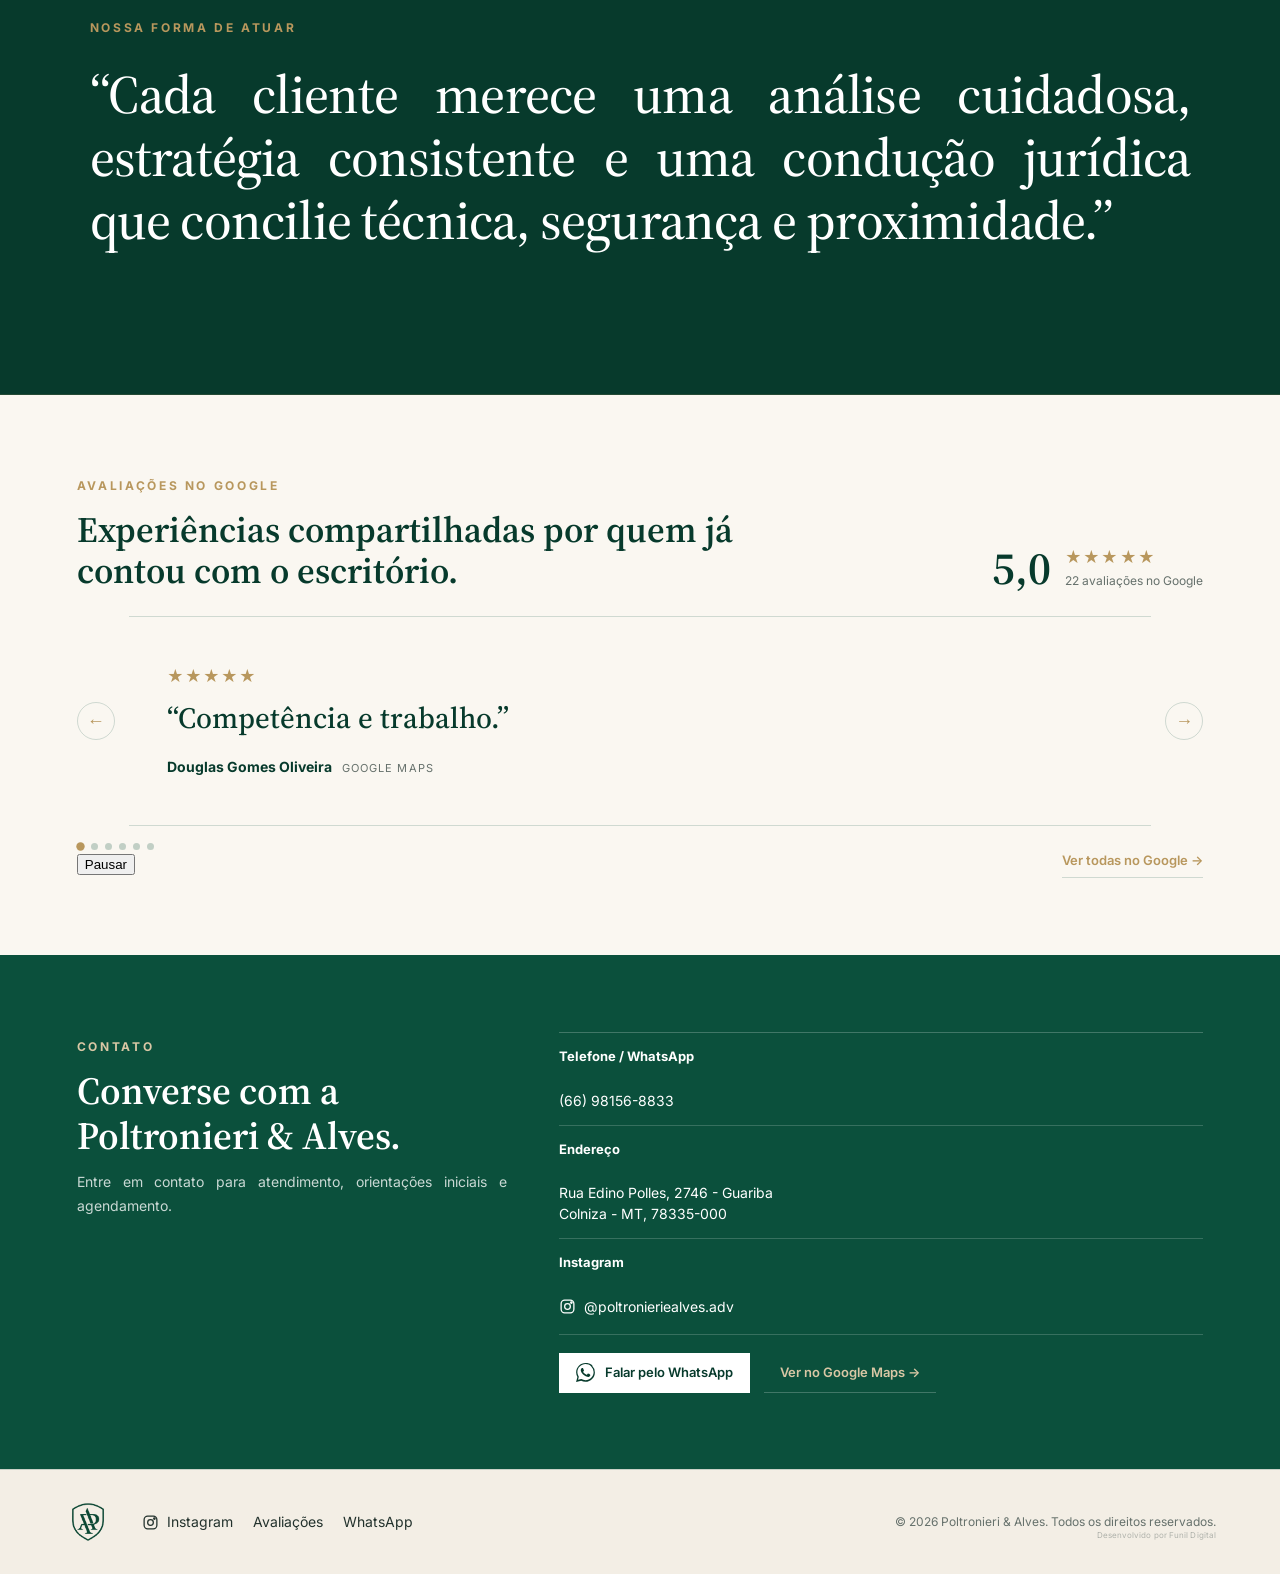
==== commit c78d72b3: "seo: add production metadata, schema and accessibility" ====
--- a/index.html
+++ b/index.html
@@ -3,14 +3,33 @@
 <head>
   <meta charset="utf-8" />
   <meta name="viewport" content="width=device-width, initial-scale=1" />
-  <meta name="description" content="Poltronieri & Alves Advogados Associados — atuação em Direito Agroambiental, Bancário, Previdenciário e de Família." />
-  <title>Poltronieri & Alves | Advogados Associados</title>
+  <title>Poltronieri & Alves Advogados | Colniza - MT</title>
+  <meta name="description" content="Poltronieri & Alves Advogados Associados em Colniza - MT. Atuação em Direito Agroambiental, Bancário, Previdenciário e de Família." />
+  <meta name="robots" content="index,follow,max-image-preview:large" />
+  <meta name="referrer" content="strict-origin-when-cross-origin" />
+  <meta name="theme-color" content="#0b503c" />
+  <link rel="canonical" href="https://poltronieriealves.com.br/" />
+
+  <meta property="og:type" content="website" />
+  <meta property="og:locale" content="pt_BR" />
+  <meta property="og:site_name" content="Poltronieri & Alves Advogados Associados" />
+  <meta property="og:title" content="Poltronieri & Alves Advogados | Colniza - MT" />
+  <meta property="og:description" content="Advocacia com atendimento próximo e atuação em Direito Agroambiental, Bancário, Previdenciário e de Família." />
+  <meta property="og:url" content="https://poltronieriealves.com.br/" />
+  <meta property="og:image" content="https://poltronieriealves.com.br/assets/logo-stacked-green.png" />
+  <meta property="og:image:alt" content="Poltronieri & Alves Advogados Associados" />
+
+  <meta name="twitter:card" content="summary" />
+  <meta name="twitter:title" content="Poltronieri & Alves Advogados | Colniza - MT" />
+  <meta name="twitter:description" content="Advocacia em Colniza - MT com atuação em Direito Agroambiental, Bancário, Previdenciário e de Família." />
+  <meta name="twitter:image" content="https://poltronieriealves.com.br/assets/logo-stacked-green.png" />
+
   <link rel="icon" type="image/png" href="assets/logo-shield-green.png" />
   <link rel="apple-touch-icon" href="assets/logo-shield-green.png" />
   <link rel="preconnect" href="https://fonts.googleapis.com">
   <link rel="preconnect" href="https://fonts.gstatic.com" crossorigin>
   <link href="https://fonts.googleapis.com/css2?family=Source+Serif+4:wght@500;600;700&family=Inter:wght@400;500;600;700&display=swap" rel="stylesheet">
-  <script>document.documentElement.dataset.theme=localStorage.getItem('theme')||'light';</script>
+  <script>try{document.documentElement.dataset.theme=localStorage.getItem('theme')||'light'}catch(e){document.documentElement.dataset.theme='light'}</script>
   <link rel="stylesheet" href="styles.css" />
   <link rel="stylesheet" href="hero-ornament.css" />
   <link rel="stylesheet" href="tweaks.css" />
@@ -20,21 +39,56 @@
     @media(max-width:1000px){.hero::before{width:min(72vw,760px)!important;right:-20vw!important;top:76px!important;opacity:.22!important}}
     @media(max-width:760px){.hero::before{width:500px!important;right:-280px!important;top:150px!important;opacity:.1!important}}
   </style>
+
+  <script type="application/ld+json">
+  {
+    "@context":"https://schema.org",
+    "@type":"LegalService",
+    "@id":"https://poltronieriealves.com.br/#legalservice",
+    "name":"Poltronieri & Alves Advogados Associados",
+    "url":"https://poltronieriealves.com.br/",
+    "telephone":"+55 66 98156-8833",
+    "image":"https://poltronieriealves.com.br/assets/logo-stacked-green.png",
+    "logo":"https://poltronieriealves.com.br/assets/logo-shield-green.png",
+    "address":{
+      "@type":"PostalAddress",
+      "streetAddress":"Rua Edino Polles, 2746 - Guariba",
+      "addressLocality":"Colniza",
+      "addressRegion":"MT",
+      "postalCode":"78335-000",
+      "addressCountry":"BR"
+    },
+    "geo":{
+      "@type":"GeoCoordinates",
+      "latitude":-9.4637153,
+      "longitude":-59.2229645
+    },
+    "sameAs":["https://www.instagram.com/poltronieriealves.adv/"],
+    "knowsAbout":[
+      "Direito Agroambiental",
+      "Direito Bancário",
+      "Direito Previdenciário",
+      "Direito de Família"
+    ]
+  }
+  </script>
 </head>
 <body>
+  <a class="skip-link" href="#conteudo">Ir para o conteúdo</a>
+
   <header class="site-header">
     <a class="brand" href="#inicio" aria-label="Poltronieri & Alves - início">
-      <img class="brand-logo theme-logo theme-logo-dark" src="assets/logo-horizontal-white.png" alt="Poltronieri & Alves Advogados Associados" />
-      <img class="brand-logo theme-logo theme-logo-light" src="assets/logo-horizontal-green.png" alt="Poltronieri & Alves Advogados Associados" />
+      <img class="brand-logo theme-logo theme-logo-dark" src="assets/logo-horizontal-white.png" alt="Poltronieri & Alves Advogados Associados" decoding="async" />
+      <img class="brand-logo theme-logo theme-logo-light" src="assets/logo-horizontal-green.png" alt="Poltronieri & Alves Advogados Associados" decoding="async" />
     </a>
     <div class="header-actions">
       <button class="theme-toggle" type="button" aria-label="Alternar para tema escuro" title="Alternar tema">
         <svg class="theme-icon-sun" viewBox="0 0 24 24" aria-hidden="true"><circle cx="12" cy="12" r="4"></circle><path d="M12 2v2M12 20v2M4.93 4.93l1.42 1.42M17.65 17.65l1.42 1.42M2 12h2M20 12h2M4.93 19.07l1.42-1.42M17.65 6.35l1.42-1.42"></path></svg>
         <svg class="theme-icon-moon" viewBox="0 0 24 24" aria-hidden="true"><path d="M20.5 14.3A8.5 8.5 0 0 1 9.7 3.5 8.5 8.5 0 1 0 20.5 14.3Z"></path></svg>
       </button>
-      <button class="menu-toggle" aria-label="Abrir menu" aria-expanded="false">☰</button>
+      <button class="menu-toggle" type="button" aria-label="Abrir menu" aria-expanded="false" aria-controls="menu-principal">☰</button>
     </div>
-    <nav class="nav" aria-label="Navegação principal">
+    <nav class="nav" id="menu-principal" aria-label="Navegação principal">
       <a href="#escritorio">O escritório</a>
       <a href="#atuacao">Áreas de atuação</a>
       <a href="#avaliacoes">Avaliações</a>
@@ -43,11 +97,11 @@
     </nav>
   </header>
 
-  <main>
+  <main id="conteudo">
     <section class="hero" id="inicio">
       <div class="hero-copy reveal">
-        <img class="hero-brand theme-logo theme-logo-dark" src="assets/logo-stacked-white.png" alt="Poltronieri & Alves Advogados Associados" />
-        <img class="hero-brand theme-logo theme-logo-light" src="assets/logo-stacked-green.png" alt="Poltronieri & Alves Advogados Associados" />
+        <img class="hero-brand theme-logo theme-logo-dark" src="assets/logo-stacked-white.png" alt="Poltronieri & Alves Advogados Associados" decoding="async" fetchpriority="high" />
+        <img class="hero-brand theme-logo theme-logo-light" src="assets/logo-stacked-green.png" alt="Poltronieri & Alves Advogados Associados" decoding="async" fetchpriority="high" />
         <span class="eyebrow">Advocacia estratégica e próxima</span>
         <h1>Atuação jurídica estratégica para proteger patrimônio, direitos e relações essenciais.</h1>
         <p>Advocacia com atendimento humano e especializado, aliando técnica, proximidade e clareza nas áreas de Direito Agroambiental, Bancário, Previdenciário e de Família.</p>
@@ -89,7 +143,7 @@
       <div class="reviews-head reveal"><div><span class="section-label">Avaliações no Google</span><h2>Experiências compartilhadas por quem já contou com o escritório.</h2></div><div class="rating-summary" aria-label="Nota 5 de 5 em 22 avaliações"><strong>5,0</strong><div><div class="rating-stars" aria-hidden="true">★★★★★</div><span>22 avaliações no Google</span></div></div></div>
       <div class="reviews-carousel reveal" aria-roledescription="carrossel" aria-label="Avaliações de clientes">
         <button class="carousel-button carousel-prev" type="button" aria-label="Avaliação anterior">←</button>
-        <div class="reviews-viewport"><div class="reviews-track">
+        <div class="reviews-viewport"><div class="reviews-track" aria-live="off">
           <article class="review-slide"><div class="review-stars" aria-label="5 estrelas">★★★★★</div><blockquote>“Competência e trabalho.”</blockquote><footer><strong>Douglas Gomes Oliveira</strong><span>Google Maps</span></footer></article>
           <article class="review-slide"><div class="review-stars" aria-label="5 estrelas">★★★★★</div><blockquote>“Melhor atendimento ao cliente”</blockquote><footer><strong>dionera nutts</strong><span>Google Maps</span></footer></article>
           <article class="review-slide"><div class="review-stars" aria-label="5 estrelas">★★★★★</div><blockquote>“Excelente escritório de advocacia, com atendimento humanizado, profissionais competentes e muito atenciosos.”</blockquote><footer><strong>Sandra Oliveira</strong><span>Google Maps</span></footer></article>
@@ -99,7 +153,7 @@
         </div></div>
         <button class="carousel-button carousel-next" type="button" aria-label="Próxima avaliação">→</button>
       </div>
-      <div class="reviews-footer reveal"><div class="carousel-dots" aria-label="Navegação das avaliações"></div><a class="button button-link" href="https://www.google.com.br/maps/place/Poltronieri+%26+Alves+advogados/@-9.4622697,-59.2281042,14.71z/data=!4m18!1m9!3m8!1s0x93b3232e2f95b8a1:0x21c16306e943656!2sPoltronieri+%26+Alves+advogados!8m2!3d-9.4637153!4d-59.2229645!9m1!1b1!16s%2Fg%2F11zwmxw1gk!3m7!1s0x93b3232e2f95b8a1:0x21c16306e943656!8m2!3d-9.4637153!4d-59.2229645!9m1!1b1!16s%2Fg%2F11zwmxw1gk?hl=pt-BR&entry=ttu" target="_blank" rel="noopener noreferrer">Ver todas no Google →</a></div>
+      <div class="reviews-footer reveal"><div class="carousel-controls"><div class="carousel-dots" aria-label="Navegação das avaliações"></div><button class="carousel-toggle" type="button">Pausar</button></div><a class="button button-link" href="https://www.google.com.br/maps/place/Poltronieri+%26+Alves+advogados/@-9.4622697,-59.2281042,14.71z/data=!4m18!1m9!3m8!1s0x93b3232e2f95b8a1:0x21c16306e943656!2sPoltronieri+%26+Alves+advogados!8m2!3d-9.4637153!4d-59.2229645!9m1!1b1!16s%2Fg%2F11zwmxw1gk!3m7!1s0x93b3232e2f95b8a1:0x21c16306e943656!8m2!3d-9.4637153!4d-59.2229645!9m1!1b1!16s%2Fg%2F11zwmxw1gk?hl=pt-BR&entry=ttu" target="_blank" rel="noopener noreferrer">Ver todas no Google →</a></div>
     </section>
 
     <section class="contact section" id="contato">
@@ -114,8 +168,8 @@
   </main>
 
   <footer class="site-footer">
-    <img class="footer-logo theme-logo theme-logo-dark" src="assets/logo-shield-white.png" alt="" aria-hidden="true" />
-    <img class="footer-logo theme-logo theme-logo-light" src="assets/logo-shield-green.png" alt="" aria-hidden="true" />
+    <img class="footer-logo theme-logo theme-logo-dark" src="assets/logo-shield-white.png" alt="" aria-hidden="true" loading="lazy" decoding="async" />
+    <img class="footer-logo theme-logo theme-logo-light" src="assets/logo-shield-green.png" alt="" aria-hidden="true" loading="lazy" decoding="async" />
     <div class="footer-links"><a class="social-link" href="https://www.instagram.com/poltronieriealves.adv/" target="_blank" rel="noopener noreferrer"><svg viewBox="0 0 24 24" aria-hidden="true"><rect x="3" y="3" width="18" height="18" rx="5"></rect><circle cx="12" cy="12" r="4"></circle><circle cx="17.5" cy="6.5" r="1"></circle></svg>Instagram</a><a href="#avaliacoes">Avaliações</a><a class="social-link" href="https://wa.me/5566981568833" target="_blank" rel="noopener noreferrer">WhatsApp</a></div>
     <div class="footer-meta">
       <p>© <span id="year"></span> Poltronieri & Alves. Todos os direitos reservados.</p>
--- a/tweaks.css
+++ b/tweaks.css
@@ -1 +1 @@
-.brand-logo{transform:scale(1.36)!important;max-width:360px!important}.brand{width:340px}.whatsapp-float{position:fixed;right:22px;bottom:22px;z-index:60;width:58px;height:58px;border-radius:50%;display:grid;place-items:center;background:#22c55e;color:#fff;border:0;box-shadow:0 7px 20px rgba(0,0,0,.2);transition:transform .2s ease,box-shadow .2s ease}.whatsapp-float:hover{transform:translateY(-2px) scale(1.035);box-shadow:0 10px 26px rgba(0,0,0,.26)}.whatsapp-float svg{width:37px;height:37px;display:block;fill:none!important;stroke:currentColor!important;transform:none}.whatsapp-float .wa-bubble,.whatsapp-inline-icon .wa-bubble{fill:none!important;stroke:currentColor!important;stroke-linecap:round;stroke-linejoin:round;stroke-width:1.85}.whatsapp-float .wa-phone,.whatsapp-inline-icon .wa-phone{fill:currentColor!important;stroke:none!important;transform-box:fill-box;transform-origin:center;transform:translateY(.9px) scale(1.08) scaleX(.78)}.icon-button{display:inline-flex!important;align-items:center!important;justify-content:center!important;gap:10px!important}.whatsapp-inline-icon{width:20px!important;height:20px!important;display:block!important;flex:0 0 auto!important;fill:none!important;stroke:currentColor!important;transform:translateY(0)!important}.hero::before{width:min(68vw,980px)!important;right:-3vw!important;top:26px!important;opacity:.42!important;background-position:center!important;background-size:contain!important}.hero-copy{position:relative;z-index:2}@media(max-width:1100px){.brand{width:300px}.brand-logo{transform:scale(1.26)!important;max-width:320px!important}}@media(max-width:760px){.brand{width:215px}.brand-logo{transform:scale(1.18)!important;max-width:235px!important}.hero p,.section-heading>p,.section-text p,.principles p,.review-slide blockquote,.contact-copy p,.statement blockquote{text-align:center!important;text-align-last:center!important;word-spacing:normal!important;letter-spacing:normal}.principles strong{display:block;text-align:center!important}.practice-item p{text-align:justify!important;text-align-last:auto!important;word-spacing:normal!important;letter-spacing:normal!important}.section-heading,.practice-content,.contact-copy,.contact-details,.review-slide,.statement-inner{text-align:center}.hero-actions,.contact-actions,.reviews-footer{justify-content:center}.review-slide footer{align-items:center}.whatsapp-float{right:16px;bottom:16px;width:54px;height:54px}.whatsapp-float svg{width:35px;height:35px}.hero::before{width:520px!important;right:-240px!important;top:120px!important;opacity:.16!important}}+.brand-logo{transform:scale(1.36)!important;max-width:360px!important}.brand{width:340px}.whatsapp-float{position:fixed;right:22px;bottom:22px;z-index:60;width:58px;height:58px;border-radius:50%;display:grid;place-items:center;background:#22c55e;color:#fff;border:0;box-shadow:0 7px 20px rgba(0,0,0,.2);transition:transform .2s ease,box-shadow .2s ease}.whatsapp-float:hover{transform:translateY(-2px) scale(1.035);box-shadow:0 10px 26px rgba(0,0,0,.26)}.whatsapp-float .whatsapp-mark{width:36px;height:36px;display:block;fill:currentColor!important;stroke:none!important;transform:none!important;shape-rendering:geometricPrecision}.whatsapp-float .whatsapp-mark path{fill:currentColor!important;stroke:none!important;shape-rendering:geometricPrecision}.icon-button{display:inline-flex!important;align-items:center!important;justify-content:center!important;gap:10px!important}.whatsapp-inline-icon{width:19px!important;height:19px!important;display:block!important;flex:0 0 auto!important;fill:currentColor!important;stroke:none!important;transform:none!important;shape-rendering:geometricPrecision}.whatsapp-inline-icon path{fill:currentColor!important;stroke:none!important;shape-rendering:geometricPrecision}.hero::before{width:min(68vw,980px)!important;right:-3vw!important;top:26px!important;opacity:.42!important;background-position:center!important;background-size:contain!important}.hero-copy{position:relative;z-index:2}@media(max-width:1100px){.brand{width:300px}.brand-logo{transform:scale(1.26)!important;max-width:320px!important}}@media(max-width:760px){.brand{width:215px}.brand-logo{transform:scale(1.18)!important;max-width:235px!important}.hero p,.section-heading>p,.section-text p,.principles p,.review-slide blockquote,.contact-copy p,.statement blockquote{text-align:center!important;text-align-last:center!important;word-spacing:normal!important;letter-spacing:normal}.principles strong{display:block;text-align:center!important}.practice-item p{text-align:justify!important;text-align-last:auto!important;word-spacing:normal!important;letter-spacing:normal!important}.section-heading,.practice-content,.contact-copy,.contact-details,.review-slide,.statement-inner{text-align:center}.hero-actions,.contact-actions,.reviews-footer{justify-content:center}.review-slide footer{align-items:center}.whatsapp-float{right:16px;bottom:16px;width:54px;height:54px}.whatsapp-float .whatsapp-mark{width:34px;height:34px}.hero::before{width:520px!important;right:-240px!important;top:120px!important;opacity:.16!important}}
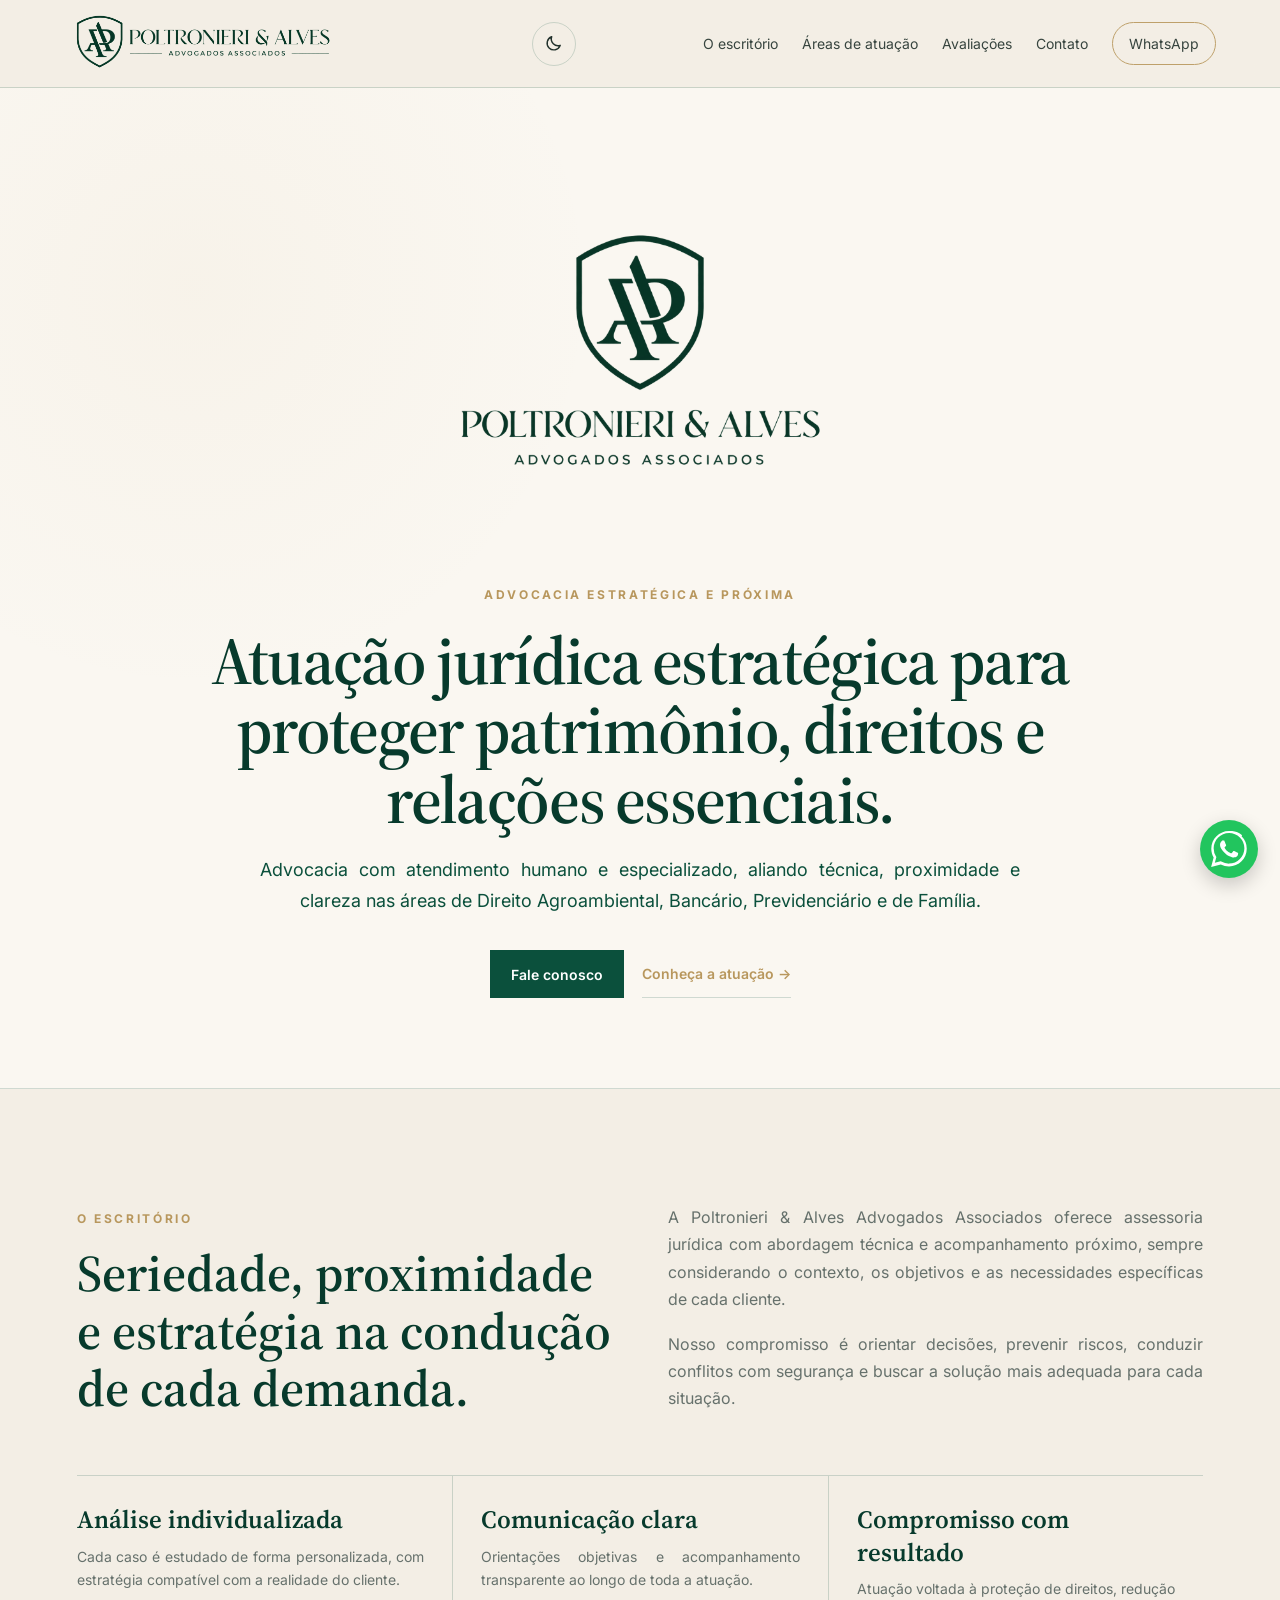
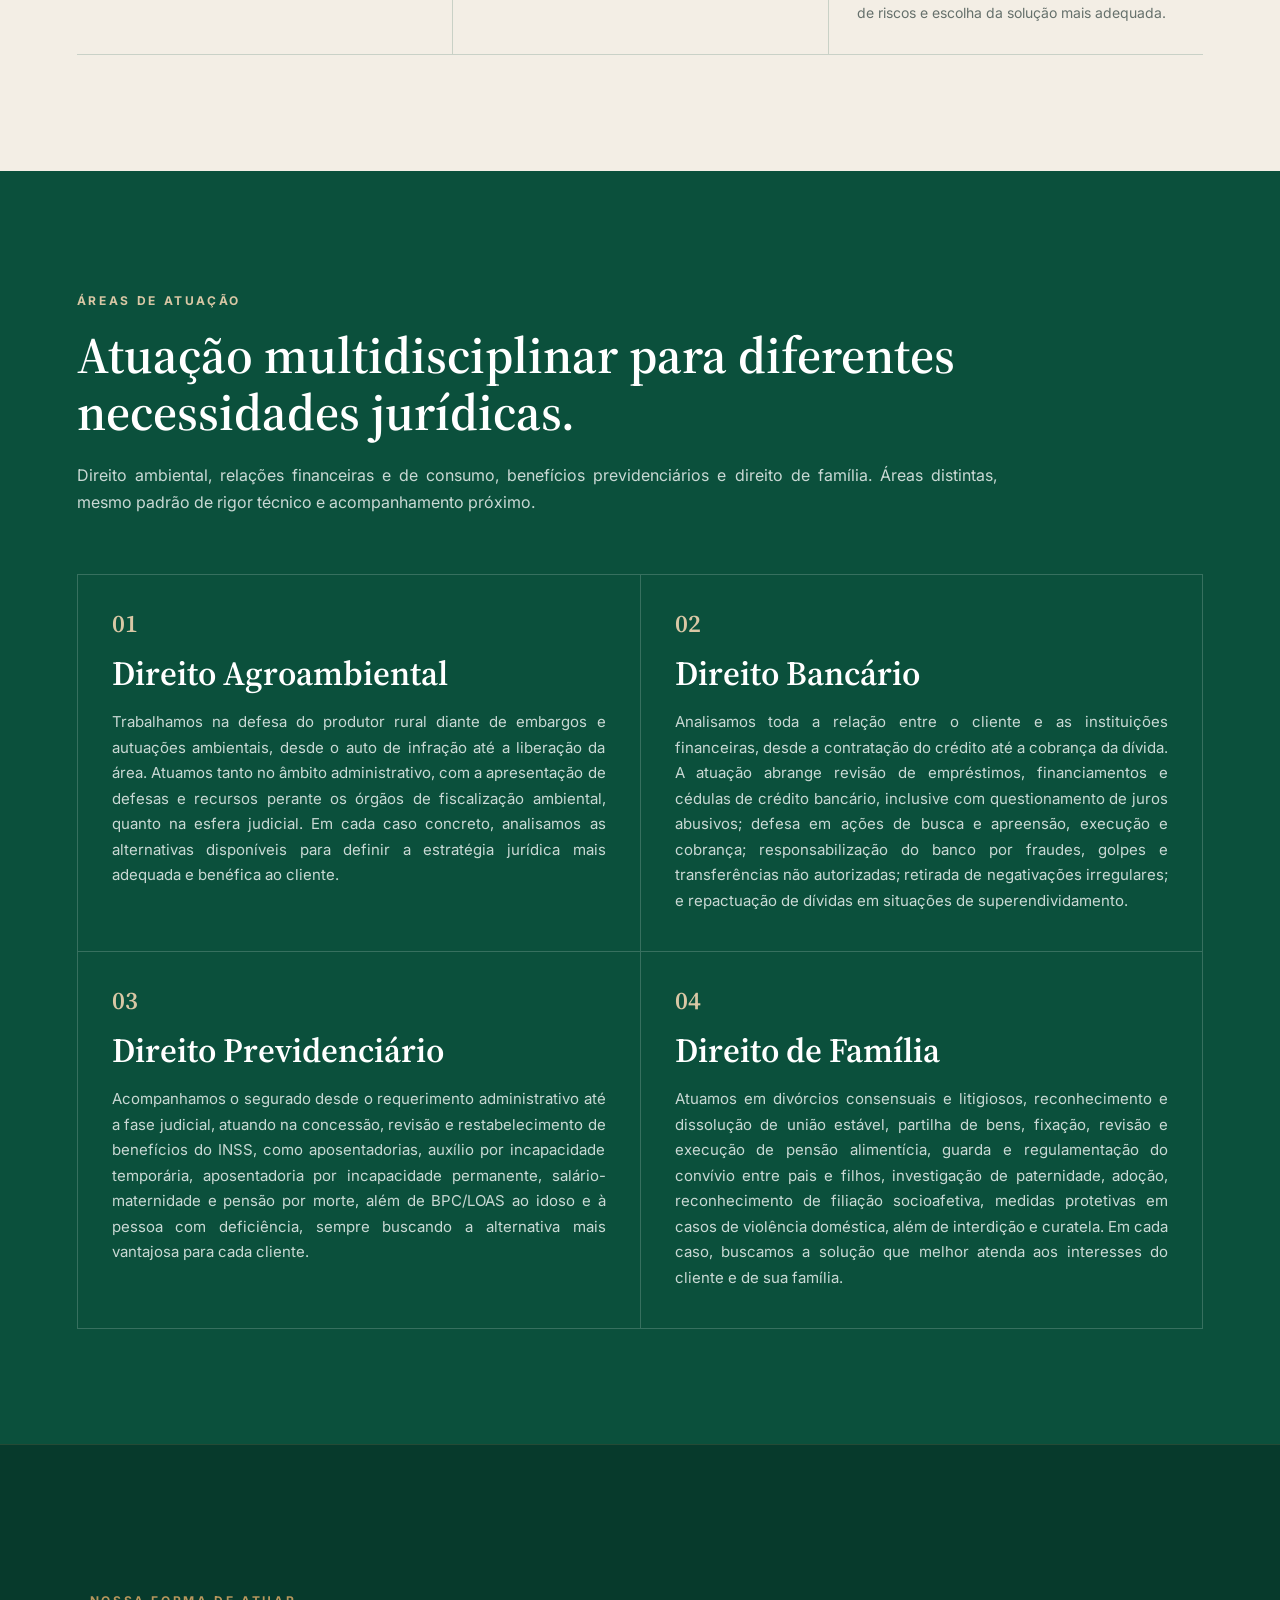
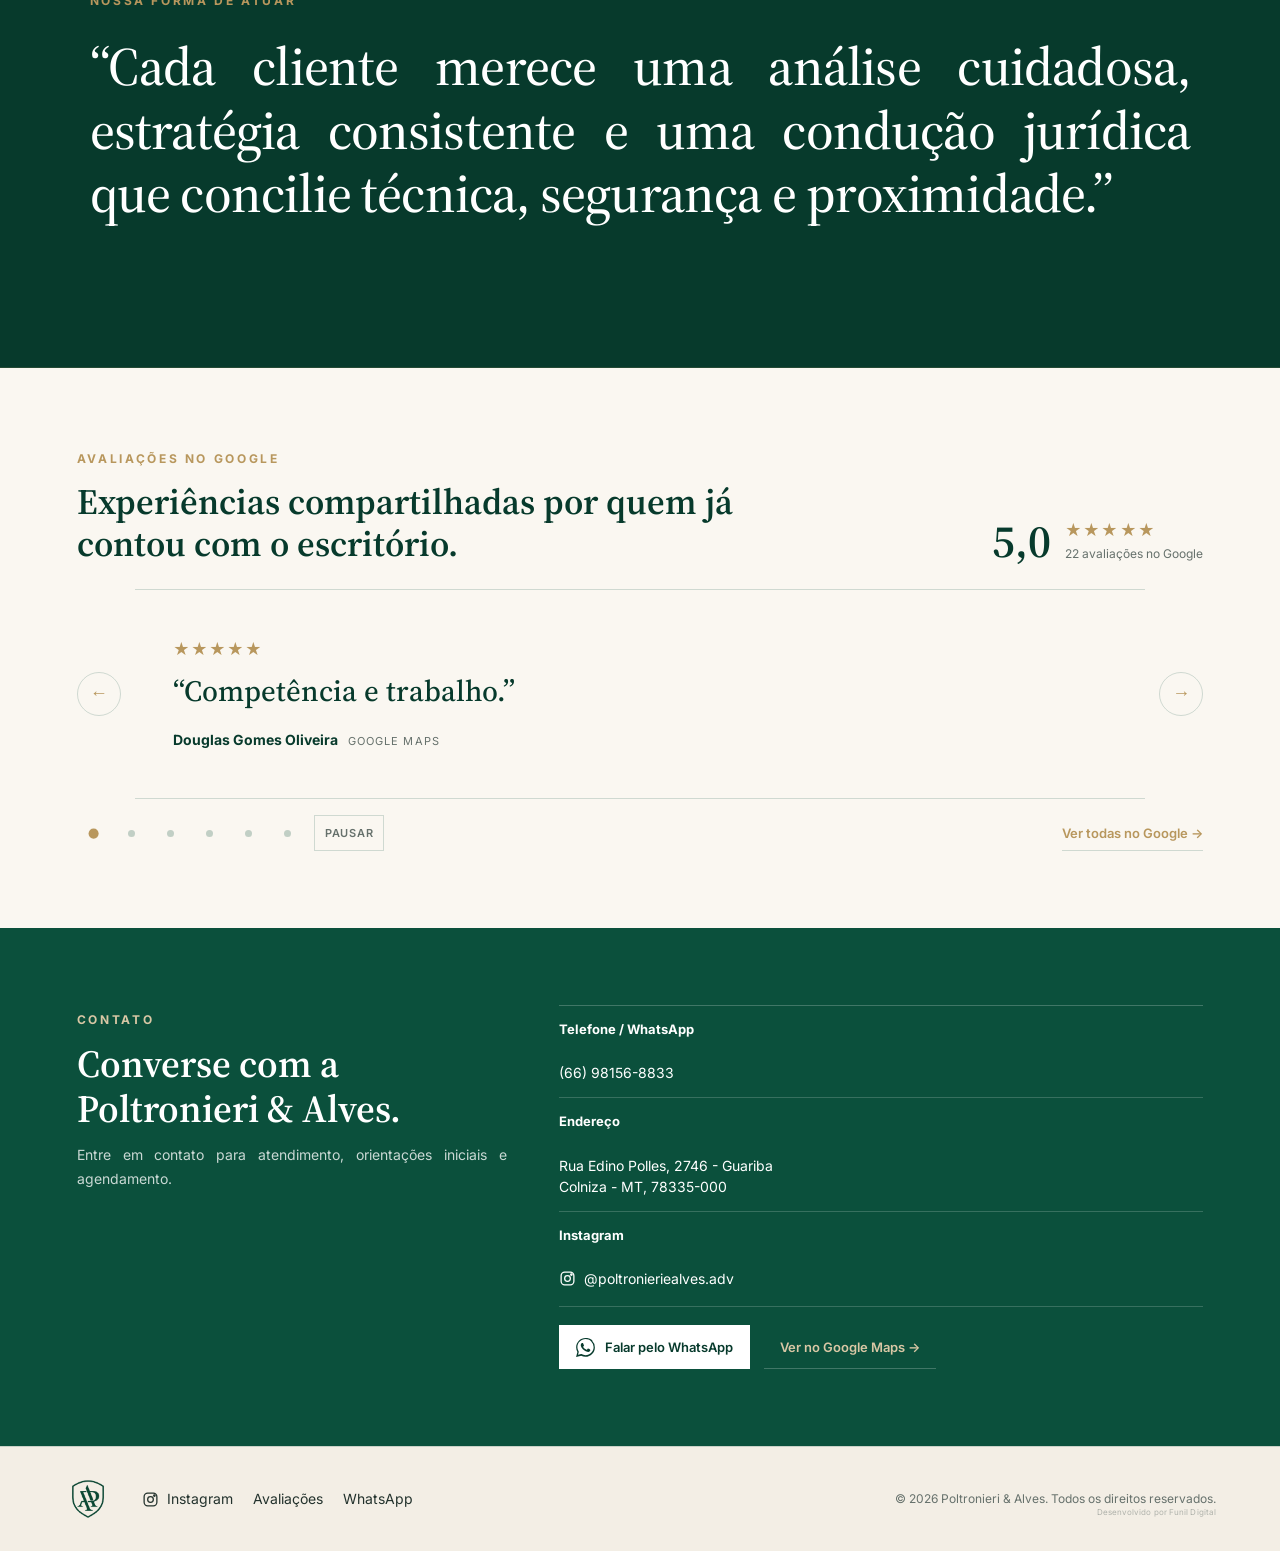
==== commit 8d0e61c5: "chore: add Google Analytics tag" ====
--- a/index.html
+++ b/index.html
@@ -1,6 +1,15 @@
 <!doctype html>
 <html lang="pt-BR">
 <head>
+  <!-- Google tag (gtag.js) -->
+  <script async src="https://www.googletagmanager.com/gtag/js?id=G-2JHQSLRMFX"></script>
+  <script>
+    window.dataLayer = window.dataLayer || [];
+    function gtag(){dataLayer.push(arguments);}
+    gtag('js', new Date());
+
+    gtag('config', 'G-2JHQSLRMFX');
+  </script>
   <meta charset="utf-8" />
   <meta name="viewport" content="width=device-width, initial-scale=1" />
   <title>Poltronieri & Alves Advogados | Colniza - MT</title>
--- a/tweaks.css
+++ b/tweaks.css
@@ -1 +1,8 @@
-.brand-logo{transform:scale(1.36)!important;max-width:360px!important}.brand{width:340px}.whatsapp-float{position:fixed;right:22px;bottom:22px;z-index:60;width:58px;height:58px;border-radius:50%;display:grid;place-items:center;background:#22c55e;color:#fff;border:0;box-shadow:0 7px 20px rgba(0,0,0,.2);transition:transform .2s ease,box-shadow .2s ease}.whatsapp-float:hover{transform:translateY(-2px) scale(1.035);box-shadow:0 10px 26px rgba(0,0,0,.26)}.whatsapp-float .whatsapp-mark{width:36px;height:36px;display:block;fill:currentColor!important;stroke:none!important;transform:none!important;shape-rendering:geometricPrecision}.whatsapp-float .whatsapp-mark path{fill:currentColor!important;stroke:none!important;shape-rendering:geometricPrecision}.icon-button{display:inline-flex!important;align-items:center!important;justify-content:center!important;gap:10px!important}.whatsapp-inline-icon{width:19px!important;height:19px!important;display:block!important;flex:0 0 auto!important;fill:currentColor!important;stroke:none!important;transform:none!important;shape-rendering:geometricPrecision}.whatsapp-inline-icon path{fill:currentColor!important;stroke:none!important;shape-rendering:geometricPrecision}.hero::before{width:min(68vw,980px)!important;right:-3vw!important;top:26px!important;opacity:.42!important;background-position:center!important;background-size:contain!important}.hero-copy{position:relative;z-index:2}@media(max-width:1100px){.brand{width:300px}.brand-logo{transform:scale(1.26)!important;max-width:320px!important}}@media(max-width:760px){.brand{width:215px}.brand-logo{transform:scale(1.18)!important;max-width:235px!important}.hero p,.section-heading>p,.section-text p,.principles p,.review-slide blockquote,.contact-copy p,.statement blockquote{text-align:center!important;text-align-last:center!important;word-spacing:normal!important;letter-spacing:normal}.principles strong{display:block;text-align:center!important}.practice-item p{text-align:justify!important;text-align-last:auto!important;word-spacing:normal!important;letter-spacing:normal!important}.section-heading,.practice-content,.contact-copy,.contact-details,.review-slide,.statement-inner{text-align:center}.hero-actions,.contact-actions,.reviews-footer{justify-content:center}.review-slide footer{align-items:center}.whatsapp-float{right:16px;bottom:16px;width:54px;height:54px}.whatsapp-float .whatsapp-mark{width:34px;height:34px}.hero::before{width:520px!important;right:-240px!important;top:120px!important;opacity:.16!important}}+.brand-logo{transform:scale(1.36)!important;max-width:360px!important}.brand{width:340px}.whatsapp-float{position:fixed;right:22px;bottom:22px;z-index:60;width:58px;height:58px;border-radius:50%;display:grid;place-items:center;background:#22c55e;color:#fff;border:0;box-shadow:0 7px 20px rgba(0,0,0,.2);transition:transform .2s ease,box-shadow .2s ease}.whatsapp-float:hover{transform:translateY(-2px) scale(1.035);box-shadow:0 10px 26px rgba(0,0,0,.26)}.whatsapp-float .whatsapp-mark{width:36px;height:36px;display:block;fill:currentColor!important;stroke:none!important;transform:none!important;shape-rendering:geometricPrecision}.whatsapp-float .whatsapp-mark path{fill:currentColor!important;stroke:none!important;shape-rendering:geometricPrecision}.icon-button{display:inline-flex!important;align-items:center!important;justify-content:center!important;gap:10px!important}.whatsapp-inline-icon{width:19px!important;height:19px!important;display:block!important;flex:0 0 auto!important;fill:currentColor!important;stroke:none!important;transform:none!important;shape-rendering:geometricPrecision}.whatsapp-inline-icon path{fill:currentColor!important;stroke:none!important;shape-rendering:geometricPrecision}.hero::before{width:min(68vw,980px)!important;right:-3vw!important;top:26px!important;opacity:.42!important;background-position:center!important;background-size:contain!important}.hero-copy{position:relative;z-index:2}
+
+img{max-width:100%}section[id]{scroll-margin-top:104px}.skip-link{position:fixed;left:18px;top:12px;z-index:1000;padding:10px 14px;background:var(--heading);color:var(--paper)!important;border-radius:4px;font-size:14px;font-weight:700;transform:translateY(-160%);transition:transform .18s ease}.skip-link:focus{transform:translateY(0)}a:focus-visible,button:focus-visible{outline:3px solid var(--gold);outline-offset:3px}.theme-toggle,.menu-toggle,.carousel-button{min-width:44px;min-height:44px}.menu-toggle{cursor:pointer}.contact-actions .button{min-height:44px}.carousel-controls{display:flex;align-items:center;gap:10px;flex-wrap:wrap}.carousel-dots{align-items:center}.carousel-dot{position:relative;width:32px!important;height:32px!important;display:grid;place-items:center;background:transparent!important}.carousel-dot::before{content:"";width:7px;height:7px;border-radius:50%;background:var(--dot);transition:transform .2s ease,background .2s ease}.carousel-dot.active::before{background:var(--gold);transform:scale(1.2)}.carousel-toggle{min-height:36px;padding:0 10px;border:1px solid var(--line);background:transparent;color:var(--muted);font:600 11px/1 Inter,Arial,sans-serif;text-transform:uppercase;letter-spacing:.07em;cursor:pointer}.carousel-toggle:hover{color:var(--heading);border-color:var(--gold)}
+
+@media(max-width:1100px){.brand{width:300px}.brand-logo{transform:scale(1.26)!important;max-width:320px!important}}
+@media(max-width:760px){.brand{width:215px}.brand-logo{transform:scale(1.18)!important;max-width:235px!important}.hero p,.section-heading>p,.section-text p,.principles p,.review-slide blockquote,.contact-copy p,.statement blockquote{text-align:center!important;text-align-last:center!important;word-spacing:normal!important;letter-spacing:normal}.principles strong{display:block;text-align:center!important}.practice-item p{text-align:justify!important;text-align-last:auto!important;word-spacing:normal!important;letter-spacing:normal!important}.section-heading,.practice-content,.contact-copy,.contact-details,.review-slide,.statement-inner{text-align:center}.hero-actions,.contact-actions,.reviews-footer{justify-content:center}.review-slide footer{align-items:center}.whatsapp-float{right:16px;bottom:16px;width:54px;height:54px}.whatsapp-float .whatsapp-mark{width:34px;height:34px}.hero::before{width:520px!important;right:-240px!important;top:120px!important;opacity:.16!important}.hero h1{font-size:clamp(34px,10vw,40px)!important}.nav a{min-height:44px;display:flex;align-items:center}.nav-cta{justify-content:center}.footer-links a{padding:5px 0}.reviews-footer{align-items:center!important}.carousel-controls{justify-content:center}.skip-link{left:12px}}
+
+@media(prefers-reduced-motion:reduce){html{scroll-behavior:auto!important}*,*::before,*::after{animation-duration:.01ms!important;animation-iteration-count:1!important;transition-duration:.01ms!important;scroll-behavior:auto!important}.reveal{opacity:1!important;transform:none!important}}
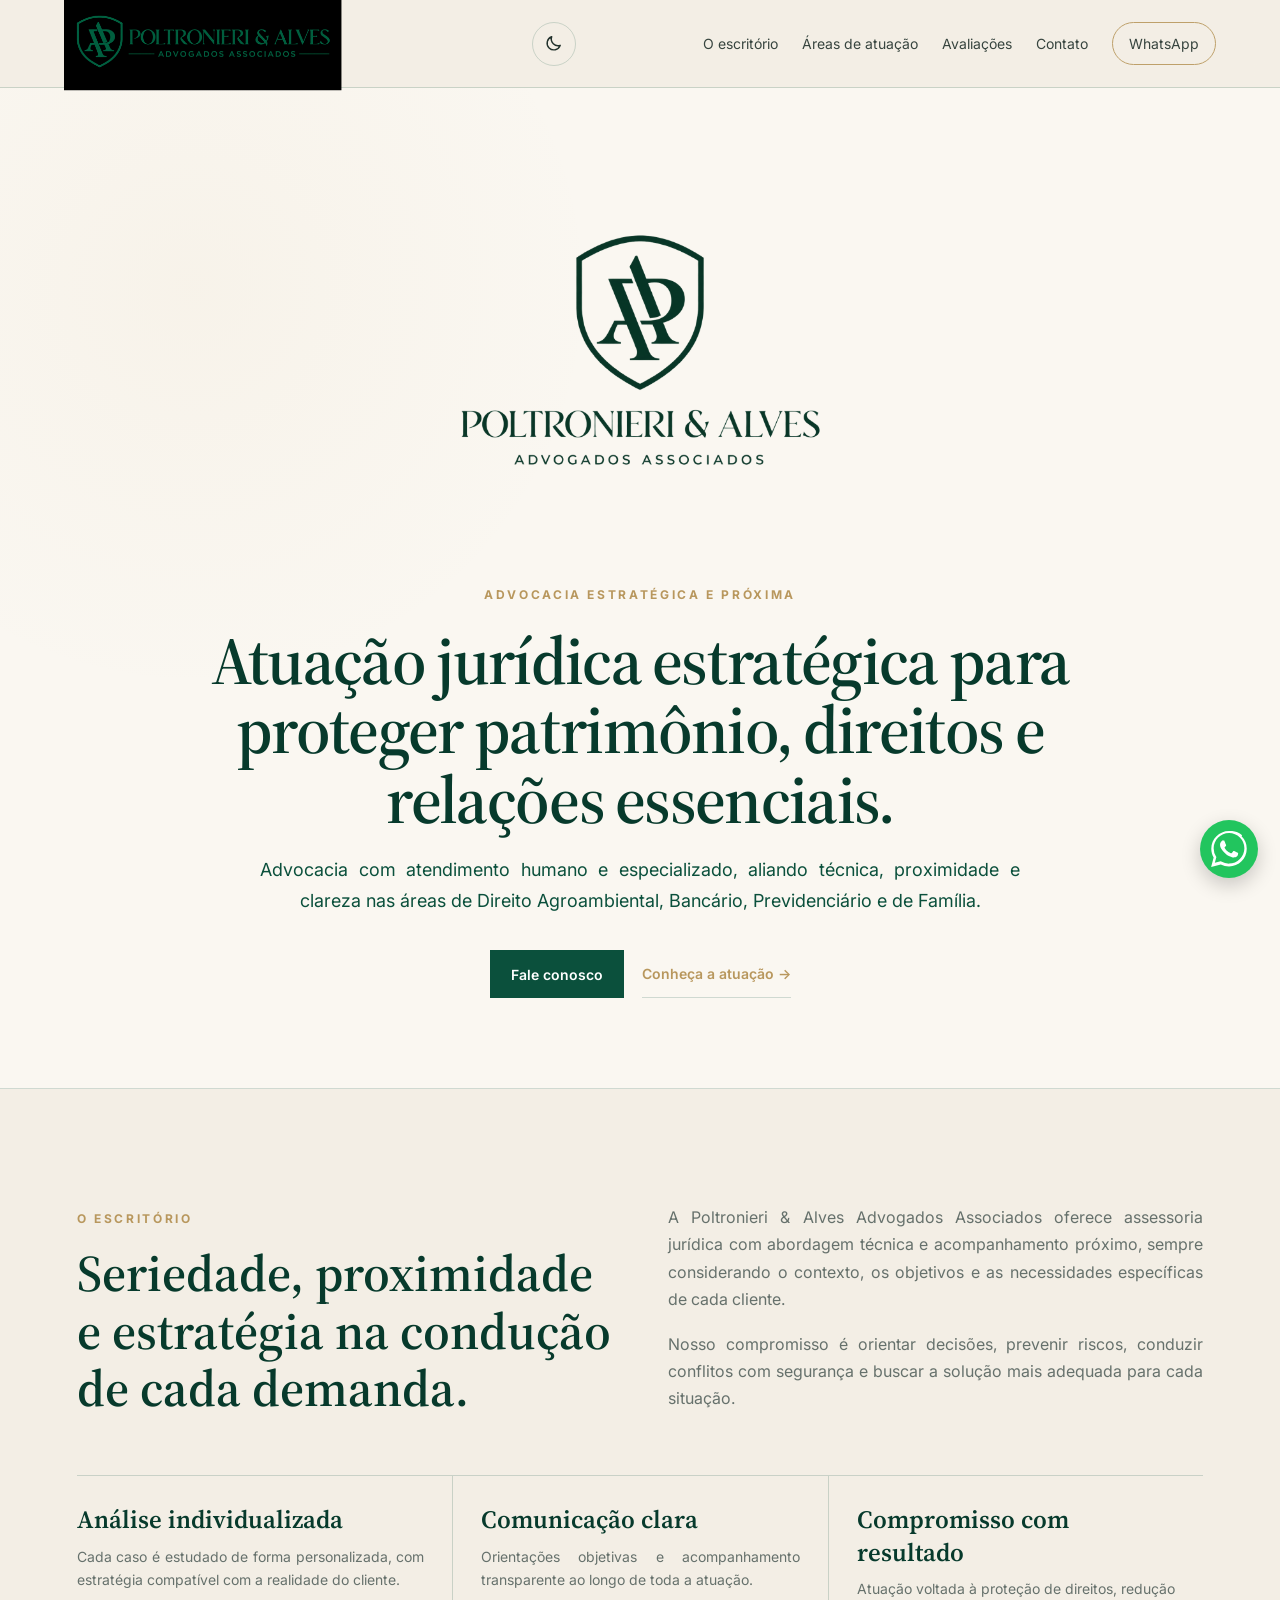
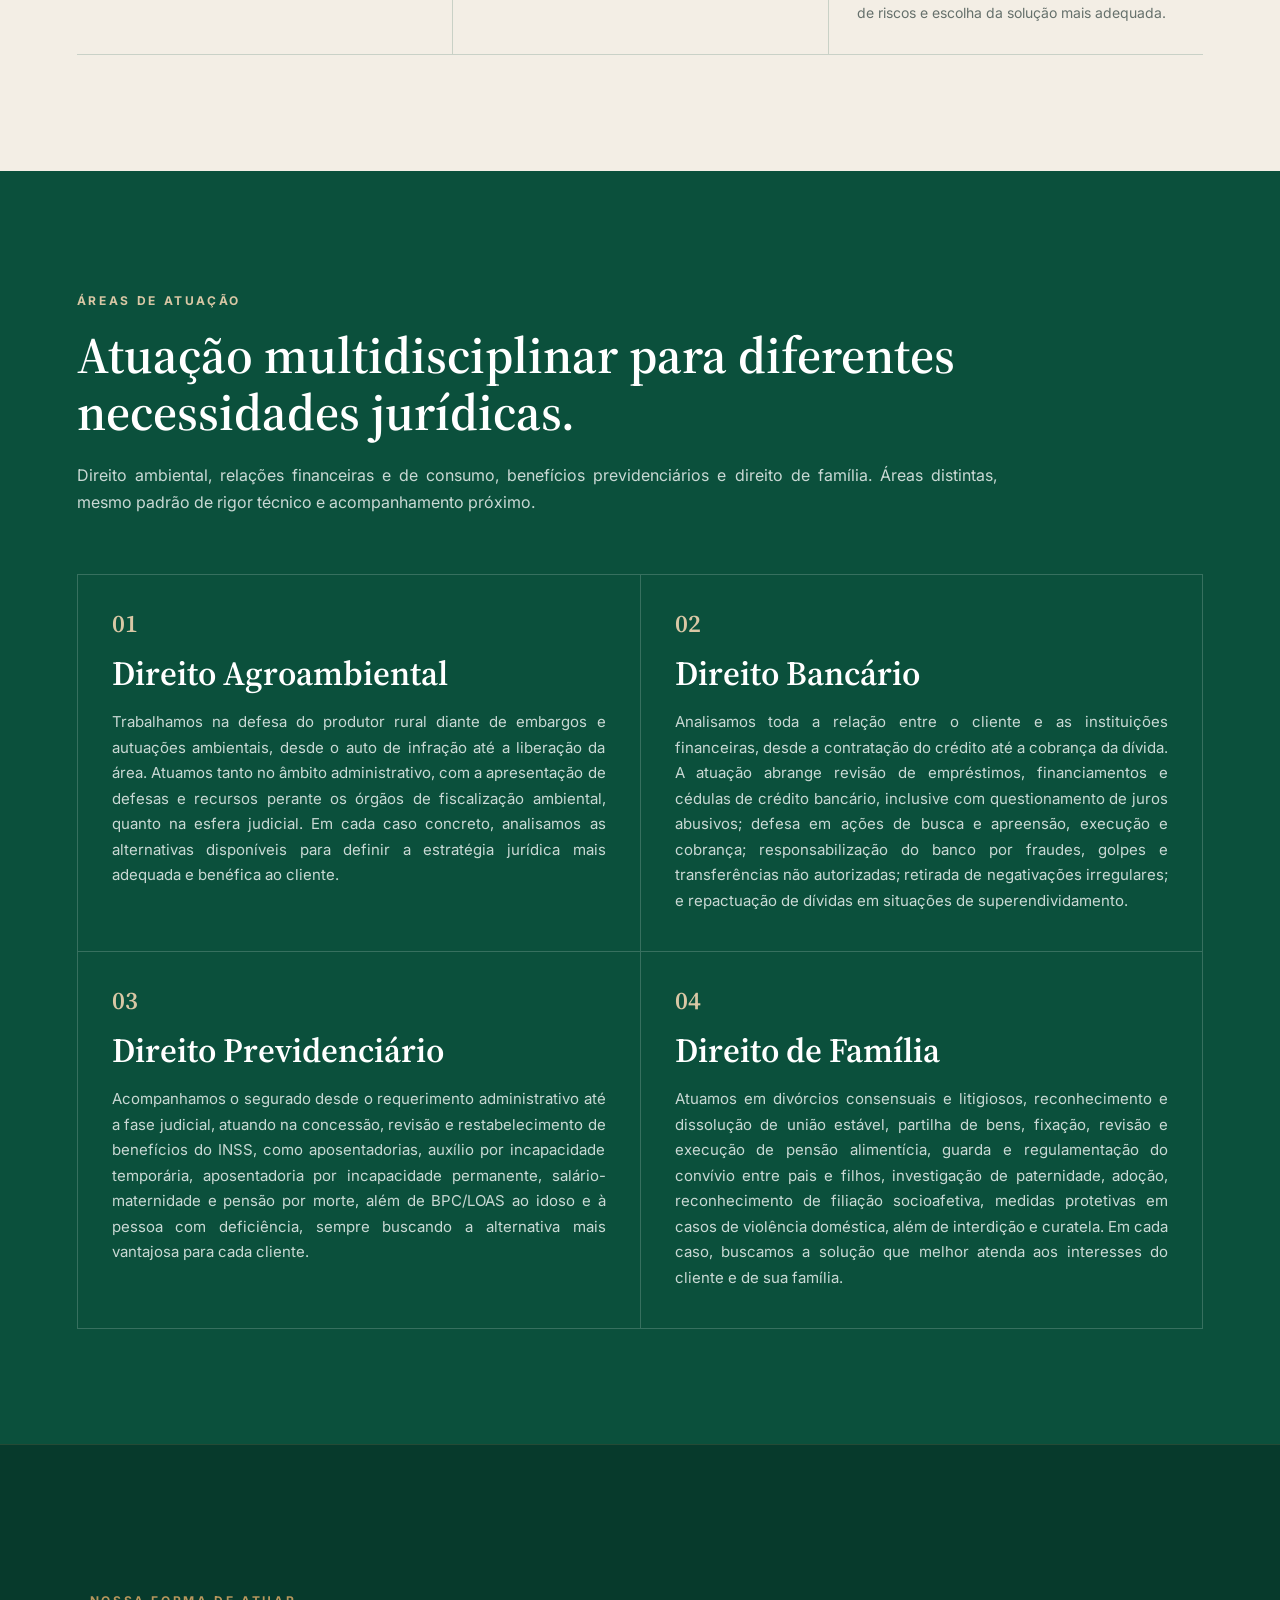
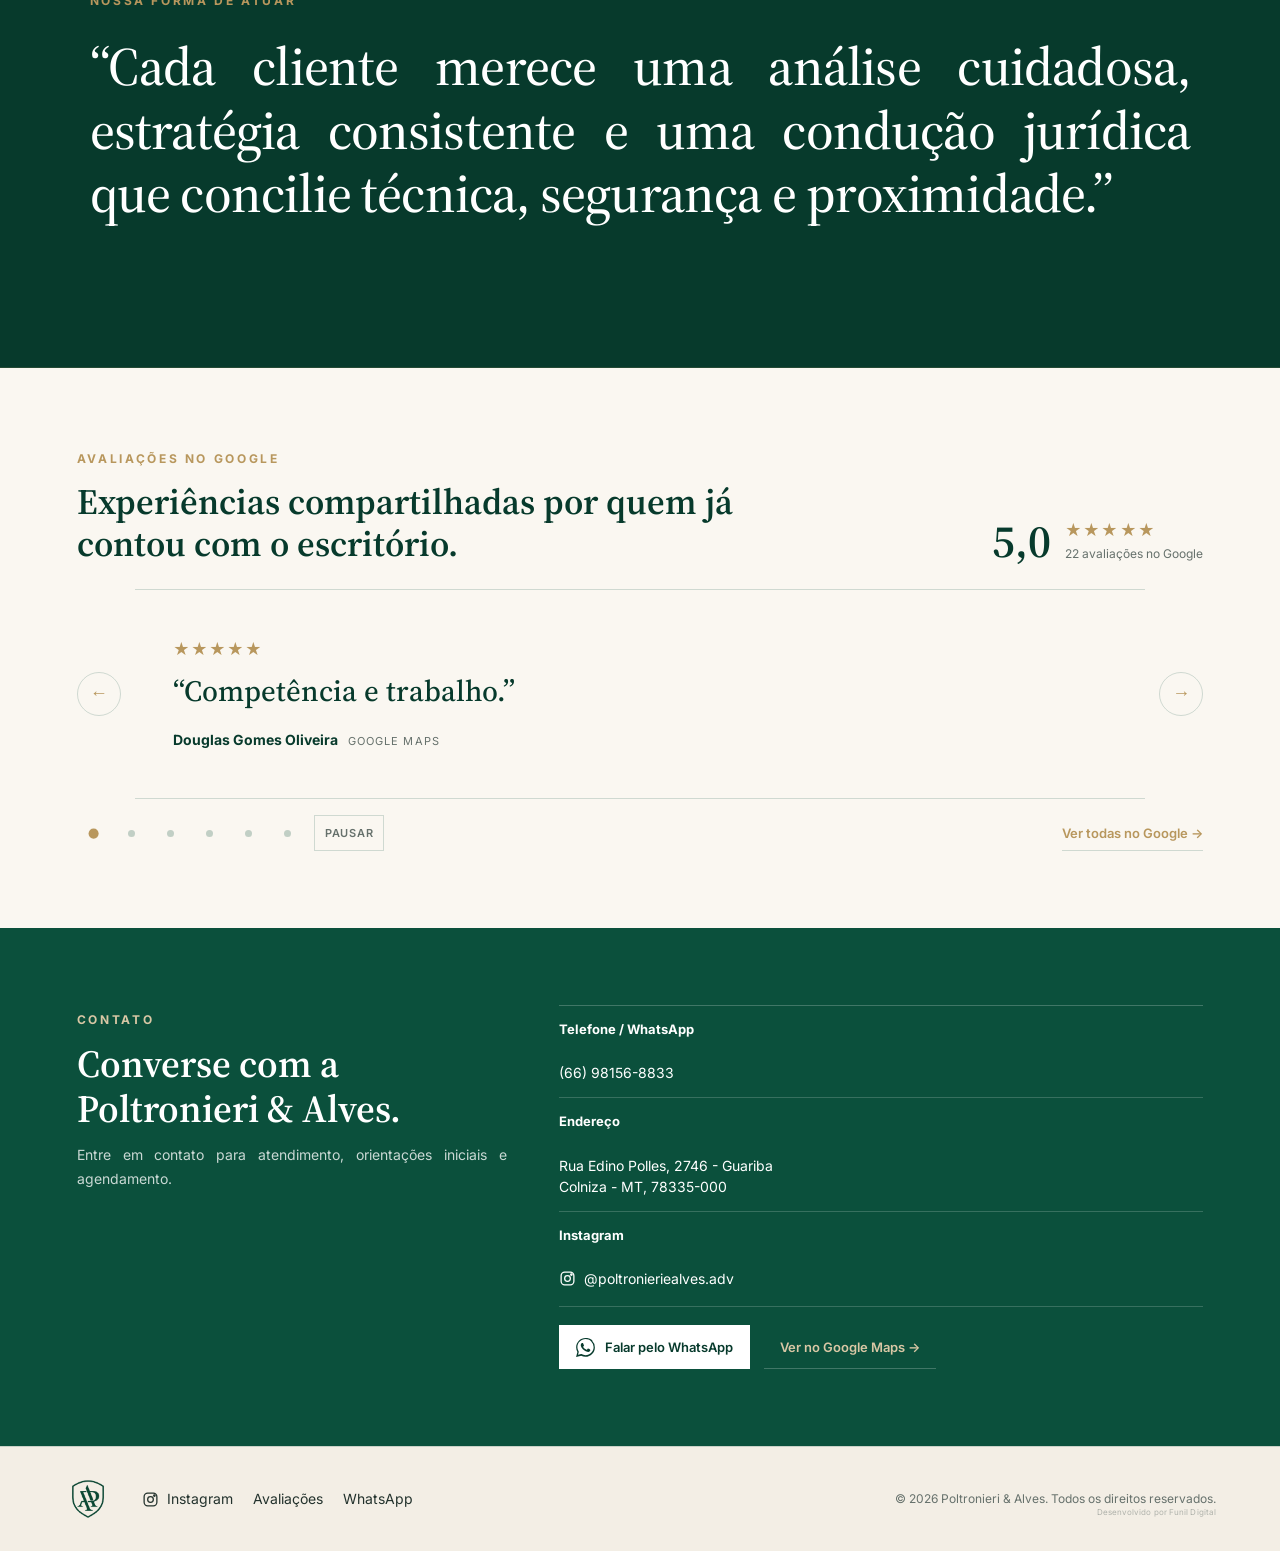
==== commit 3eb36b93: "style: use v2 horizontal logos in header" ====
--- a/index.html
+++ b/index.html
@@ -87,8 +87,8 @@
 
   <header class="site-header">
     <a class="brand" href="#inicio" aria-label="Poltronieri & Alves - início">
-      <img class="brand-logo theme-logo theme-logo-dark" src="assets/logo-horizontal-white.png" alt="Poltronieri & Alves Advogados Associados" decoding="async" />
-      <img class="brand-logo theme-logo theme-logo-light" src="assets/logo-horizontal-green.png" alt="Poltronieri & Alves Advogados Associados" decoding="async" />
+      <img class="brand-logo theme-logo theme-logo-dark" src="assets/logo-horizontal-white-v2.png" alt="Poltronieri & Alves Advogados Associados" decoding="async" />
+      <img class="brand-logo theme-logo theme-logo-light" src="assets/logo-horizontal-green-v2.png" alt="Poltronieri & Alves Advogados Associados" decoding="async" />
     </a>
     <div class="header-actions">
       <button class="theme-toggle" type="button" aria-label="Alternar para tema escuro" title="Alternar tema">
